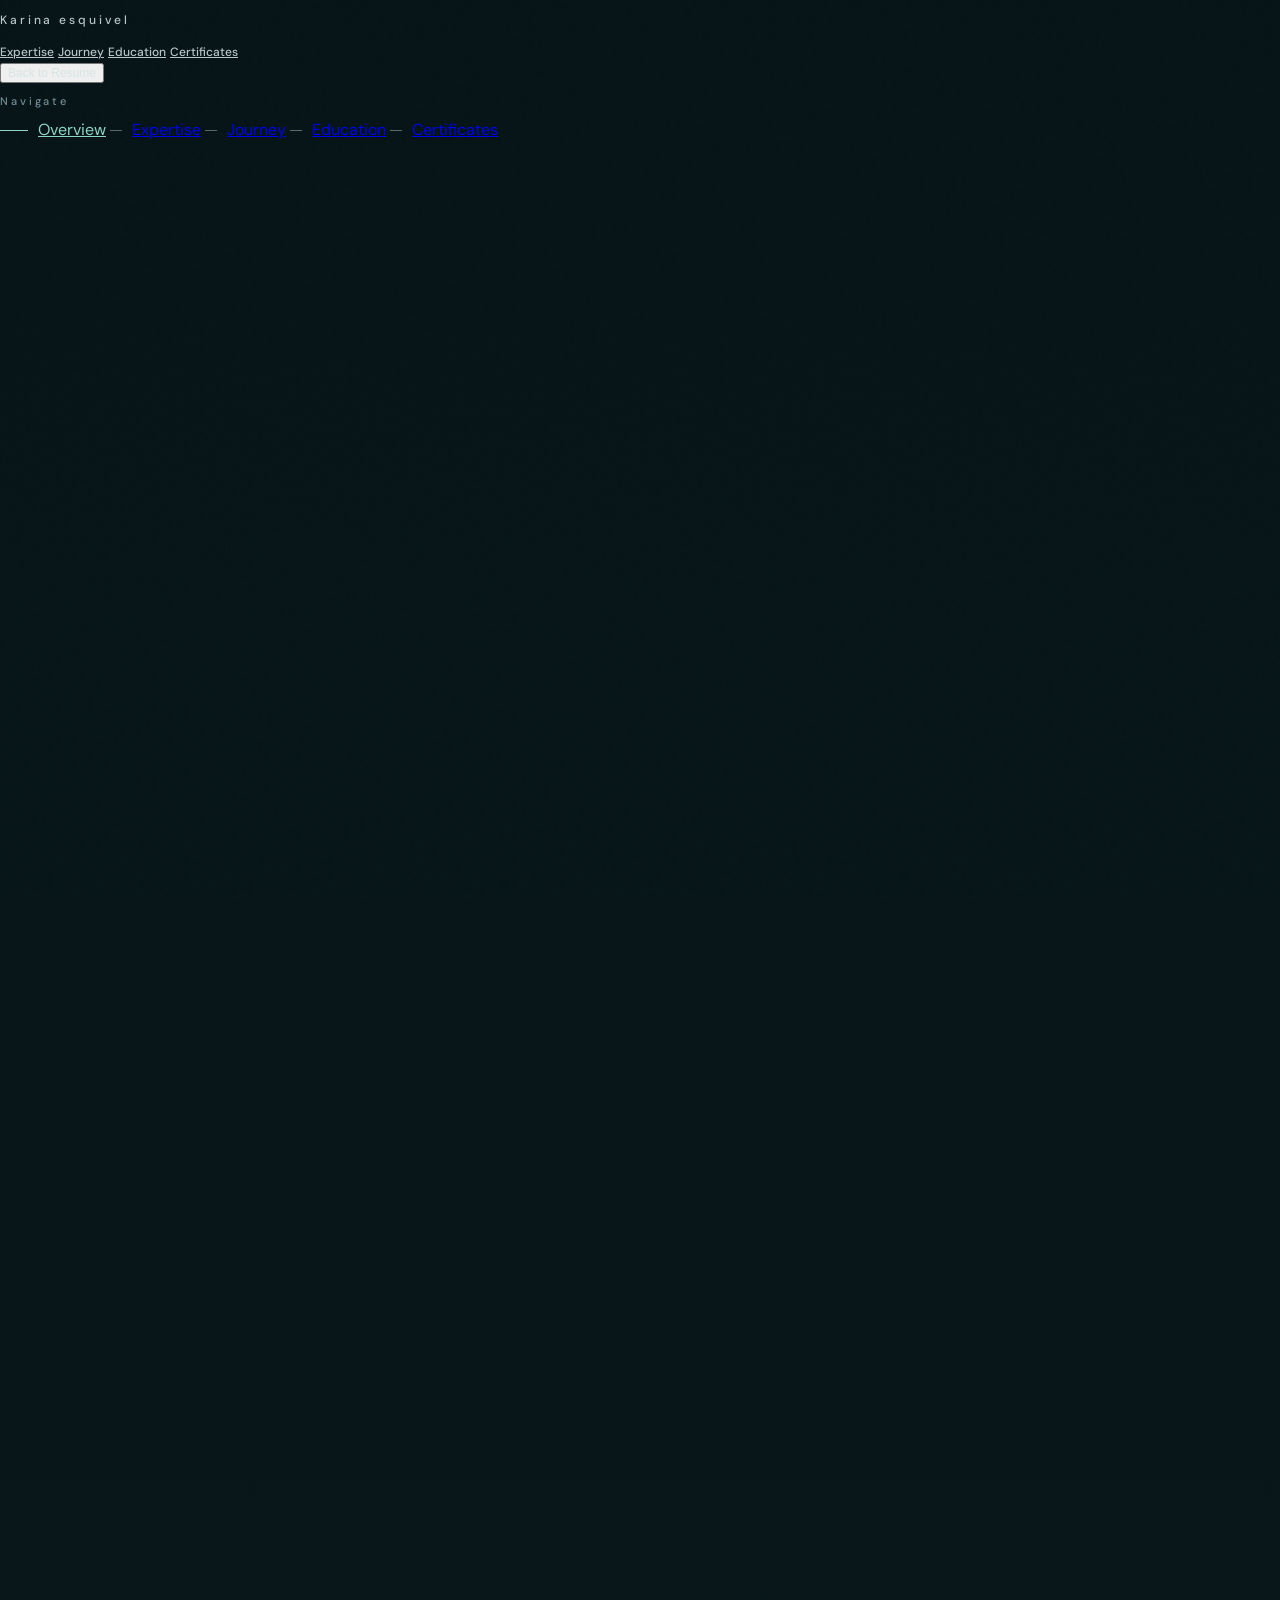
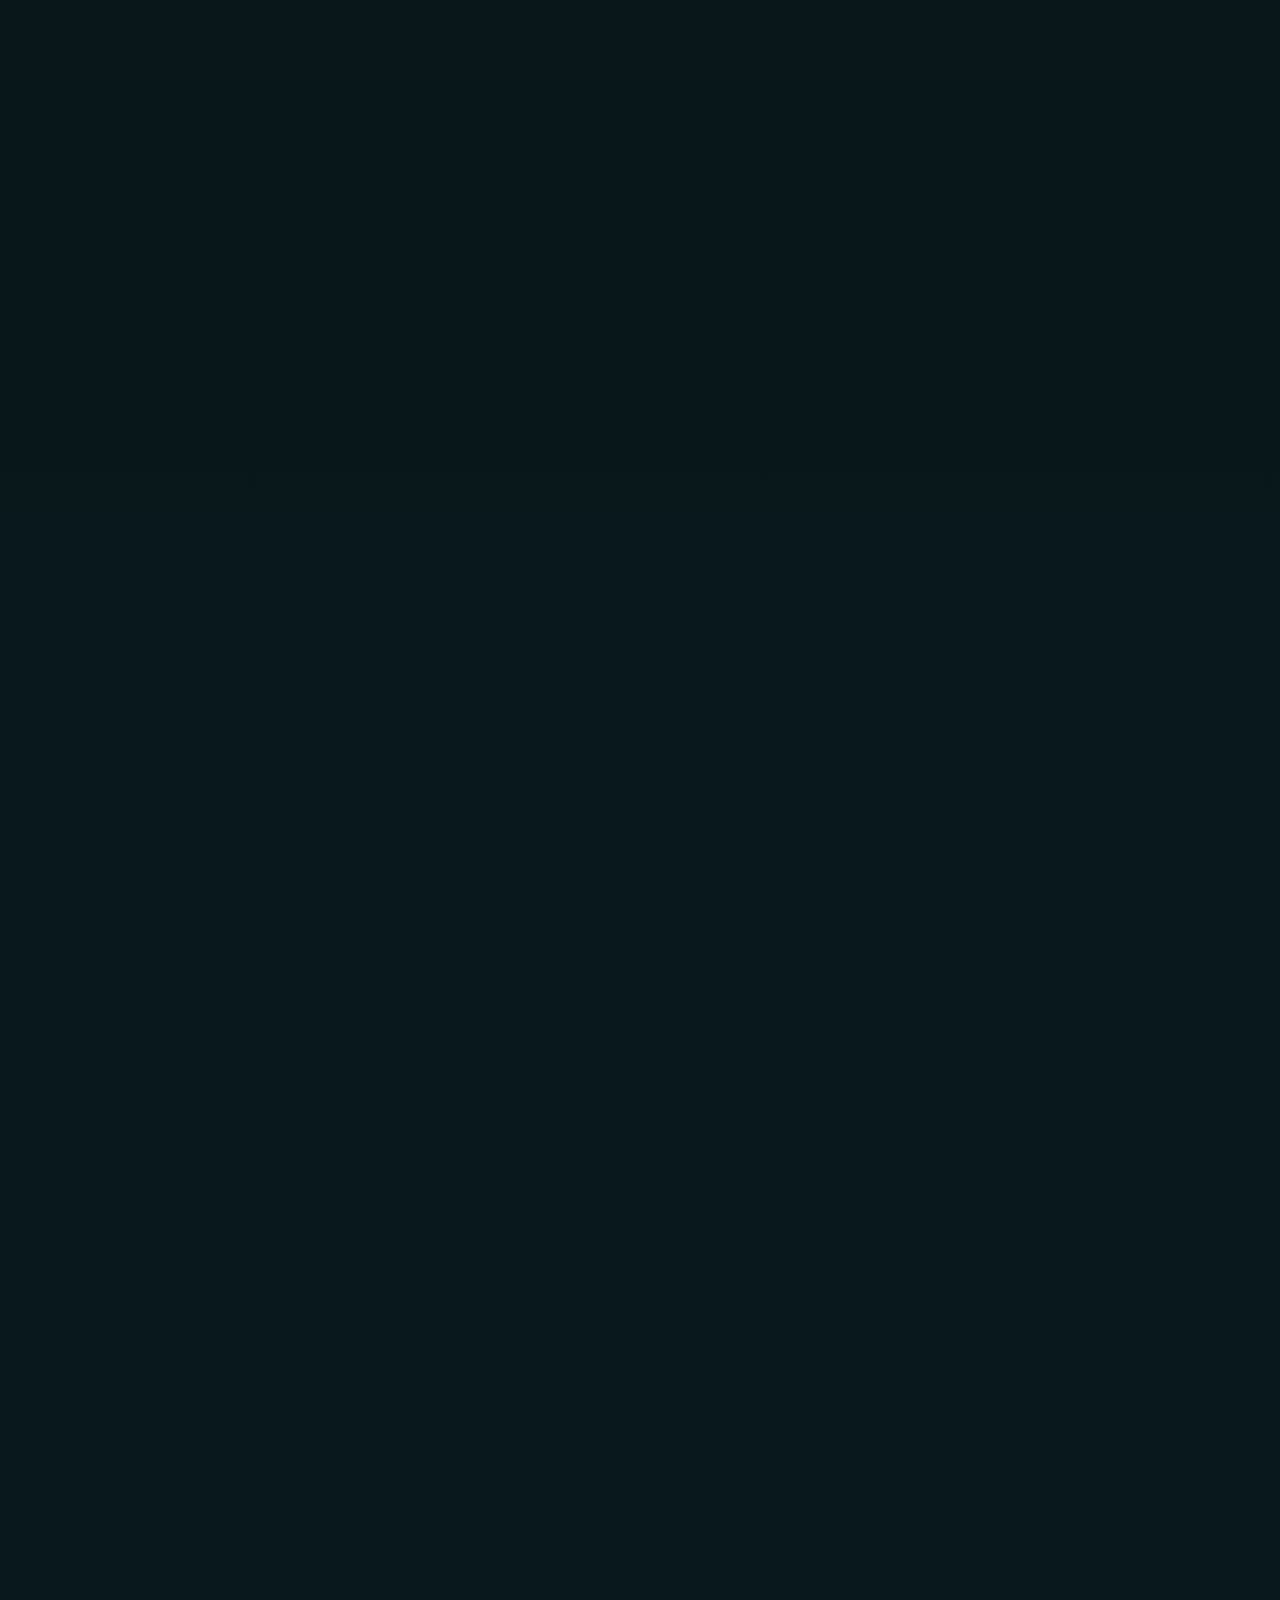
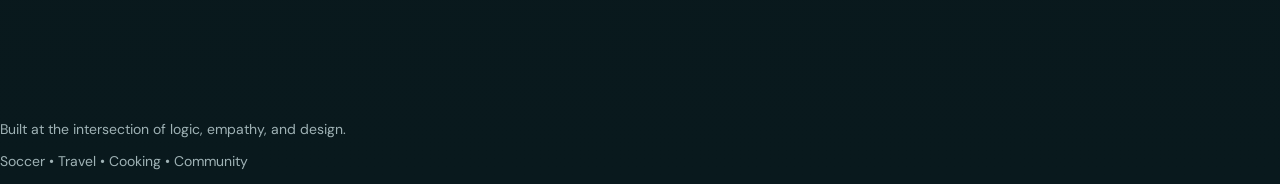
==== index.html @ 6d066854 "Initial commit" ====
<!doctype html>
<html lang="en">
  <head>
    <meta charset="UTF-8" />
    <meta name="viewport" content="width=device-width, initial-scale=1.0" />

    <title>Karina Gessel-Esquivel | Portfolio</title>

    <!-- Tailwind -->
    <script src="https://cdn.tailwindcss.com/3.4.17"></script>

    <!-- Lucide Icons -->
    <script src="https://cdn.jsdelivr.net/npm/lucide@0.263.0/dist/umd/lucide.min.js"></script>

    <!-- Fonts -->
    <link rel="preconnect" href="https://fonts.googleapis.com" />
    <link rel="preconnect" href="https://fonts.gstatic.com" crossorigin />

    <link
      href="https://fonts.googleapis.com/css2?family=DM+Sans:wght@400;500;700&family=Fraunces:opsz,wght@9.144,600;9.144,700&display=swap"
      rel="stylesheet"
    />

    <!-- Custom CSS -->
    <link rel="stylesheet" href="css/style.css" />
  </head>
  <body
    data-template-id="__page-root"
    class="w-full min-h-screen grain"
    style="background: linear-gradient(rgb(7, 20, 23), rgb(9, 25, 29));"
  >
    <div class="w-full">
      <!----------------HEADER------------------->
      <header
        class="sticky top-0 z-50 w-full border-b border-white/10 bg-gradient-to-b from-[#0c1f23] to-[#09191d] backdrop-blur-md"
      >
        <div
          class="max-w-[1400px] mx-auto px-6 lg:px-10 py-5 flex items-center justify-between gap-6"
        >
          <div class="flex items-center gap-3">
            <div class="w-2.5 h-2.5 rounded-full bg-[#8dd4c5]"></div>
            <p
              data-template-id="brand-name"
              class="canva-text uppercase tracking-[0.28em] text-xs text-[#b7c5c7]"
              style="color: rgb(183, 197, 199); font-weight: 500; font-style: normal; font-size: 12px; letter-spacing: 0.18rem;"
            >
              Karina esquivel
            </p>
          </div>
          <nav
            id="resume-nav"
            class="hidden md:flex gap-7 text-xs uppercase tracking-[0.18em] text-[#b7c5c7]"
          >
            <a
              href="#expertise"
              data-template-id="top-nav-expertise"
              class="canva-link nav-link-top hover:text-white transition"
              style="color: rgb(183, 197, 199); font-weight: 500; font-style: normal; font-size: 12px;"
              >Expertise</a
            >
            <a
              href="#journey"
              data-template-id="top-nav-journey"
              class="canva-link nav-link-top hover:text-white transition"
              style="color: rgb(183, 197, 199); font-weight: 500; font-style: normal; font-size: 12px;"
              >Journey</a
            >
            <a
              href="#education"
              data-template-id="top-nav-education"
              class="canva-link nav-link-top hover:text-white transition"
              style="color: rgb(183, 197, 199); font-weight: 500; font-style: normal; font-size: 12px;"
              >Education</a
            >
            <a
              href="#certificates"
              data-template-id="top-nav-certificates"
              class="canva-link nav-link-top hover:text-white transition"
              style="color: rgb(183, 197, 199); font-weight: 500; font-style: normal; font-size: 12px;"
              >Certificates</a
            >
          </nav>
          <button
            id="header-back-button"
            data-template-id="work-back-button"
            class="canva-button hidden items-center gap-2 text-xs uppercase tracking-[0.18em] text-[#d7e4e4] border border-white/15 rounded-full px-4 py-2 hover:border-[#8dd4c5]/60 transition"
            type="button"
            style="color: rgb(215, 228, 228); font-weight: 400; font-style: normal; font-size: 12px;"
          >
            Back to Resume
          </button>
        </div>
      </header>
      <main class="w-full">
        <!---------------RESUME-------------------->
        <div id="resume-view">
          <!---------NAVIGATION SECTION------------------>
          <section
            id="overview"
            class="max-w-[1400px] mx-auto px-6 lg:px-10 pt-10 lg:pt-16 pb-16 lg:pb-24 grid lg:grid-cols-[220px_1fr] gap-10"
          >
            <aside class="desktop-rail">
              <div class="fixed top-32 w-[220px] pt-2">
                <p
                  data-template-id="rail-label"
                  class="canva-text text-[11px] uppercase tracking-[0.28em] text-[#6f8d92] mb-8"
                  style="color: rgb(111, 141, 146); font-weight: 500; font-style: normal; font-size: 11px; letter-spacing: 0.18rem;"
                >
                  Navigate
                </p>
                <nav class="space-y-5 text-sm text-[#9db1b4]">
                  <a
                    href="#overview"
                    class="nav-link active block transition"
                    data-section="overview"
                    >Overview</a
                  >
                  <a
                    href="#expertise"
                    class="nav-link block transition"
                    data-section="expertise"
                    >Expertise</a
                  >
                  <a
                    href="#journey"
                    class="nav-link block transition"
                    data-section="journey"
                    >Journey</a
                  >
                  <a
                    href="#education"
                    class="nav-link block transition"
                    data-section="education"
                    >Education</a
                  >
                  <a
                    href="#certificates"
                    class="nav-link block transition"
                    data-section="certificates"
                    >Certificates</a
                  >
                </nav>
              </div>
            </aside>
            <!--------------OVERVIEW MAIN SECTION----------------->
            <div>
              <section
                class="grid xl:grid-cols-[1.08fr_.92fr] gap-8 lg:gap-10 items-stretch"
              >
                <div class="reveal">
                  <p
                    data-template-id="hero-eyebrow"
                    class="canva-text uppercase tracking-[0.28em] text-xs text-[#8dd4c5] mb-5"
                    style="color: rgb(141, 212, 197); font-weight: 700; font-style: normal; font-size: 12px; letter-spacing: 0.18rem;"
                  >
                    Power bi • python • Sql • ARcgis
                  </p>
                  <h1
                    data-template-id="hero-title"
                    class="canva-text display text-[3.1rem] sm:text-[4.5rem] lg:text-[5.3rem] leading-[0.98] max-w-4xl"
                    style="color: rgb(243, 239, 230); font-weight: 700; font-style: normal; font-size: 32px;"
                  >
                    Turning complex data into clear direction.
                  </h1>
                  <p
                    data-template-id="hero-subtitle"
                    class="canva-text mt-6 text-lg md:text-xl text-[#b7c5c7] max-w-2xl leading-8"
                    style="color: rgb(183, 197, 199); font-weight: 400; font-style: normal; font-size: 20px; line-height: 1.6;"
                  >
                    I design dashboards, automate workflows, and build analytics
                    solutions that help organizations make smarter decisions.
                  </p>
                  <div class="mt-8 flex flex-wrap gap-3">
                    <button
                      id="view-work-button"
                      data-template-id="hero-pill-1"
                      class="canva-button px-4 py-2 rounded-full border border-white/15 text-sm text-[#d7e4e4] bg-white/[0.03] hover:border-[#8dd4c5]/60 transition"
                      type="button"
                    >
                      View My Work
                    </button>

                    <a
                      href="assets/resume/Karina_Gessel_Esquivel_Resume.pdf"
                      download
                      data-template-id="hero-pill-2"
                      class="canva-link px-4 py-2 rounded-full border border-white/15 text-sm text-[#d7e4e4] bg-white/[0.03] inline-block hover:border-[#8dd4c5]/60 transition"
                    >
                      Download Resume
                    </a>

                    <a
                      href="https://www.linkedin.com/in/karina-gessel-esquivel/"
                      target="_blank"
                      rel="noopener noreferrer"
                      data-template-id="hero-pill-3"
                      class="canva-link px-4 py-2 rounded-full border border-white/15 text-sm text-[#d7e4e4] bg-white/[0.03] inline-block hover:border-[#8dd4c5]/60 transition"
                    >
                      LinkedIn Profile + Connect
                    </a>
                  </div>
                </div>
                <!-------------------KPI SECTION-------------------->
                <div
                  class="reveal relative min-h-[420px] overflow-hidden rounded-[28px] border border-white/10 image-mask"
                >
                  <img
                    data-template-id="hero-image"
                    loading="lazy"
                    class="canva-image absolute inset-0 w-full h-full object-cover"
                    src="https://images.pexels.com/photos/10325707/pexels-photo-10325707.png"
                    alt="Vibrant orange lines and dots form an abstract network on a dark background, evoking technology and connectivity."
                  />
                  <div class="absolute left-6 right-6 bottom-6 z-10">
                    <div class="grid grid-cols-2 gap-3">
                      <div
                        data-template-id="metric-card-1"
                        class="canva-card bg-[#0a1a1d]/80 backdrop-blur-sm rounded-2xl p-4 border border-white/10"
                        style="background: rgba(10, 26, 29, 0.8);"
                      >
                        <p
                          data-template-id="metric-value-1"
                          class="canva-text display text-3xl text-[#8dd4c5]"
                          style="color: rgb(141, 212, 197); font-weight: 700; font-style: normal; font-size: 32px;"
                        >
                          $14B
                        </p>
                        <p
                          data-template-id="metric-label-1"
                          class="canva-text mt-1 text-[11px] uppercase tracking-[0.16em] text-[#b7c5c7]"
                          style="color: rgb(183, 197, 199); font-weight: 500; font-style: normal; font-size: 11px;"
                        >
                          Transportation Portfolio Supported
                        </p>
                      </div>
                      <div
                        data-template-id="metric-card-2"
                        class="canva-card bg-[#0a1a1d]/80 backdrop-blur-sm rounded-2xl p-4 border border-white/10"
                        style="background: rgba(10, 26, 29, 0.8);"
                      >
                        <p
                          data-template-id="metric-value-2"
                          class="canva-text display text-3xl text-[#d8a761]"
                          style="color: rgb(216, 167, 97); font-weight: 700; font-style: normal; font-size: 32px;"
                        >
                          Founder
                        </p>
                        <p
                          data-template-id="metric-label-2"
                          class="canva-text mt-1 text-[11px] uppercase tracking-[0.16em] text-[#b7c5c7]"
                          style="color: rgb(183, 197, 199); font-weight: 500; font-style: normal; font-size: 11px;"
                        >
                          Transportation Planning Analystics Group
                        </p>
                      </div>
                      <div
                        data-template-id="metric-card-3"
                        class="canva-card bg-[#0a1a1d]/80 backdrop-blur-sm rounded-2xl p-4 border border-white/10"
                        style="background: rgba(10, 26, 29, 0.8);"
                      >
                        <p
                          data-template-id="metric-value-3"
                          class="canva-text display text-3xl text-[#8dd4c5]"
                          style="color: rgb(141, 212, 197); font-weight: 700; font-style: normal; font-size: 32px;"
                        >
                          1x
                        </p>
                        <p
                          data-template-id="metric-label-3"
                          class="canva-text mt-1 text-[11px] uppercase tracking-[0.16em] text-[#b7c5c7]"
                          style="color: rgb(183, 197, 199); font-weight: 500; font-style: normal; font-size: 11px;"
                        >
                          director's service award
                        </p>
                      </div>
                      <div
                        data-template-id="metric-card-4"
                        class="canva-card bg-[#0a1a1d]/80 backdrop-blur-sm rounded-2xl p-4 border border-white/10"
                        style="background: rgba(10, 26, 29, 0.8);"
                      >
                        <p
                          data-template-id="metric-value-4"
                          class="canva-text display text-3xl text-[#d8a761]"
                          style="color: rgb(216, 167, 97); font-weight: 700; font-style: normal; font-size: 32px;"
                        >
                          2x
                        </p>
                        <p
                          data-template-id="metric-label-4"
                          class="canva-text mt-1 text-[11px] uppercase tracking-[0.16em] text-[#b7c5c7]"
                          style="color: rgb(183, 197, 199); font-weight: 500; font-style: normal; font-size: 11px;"
                        >
                          innovations challenge finalist
                        </p>
                      </div>
                    </div>
                  </div>
                </div>
              </section>
              <!---------------EXPERTISE SECTION------------------>
              <section id="expertise" class="pt-24 reveal">
                <div
                  class="flex flex-col lg:flex-row lg:items-end lg:justify-between gap-5 mb-8"
                >
                  <div>
                    <p
                      data-template-id="expertise-eyebrow"
                      class="canva-text uppercase tracking-[0.28em] text-xs text-[#8dd4c5] mb-3"
                      style="color: rgb(141, 212, 197); font-weight: 700; font-style: normal; font-size: 12px; letter-spacing: 0.18rem;"
                    >
                      Capabilities
                    </p>
                    <h2
                      data-template-id="expertise-title"
                      class="canva-text display text-[2.5rem] md:text-[3.5rem] leading-tight"
                      style="color: rgb(243, 239, 230); font-weight: 700; font-style: normal; font-size: 24px;"
                    >
                      Where analysis becomes action.
                    </h2>
                  </div>
                  <p
                    data-template-id="expertise-copy"
                    class="canva-text max-w-xl text-[#a9bcbe] leading-7"
                    style="color: rgb(169, 188, 190); font-weight: 400; font-style: normal; font-size: 16px; line-height: 1.6;"
                  >
                    A toolkit shaped by analytics, systems thinking, and
                    communication — built to make complexity useful.
                  </p>
                </div>
                <div class="grid md:grid-cols-2 xl:grid-cols-4 gap-4">
                  <article
                    data-template-id="expertise-card-1"
                    class="canva-card card-hover rounded-2xl border border-white/10 bg-[#10282d] p-5"
                    style="background: rgb(16, 40, 45);"
                  >
                    <i
                      data-lucide="bar-chart-3"
                      class="w-5 h-5 text-[#8dd4c5]"
                    ></i>
                    <h3
                      data-template-id="expertise-card-1-title"
                      class="canva-text mt-4 font-bold text-lg"
                      style="color: rgb(243, 239, 230); font-weight: 700; font-style: normal; font-size: 18px;"
                    >
                      Insight Systems
                    </h3>
                    <p
                      data-template-id="expertise-card-1-copy"
                      class="canva-text mt-3 text-sm text-[#b7c5c7] leading-6"
                      style="color: rgb(183, 197, 199); font-weight: 400; font-style: normal; font-size: 14px; line-height: 1.5;"
                    >
                      Power BI, KPI analysis, reporting, dashboards, data
                      visualization, and stakeholder-ready storytelling.
                    </p>
                  </article>
                  <article
                    data-template-id="expertise-card-2"
                    class="canva-card card-hover rounded-2xl border border-white/10 bg-[#10282d] p-5"
                    style="background: rgb(16, 40, 45);"
                  >
                    <i
                      data-lucide="workflow"
                      class="w-5 h-5 text-[#d8a761]"
                    ></i>
                    <h3
                      data-template-id="expertise-card-2-title"
                      class="canva-text mt-4 font-bold text-lg"
                      style="color: rgb(243, 239, 230); font-weight: 700; font-style: normal; font-size: 18px;"
                    >
                      Data &amp; Automation
                    </h3>
                    <p
                      data-template-id="expertise-card-2-copy"
                      class="canva-text mt-3 text-sm text-[#b7c5c7] leading-6"
                      style="color: rgb(183, 197, 199); font-weight: 400; font-style: normal; font-size: 14px; line-height: 1.5;"
                    >
                      Python, SQL, ETL, forecasting, data modelling, machine
                      learning, and workflow automation.
                    </p>
                  </article>
                  <article
                    data-template-id="expertise-card-3"
                    class="canva-card card-hover rounded-2xl border border-white/10 bg-[#10282d] p-5"
                    style="background: rgb(16, 40, 45);"
                  >
                    <i data-lucide="map" class="w-5 h-5 text-[#8dd4c5]"></i>
                    <h3
                      data-template-id="expertise-card-3-title"
                      class="canva-text mt-4 font-bold text-lg"
                      style="color: rgb(243, 239, 230); font-weight: 700; font-style: normal; font-size: 18px;"
                    >
                      Spatial Thinking
                    </h3>
                    <p
                      data-template-id="expertise-card-3-copy"
                      class="canva-text mt-3 text-sm text-[#b7c5c7] leading-6"
                      style="color: rgb(183, 197, 199); font-weight: 400; font-style: normal; font-size: 14px; line-height: 1.5;"
                    >
                      ArcGIS, transportation planning, asset management,
                      geospatial analytics, and infrastructure context.
                    </p>
                  </article>
                  <article
                    data-template-id="expertise-card-4"
                    class="canva-card card-hover rounded-2xl border border-white/10 bg-[#10282d] p-5"
                    style="background: rgb(16, 40, 45);"
                  >
                    <i data-lucide="users" class="w-5 h-5 text-[#d8a761]"></i>
                    <h3
                      data-template-id="expertise-card-4-title"
                      class="canva-text mt-4 font-bold text-lg"
                      style="color: rgb(243, 239, 230); font-weight: 700; font-style: normal; font-size: 18px;"
                    >
                      Human-Centered Delivery
                    </h3>
                    <p
                      data-template-id="expertise-card-4-copy"
                      class="canva-text mt-3 text-sm text-[#b7c5c7] leading-6"
                      style="color: rgb(183, 197, 199); font-weight: 400; font-style: normal; font-size: 14px; line-height: 1.5;"
                    >
                      Project coordination, customer support, cross-functional
                      collaboration, and multilingual communication.
                    </p>
                  </article>
                </div>
              </section>
              <!---------------RESUME JOURNEY SECTION-------------------->
              <section id="journey" class="pt-24 reveal">
                <div class="mb-10">
                  <p
                    data-template-id="journey-eyebrow"
                    class="canva-text uppercase tracking-[0.28em] text-xs text-[#8dd4c5] mb-3"
                    style="color: rgb(141, 212, 197); font-weight: 700; font-style: normal; font-size: 12px; letter-spacing: 0.18rem;"
                  >
                    Selected Experience
                  </p>
                  <h2
                    data-template-id="journey-title"
                    class="canva-text display text-[2.5rem] md:text-[3.5rem] leading-tight"
                    style="color: rgb(243, 239, 230); font-weight: 700; font-style: normal; font-size: 24px;"
                  >
                    A path built through curiosity, systems, and impact.
                  </h2>
                  <p
                    data-template-id="journey-copy"
                    class="canva-text max-w-2xl mt-3 text-[#a9bcbe] leading-7"
                    style="color: rgb(169, 188, 190); font-weight: 400; font-style: normal; font-size: 16px; line-height: 1.6;"
                  >
                    From data wrangling and visualization to statewide planning
                    and automation, each chapter has added a new way to solve
                    meaningful problems.
                  </p>
                </div>
                <div class="timeline relative space-y-7">
                  <article class="relative pl-10">
                    <div class="timeline-dot absolute left-0 top-7"></div>
                    <div
                      data-template-id="job-card-1"
                      class="canva-card card-hover rounded-[24px] border border-white/10 bg-[#10282d] overflow-hidden"
                      style="background: rgb(16, 40, 45);"
                    >
                      <div class="grid lg:grid-cols-[1fr_220px]">
                        <div class="p-6 md:p-7">
                          <div class="flex flex-wrap items-center gap-3 mb-3">
                            <span
                              data-template-id="job-1-date"
                              class="canva-tag px-3 py-1 rounded-full text-xs uppercase tracking-[0.14em] bg-[#18383f] text-[#8dd4c5]"
                              style="background: rgb(24, 56, 63); color: rgb(141, 212, 197); font-weight: 700; font-style: normal; font-size: 11px;"
                              >Jul 2024 — Present</span
                            ><span
                              data-template-id="job-1-location"
                              class="canva-text text-xs uppercase tracking-[0.14em] text-[#7d989d]"
                              style="color: rgb(125, 152, 157); font-weight: 500; font-style: normal; font-size: 11px;"
                              >Jefferson City, MO • Hybrid</span
                            >
                          </div>
                          <h3
                            data-template-id="job-1-title"
                            class="canva-text text-2xl font-bold"
                            style="color: rgb(243, 239, 230); font-weight: 700; font-style: normal; font-size: 24px;"
                          >
                            Transportation Planner
                          </h3>
                          <p
                            data-template-id="job-1-company"
                            class="canva-text text-[#d8a761] mt-1"
                            style="color: rgb(216, 167, 97); font-weight: 500; font-style: normal; font-size: 16px;"
                          >
                            MoDOT
                          </p>
                          <p
                            data-template-id="job-1-summary"
                            class="canva-text mt-4 text-[#b7c5c7] leading-7"
                            style="color: rgb(183, 197, 199); font-weight: 400; font-style: normal; font-size: 16px; line-height: 1.6;"
                          >
                            Leading asset management and performance analytics
                            work across a $14B infrastructure portfolio while
                            shaping clearer, more actionable statewide planning
                            decisions.
                          </p>
                        </div>
                        <div class="relative min-h-[230px] image-mask">
                          <img
                            data-template-id="job-1-image"
                            loading="lazy"
                            class="canva-image absolute inset-0 w-full h-full object-cover"
                            src="https://images.pexels.com/photos/29617301/pexels-photo-29617301.jpeg"
                            alt="Intricate aerial view of a busy multi-level highway interchange in an urban area."
                          />
                        </div>
                      </div>
                    </div>
                  </article>
                  <article class="relative pl-10">
                    <div class="timeline-dot absolute left-0 top-7"></div>
                    <div
                      data-template-id="job-card-2"
                      class="canva-card card-hover rounded-[24px] border border-white/10 bg-[#10282d] overflow-hidden"
                      style="background: rgb(16, 40, 45);"
                    >
                      <div class="grid lg:grid-cols-[1fr_220px]">
                        <div class="p-6 md:p-7">
                          <div class="flex flex-wrap items-center gap-3 mb-3">
                            <span
                              data-template-id="job-2-date"
                              class="canva-tag px-3 py-1 rounded-full text-xs uppercase tracking-[0.14em] bg-[#18383f] text-[#8dd4c5]"
                              style="background: rgb(24, 56, 63); color: rgb(141, 212, 197); font-weight: 700; font-style: normal; font-size: 11px;"
                              >Feb 2024 — Present</span
                            ><span
                              data-template-id="job-2-location"
                              class="canva-text text-xs uppercase tracking-[0.14em] text-[#7d989d]"
                              style="color: rgb(125, 152, 157); font-weight: 500; font-style: normal; font-size: 11px;"
                              >Remote</span
                            >
                          </div>
                          <h3
                            data-template-id="job-2-title"
                            class="canva-text text-2xl font-bold"
                            style="color: rgb(243, 239, 230); font-weight: 700; font-style: normal; font-size: 24px;"
                          >
                            Python Developer
                          </h3>
                          <p
                            data-template-id="job-2-company"
                            class="canva-text text-[#d8a761] mt-1"
                            style="color: rgb(216, 167, 97); font-weight: 500; font-style: normal; font-size: 16px;"
                          >
                            Freelance
                          </p>
                          <p
                            data-template-id="job-2-summary"
                            class="canva-text mt-4 text-[#b7c5c7] leading-7"
                            style="color: rgb(183, 197, 199); font-weight: 400; font-style: normal; font-size: 16px; line-height: 1.6;"
                          >
                            Designed intelligent scheduling systems and live
                            analytics tools that translate complex logic into
                            practical, user-friendly workflows.
                          </p>
                        </div>
                        <div class="relative min-h-[230px] image-mask">
                          <img
                            data-template-id="job-2-image"
                            loading="lazy"
                            class="canva-image absolute inset-0 w-full h-full object-cover"
                            src="https://images.pexels.com/photos/10816120/pexels-photo-10816120.jpeg"
                            alt="Detailed view of programming code in a dark theme on a computer screen."
                          />
                        </div>
                      </div>
                    </div>
                  </article>
                  <div id="timeline-expanded-jobs" class="space-y-7 hidden">
                    <article class="relative pl-10">
                      <div class="timeline-dot absolute left-0 top-7"></div>
                      <div
                        data-template-id="job-card-3"
                        class="canva-card card-hover rounded-[24px] border border-white/10 bg-[#10282d] overflow-hidden"
                        style="background: rgb(16, 40, 45);"
                      >
                        <div class="grid lg:grid-cols-[1fr_220px]">
                          <div class="p-6 md:p-7">
                            <div class="flex flex-wrap items-center gap-3 mb-3">
                              <span
                                data-template-id="job-3-date"
                                class="canva-tag px-3 py-1 rounded-full text-xs uppercase tracking-[0.14em] bg-[#18383f] text-[#8dd4c5]"
                                style="color: rgb(141, 212, 197); font-weight: 700; font-style: normal; font-size: 11px;"
                                >Oct 2022 — aug 2023</span
                              ><span
                                data-template-id="job-3-location"
                                class="canva-text text-xs uppercase tracking-[0.14em] text-[#7d989d]"
                                style="color: rgb(125, 152, 157); font-weight: 500; font-style: normal; font-size: 11px;"
                                >Remote</span
                              >
                            </div>
                            <h3
                              data-template-id="job-3-title"
                              class="canva-text text-2xl font-bold"
                              style="color: rgb(243, 239, 230); font-weight: 700; font-style: normal; font-size: 24px;"
                            >
                              Data Entry &amp; Mapping Analyst
                            </h3>
                            <p
                              data-template-id="job-3-company"
                              class="canva-text text-[#d8a761] mt-1"
                              style="color: rgb(216, 167, 97); font-weight: 500; font-style: normal; font-size: 16px;"
                            >
                              Jensen Partners
                            </p>
                            <p
                              data-template-id="job-3-summary"
                              class="canva-text mt-4 text-[#b7c5c7] leading-7"
                              style="color: rgb(183, 197, 199); font-weight: 400; font-style: normal; font-size: 16px; line-height: 1.6;"
                            >
                              Led visualization updates for alt-investment
                              clients, improving data accuracy by 90% through
                              validation protocols and cross-team collaboration.
                            </p>
                          </div>
                          <div class="relative min-h-[230px] image-mask">
                            <img
                              data-template-id="job-3-image"
                              loading="lazy"
                              class="canva-image absolute inset-0 w-full h-full object-cover"
                              src="https://images.pexels.com/photos/3862630/pexels-photo-3862630.jpeg"
                              alt="Laptop screen showing design and data visualization work"
                            />
                          </div>
                        </div>
                      </div>
                    </article>
                    <article class="relative pl-10">
                      <div class="timeline-dot absolute left-0 top-7"></div>
                      <div
                        data-template-id="job-card-4"
                        class="canva-card card-hover rounded-[24px] border border-white/10 bg-[#10282d] overflow-hidden"
                        style="background: rgb(16, 40, 45);"
                      >
                        <div class="grid lg:grid-cols-[1fr_220px]">
                          <div class="p-6 md:p-7">
                            <div class="flex flex-wrap items-center gap-3 mb-3">
                              <span
                                data-template-id="job-4-date"
                                class="canva-tag px-3 py-1 rounded-full text-xs uppercase tracking-[0.14em] bg-[#18383f] text-[#8dd4c5]"
                                style="color: rgb(141, 212, 197); font-weight: 700; font-style: normal; font-size: 11px;"
                                >Jun 2022 — Jul 2022</span
                              ><span
                                data-template-id="job-4-location"
                                class="canva-text text-xs uppercase tracking-[0.14em] text-[#7d989d]"
                                style="color: rgb(125, 152, 157); font-weight: 500; font-style: normal; font-size: 11px;"
                                >Remote</span
                              >
                            </div>
                            <h3
                              data-template-id="job-4-title"
                              class="canva-text text-2xl font-bold"
                              style="color: rgb(243, 239, 230); font-weight: 700; font-style: normal; font-size: 24px;"
                            >
                              Data Analyst Intern
                            </h3>
                            <p
                              data-template-id="job-4-company"
                              class="canva-text text-[#d8a761] mt-1"
                              style="color: rgb(216, 167, 97); font-weight: 500; font-style: normal; font-size: 16px;"
                            >
                              AMNESIA MEDIA
                            </p>
                            <p
                              data-template-id="job-4-summary"
                              class="canva-text mt-4 text-[#b7c5c7] leading-7"
                              style="color: rgb(183, 197, 199); font-weight: 400; font-style: normal; font-size: 16px; line-height: 1.6;"
                            >
                              Partnered with data scientists to validate AI
                              forecasting models and transformed technical
                              discoveries into executive-ready presentations.
                            </p>
                          </div>
                          <div class="relative min-h-[230px] image-mask">
                            <img
                              data-template-id="job-4-image"
                              loading="lazy"
                              class="canva-image absolute inset-0 w-full h-full object-cover"
                              src="https://images.pexels.com/photos/5632399/pexels-photo-5632399.jpeg"
                              alt="Dashboard and analytics interface showing data insights"
                            />
                          </div>
                        </div>
                      </div>
                    </article>
                    <article class="relative pl-10">
                      <div class="timeline-dot absolute left-0 top-7"></div>
                      <div
                        data-template-id="job-card-5"
                        class="canva-card card-hover rounded-[24px] border border-white/10 bg-[#10282d] overflow-hidden"
                        style="background: rgb(16, 40, 45);"
                      >
                        <div class="grid lg:grid-cols-[1fr_220px]">
                          <div class="p-6 md:p-7">
                            <div class="flex flex-wrap items-center gap-3 mb-3">
                              <span
                                data-template-id="job-5-date"
                                class="canva-tag px-3 py-1 rounded-full text-xs uppercase tracking-[0.14em] bg-[#18383f] text-[#8dd4c5]"
                                style="color: rgb(141, 212, 197); font-weight: 700; font-style: normal; font-size: 11px;"
                                >mar 2020 - jun 2020</span
                              ><span
                                data-template-id="job-5-location"
                                class="canva-text text-xs uppercase tracking-[0.14em] text-[#7d989d]"
                                style="color: rgb(125, 152, 157); font-weight: 500; font-style: normal; font-size: 11px;"
                                >seoul, south korea</span
                              >
                            </div>
                            <h3
                              data-template-id="job-5-title"
                              class="canva-text text-2xl font-bold"
                              style="color: rgb(243, 239, 230); font-weight: 700; font-style: normal; font-size: 24px;"
                            >
                              Design &amp; Research Developer
                            </h3>
                            <p
                              data-template-id="job-5-company"
                              class="canva-text text-[#d8a761] mt-1"
                              style="color: rgb(216, 167, 97); font-weight: 500; font-style: normal; font-size: 16px;"
                            >
                              DYB - CREO
                            </p>
                            <p
                              data-template-id="job-5-summary"
                              class="canva-text mt-4 text-[#b7c5c7] leading-7"
                              style="color: rgb(183, 197, 199); font-weight: 400; font-style: normal; font-size: 16px; line-height: 1.6;"
                            >
                              Co-authored K–5 English coursebooks and conducted
                              curriculum research that improved student
                              comprehension across Seoul classrooms.
                            </p>
                          </div>
                          <div class="relative min-h-[230px] image-mask">
                            <img
                              data-template-id="job-5-image"
                              loading="lazy"
                              class="canva-image absolute inset-0 w-full h-full object-cover"
                              src="https://images.pexels.com/photos/6248959/pexels-photo-6248959.jpeg"
                              alt="Business person evaluating financial charts on a laptop in a modern office setting."
                            />
                          </div>
                        </div>
                      </div>
                    </article>
                  </div>
                  <div class="relative pl-10 flex justify-center">
                    <button
                      id="timeline-expand-button"
                      type="button"
                      class="inline-flex items-center gap-2 rounded-full border border-white/15 px-4 py-3 text-sm uppercase tracking-[0.18em] text-[#8dd4c5] hover:border-[#8dd4c5]/60 hover:text-white transition"
                    >
                      <span
                        data-template-id="timeline-expand-label"
                        style="color: rgb(141, 212, 197); font-weight: 400; font-style: normal; font-size: 14px;"
                        >More Experience</span
                      >
                    </button>
                  </div>
                </div>
              </section>
              <!-------------------EDUCATION SECTION--------------------->
              <section id="education" class="pt-24 reveal">
                <div class="mb-8">
                  <p
                    data-template-id="education-eyebrow"
                    class="canva-text uppercase tracking-[0.28em] text-xs text-[#8dd4c5] mb-3"
                    style="color: rgb(141, 212, 197); font-weight: 700; font-style: normal; font-size: 12px; letter-spacing: 0.18rem;"
                  >
                    Foundation
                  </p>
                  <h2
                    data-template-id="education-title"
                    class="canva-text display text-[2.5rem] md:text-[3.5rem] leading-tight"
                    style="color: rgb(243, 239, 230); font-weight: 700; font-style: normal; font-size: 24px;"
                  >
                    Learning in classrooms, code, and culture.
                  </h2>
                </div>
                <div class="grid lg:grid-cols-3 gap-4">
                  <article
                    data-template-id="education-card-1"
                    class="canva-card rounded-2xl border border-white/10 bg-[#10282d] p-5"
                    style="background: rgb(16, 40, 45);"
                  >
                    <p
                      data-template-id="education-1-date"
                      class="canva-text text-xs uppercase tracking-[0.16em] text-[#8dd4c5]"
                      style="color: rgb(141, 212, 197); font-weight: 700; font-style: normal; font-size: 11px;"
                    >
                      Completed Jun 2022
                    </p>
                    <h3
                      data-template-id="education-1-title"
                      class="canva-text mt-3 font-bold text-lg"
                      style="color: rgb(243, 239, 230); font-weight: 700; font-style: normal; font-size: 18px;"
                    >
                      Data Analytics Boot Camp
                    </h3>
                    <p
                      data-template-id="education-1-school"
                      class="canva-text text-[#d8a761] mt-2 text-sm"
                      style="color: rgb(216, 167, 97); font-weight: 400; font-style: normal; font-size: 14px;"
                    >
                      iXperience • Remote
                    </p>
                    <p
                      data-template-id="education-1-copy"
                      class="canva-text mt-4 text-sm leading-6 text-[#b7c5c7]"
                      style="color: rgb(183, 197, 199); font-weight: 400; font-style: normal; font-size: 14px; line-height: 1.5;"
                    >
                      Focused on wrangling, hypothesis testing, dashboarding,
                      Python, SQL, ML, Tableau, Plotly, and Seaborn.
                    </p>
                  </article>
                  <article
                    data-template-id="education-card-2"
                    class="canva-card rounded-2xl border border-white/10 bg-[#10282d] p-5"
                    style="background: rgb(16, 40, 45);"
                  >
                    <p
                      data-template-id="education-2-date"
                      class="canva-text text-xs uppercase tracking-[0.16em] text-[#8dd4c5]"
                      style="color: rgb(141, 212, 197); font-weight: 700; font-style: normal; font-size: 11px;"
                    >
                      Graduated May 2022
                    </p>
                    <h3
                      data-template-id="education-2-title"
                      class="canva-text mt-3 font-bold text-lg"
                      style="color: rgb(243, 239, 230); font-weight: 700; font-style: normal; font-size: 18px;"
                    >
                      B.A. Mathematical Sciences
                    </h3>
                    <p
                      data-template-id="education-2-school"
                      class="canva-text text-[#d8a761] mt-2 text-sm"
                      style="color: rgb(216, 167, 97); font-weight: 400; font-style: normal; font-size: 14px;"
                    >
                      Westminster College • Fulton, MO
                    </p>
                    <p
                      data-template-id="education-2-copy"
                      class="canva-text mt-4 text-sm leading-6 text-[#b7c5c7]"
                      style="color: rgb(183, 197, 199); font-weight: 400; font-style: normal; font-size: 14px; line-height: 1.5;"
                    >
                      Minor in Pre-Engineering with a strong analytical
                      foundation in mathematics and problem solving.
                    </p>
                  </article>
                  <article
                    data-template-id="education-card-3"
                    class="canva-card rounded-2xl border border-white/10 bg-[#10282d] p-5"
                    style="background: rgb(16, 40, 45);"
                  >
                    <p
                      data-template-id="education-3-date"
                      class="canva-text text-xs uppercase tracking-[0.16em] text-[#8dd4c5]"
                      style="color: rgb(141, 212, 197); font-weight: 700; font-style: normal; font-size: 11px;"
                    >
                      Graduated May 2019
                    </p>
                    <h3
                      data-template-id="education-3-title"
                      class="canva-text mt-3 font-bold text-lg"
                      style="color: rgb(243, 239, 230); font-weight: 700; font-style: normal; font-size: 18px;"
                    >
                      A.S. Engineering, Honors
                    </h3>
                    <p
                      data-template-id="education-3-school"
                      class="canva-text text-[#d8a761] mt-2 text-sm"
                      style="color: rgb(216, 167, 97); font-weight: 400; font-style: normal; font-size: 14px;"
                    >
                      State Fair Community College
                    </p>
                    <p
                      data-template-id="education-3-copy"
                      class="canva-text mt-4 text-sm leading-6 text-[#b7c5c7]"
                      style="color: rgb(183, 197, 199); font-weight: 400; font-style: normal; font-size: 14px; line-height: 1.5;"
                    >
                      Built early technical confidence through engineering
                      coursework and disciplined quantitative study.
                    </p>
                  </article>
                </div>
              </section>
              <!----------------CERTIFICATION SECTION-------------------->
              <section id="certificates" class="pt-24 pb-20 reveal">
                <div class="mb-8">
                  <p
                    data-template-id="certificates-eyebrow"
                    class="canva-text uppercase tracking-[0.28em] text-xs text-[#8dd4c5] mb-3"
                    style="color: rgb(141, 212, 197); font-weight: 700; font-style: normal; font-size: 12px; letter-spacing: 0.18rem;"
                  >
                    Continued Growth
                  </p>
                  <h2
                    data-template-id="certificates-title"
                    class="canva-text display text-[2.5rem] md:text-[3.5rem] leading-tight"
                    style="color: rgb(243, 239, 230); font-weight: 700; font-style: normal; font-size: 24px;"
                  >
                    Credentials along the way.
                  </h2>
                </div>
                <div
                  data-template-id="certificates-panel"
                  class="canva-panel rounded-[24px] border border-white/10 bg-[#10282d] p-6 md:p-7"
                  style="background: rgb(16, 40, 45);"
                >
                  <div
                    class="grid md:grid-cols-2 gap-x-8 gap-y-4 text-[#d8e1e1]"
                  >
                    <p
                      data-template-id="certificate-1"
                      class="canva-text"
                      style="color: rgb(216, 225, 225); font-weight: 400; font-style: normal; font-size: 15px;"
                    >
                      Learning HubSpot CRM — LinkedIn
                    </p>
                    <p
                      data-template-id="certificate-2"
                      class="canva-text"
                      style="color: rgb(216, 225, 225); font-weight: 400; font-style: normal; font-size: 15px;"
                    >
                      Excel PivotTables: Mastering PivotTables and Pivot Charts
                      — LinkedIn
                    </p>
                    <p
                      data-template-id="certificate-3"
                      class="canva-text"
                      style="color: rgb(216, 225, 225); font-weight: 400; font-style: normal; font-size: 15px;"
                    >
                      Transportation Planning Process — National Transit
                      Institute
                    </p>
                    <p
                      data-template-id="certificate-4"
                      class="canva-text"
                      style="color: rgb(216, 225, 225); font-weight: 400; font-style: normal; font-size: 15px;"
                    >
                      Learning Power BI Desktop — LinkedIn
                    </p>
                  </div>
                </div>
              </section>
            </div>
          </section>
        </div>
        <!------------------NEW PAGE----------------------->
        <!------------------FEATURE WORK DASHBOARDS------------------>
        <div id="work-view" class="view-hidden">
          <section
            class="max-w-[1400px] mx-auto px-6 lg:px-10 pt-16 lg:pt-24 pb-20"
          >
            <div class="reveal visible max-w-4xl">
              <p
                data-template-id="work-eyebrow"
                class="canva-text uppercase tracking-[0.28em] text-xs text-[#8dd4c5] mb-5"
                style="color: rgb(141, 212, 197); font-weight: 700; font-style: normal; font-size: 12px; letter-spacing: 0.18rem;"
              >
                Featured Work
              </p>
              <h1
                data-template-id="work-title"
                class="canva-text display text-[3.2rem] sm:text-[5rem] lg:text-[6rem] leading-[0.98] max-w-5xl"
                style="color: rgb(243, 239, 230); font-weight: 700; font-style: normal; font-size: 32px;"
              >
                Selected projects with a point of view.
              </h1>
              <p
                data-template-id="work-copy"
                class="canva-text mt-6 text-lg md:text-xl text-[#b7c5c7] max-w-3xl leading-8"
                style="color: rgb(183, 197, 199); font-weight: 400; font-style: normal; font-size: 20px; line-height: 1.6;"
              >
                A focused look at dashboards, systems, and analytical
                storytelling built to make information easier to see,
                understand, and act on.
              </p>
            </div>
            <div class="mt-14 grid lg:grid-cols-3 gap-5">
              <button
                id="work-card-button-1"
                type="button"
                data-template-id="work-card-1"
                class="canva-card work-card rounded-[26px] overflow-hidden border border-white/10 bg-[#10282d] text-left cursor-pointer transition-all duration-300"
                style="background: rgb(16, 40, 45);"
              >
                <div class="relative h-[260px] image-mask">
                  <img
                    data-template-id="work-card-1-image"
                    loading="lazy"
                    class="canva-image absolute inset-0 w-full h-full object-cover"
                    src="https://images.pexels.com/photos/97080/pexels-photo-97080.jpeg"
                    alt="Abstract visualization of data analytics with graphs and charts showing dynamic growth."
                  />
                </div>
                <div class="p-6">
                  <p
                    data-template-id="work-card-1-tag"
                    class="canva-text text-xs uppercase tracking-[0.18em] text-[#8dd4c5]"
                    style="color: rgb(141, 212, 197); font-weight: 700; font-style: normal; font-size: 11px;"
                  >
                    Dashboard Strategy
                  </p>
                  <h2
                    data-template-id="work-card-1-title"
                    class="canva-text display mt-4 text-3xl leading-tight"
                    style="color: rgb(243, 239, 230); font-weight: 700; font-style: normal; font-size: 28px;"
                  >
                    Analyze Bridge Condition
                  </h2>
                  <p
                    data-template-id="work-card-1-copy"
                    class="canva-text mt-4 text-[#b7c5c7] leading-7"
                    style="color: rgb(183, 197, 199); font-weight: 400; font-style: normal; font-size: 16px; line-height: 1.6;"
                  >
                    A decision-ready reporting environment designed to surface
                    trends, connect assets to outcomes, and help leadership move
                    from reaction to foresight.
                  </p>
                  <p
                    data-template-id="work-card-1-meta"
                    class="canva-text mt-6 text-xs uppercase tracking-[0.16em] text-[#7d989d]"
                    style="color: rgb(125, 152, 157); font-weight: 500; font-style: normal; font-size: 11px;"
                  >
                    Power BI • SQL• Arcgis
                  </p>
                </div>
              </button>
              <button
                id="work-card-button-2"
                type="button"
                data-template-id="work-card-2"
                class="canva-card work-card rounded-[26px] overflow-hidden border border-white/10 bg-[#10282d] text-left cursor-pointer transition-all duration-300"
                style="background: rgb(16, 40, 45);"
              >
                <div class="relative h-[260px] image-mask">
                  <img
                    data-template-id="work-card-2-image"
                    loading="lazy"
                    class="canva-image absolute inset-0 w-full h-full object-cover"
                    src="https://images.pexels.com/photos/4955393/pexels-photo-4955393.jpeg"
                    alt="Vivid close-up of code on a computer screen showcasing programming details."
                  />
                </div>
                <div class="p-6">
                  <p
                    data-template-id="work-card-2-tag"
                    class="canva-text text-xs uppercase tracking-[0.18em] text-[#d8a761]"
                    style="color: rgb(216, 167, 97); font-weight: 700; font-style: normal; font-size: 11px;"
                  >
                    visual Storytelling
                  </p>
                  <h2
                    data-template-id="work-card-2-title"
                    class="canva-text display mt-4 text-3xl leading-tight"
                    style="color: rgb(243, 239, 230); font-weight: 700; font-style: normal; font-size: 28px;"
                  >
                    From Numbers to Narrative
                  </h2>
                  <p
                    data-template-id="work-card-2-copy"
                    class="canva-text mt-4 text-[#b7c5c7] leading-7"
                    style="color: rgb(183, 197, 199); font-weight: 400; font-style: normal; font-size: 16px; line-height: 1.6;"
                  >
                    A Python-powered workflow that turns complex matching rules
                    and fairness constraints into a simple, repeatable
                    scheduling experience.
                  </p>
                  <p
                    data-template-id="work-card-2-meta"
                    class="canva-text mt-6 text-xs uppercase tracking-[0.16em] text-[#7d989d]"
                    style="color: rgb(125, 152, 157); font-weight: 500; font-style: normal; font-size: 11px;"
                  >
                    Power bi • Oracle • SQL
                  </p>
                </div>
              </button>
              <button
                id="work-card-button-3"
                type="button"
                data-template-id="work-card-3"
                class="canva-card work-card rounded-[26px] overflow-hidden border border-white/10 bg-[#10282d] text-left cursor-pointer transition-all duration-300"
                style="background: rgb(16, 40, 45);"
              >
                <div class="relative h-[260px] image-mask">
                  <img
                    data-template-id="work-card-3-image"
                    loading="lazy"
                    class="canva-image absolute inset-0 w-full h-full object-cover"
                    src="https://images.pexels.com/photos/7947705/pexels-photo-7947705.jpeg"
                    alt="Overhead view of financial analysis charts with magnifying glass on colorful background, ideal for business concepts."
                  />
                </div>
                <div class="p-6">
                  <p
                    data-template-id="work-card-3-tag"
                    class="canva-text text-xs uppercase tracking-[0.18em] text-[#8dd4c5]"
                    style="color: rgb(141, 212, 197); font-weight: 700; font-style: normal; font-size: 11px;"
                  >
                    Visual Storytelling
                  </p>
                  <h2
                    data-template-id="work-card-3-title"
                    class="canva-text display mt-4 text-3xl leading-tight"
                    style="color: rgb(243, 239, 230); font-weight: 700; font-style: normal; font-size: 28px;"
                  >
                    Performance Tracker
                  </h2>
                  <p
                    data-template-id="work-card-3-copy"
                    class="canva-text mt-4 text-[#b7c5c7] leading-7"
                    style="color: rgb(183, 197, 199); font-weight: 400; font-style: normal; font-size: 16px; line-height: 1.6;"
                  >
                    A reporting concept that reframes dense analysis into a
                    clearer visual language for stakeholders, presentations, and
                    next-step decisions.
                  </p>
                  <p
                    data-template-id="work-card-3-meta"
                    class="canva-text mt-6 text-xs uppercase tracking-[0.16em] text-[#7d989d]"
                    style="color: rgb(125, 152, 157); font-weight: 500; font-style: normal; font-size: 11px;"
                  >
                    Power bi • Everviz • Drupal
                  </p>
                </div>
              </button>
              <button
                id="work-card-button-4"
                type="button"
                data-template-id="work-card-4"
                class="canva-card work-card rounded-[26px] overflow-hidden border border-white/10 bg-[#10282d] text-left cursor-pointer transition-all duration-300"
                style="background: rgb(16, 40, 45);"
              >
                <div class="relative h-[260px] image-mask">
                  <img
                    data-template-id="work-card-4-image"
                    loading="lazy"
                    class="canva-image absolute inset-0 w-full h-full object-cover"
                    src="https://images.pexels.com/photos/47343/the-ball-stadion-horn-corner-47343.jpeg"
                    alt="A vibrant green soccer field corner with a yellow flag and soccer ball, perfect for sports themes."
                  />
                </div>
                <div class="p-6">
                  <p
                    data-template-id="work-card-4-tag"
                    class="canva-text text-xs uppercase tracking-[0.18em] text-[#d8a761]"
                    style="color: rgb(216, 167, 97); font-weight: 700; font-style: normal; font-size: 11px;"
                  >
                    Scheduling Engine
                  </p>
                  <h2
                    data-template-id="work-card-4-title"
                    class="canva-text display mt-4 text-3xl leading-tight"
                    style="color: rgb(243, 239, 230); font-weight: 700; font-style: normal; font-size: 28px;"
                  >
                    ECNL Scheduling Engine
                  </h2>
                  <p
                    data-template-id="work-card-4-copy"
                    class="canva-text mt-4 text-[#b7c5c7] leading-7"
                    style="color: rgb(183, 197, 199); font-weight: 400; font-style: normal; font-size: 16px; line-height: 1.6;"
                  >
                    Automated soccer tournament scheduling system that handles
                    complex matching rules and fairness constraints.
                  </p>
                  <p
                    data-template-id="work-card-4-meta"
                    class="canva-text mt-6 text-xs uppercase tracking-[0.16em] text-[#7d989d]"
                    style="color: rgb(125, 152, 157); font-weight: 500; font-style: normal; font-size: 11px;"
                  >
                    Python • Automation • google apps script
                  </p>
                </div>
              </button>
              <button
                id="work-card-button-5"
                type="button"
                data-template-id="work-card-5"
                class="canva-card work-card rounded-[26px] overflow-hidden border border-white/10 bg-[#10282d] text-left cursor-pointer transition-all duration-300"
                style="background: rgb(16, 40, 45);"
              >
                <div class="relative h-[260px] image-mask">
                  <img
                    data-template-id="work-card-5-image"
                    loading="lazy"
                    class="canva-image absolute inset-0 w-full h-full object-cover"
                    src="https://images.pexels.com/photos/4048104/pexels-photo-4048104.jpeg"
                    alt="Vector image of digital map representing Africa and Europe continents with wavy lines and bright round marks on device screen"
                  />
                </div>
                <div class="p-6">
                  <p
                    data-template-id="work-card-5-tag"
                    class="canva-text text-xs uppercase tracking-[0.18em] text-[#8dd4c5]"
                    style="color: rgb(141, 212, 197); font-weight: 700; font-style: normal; font-size: 11px;"
                  >
                    Spatial Analytics
                  </p>
                  <h2
                    data-template-id="work-card-5-title"
                    class="canva-text display mt-4 text-3xl leading-tight"
                    style="color: rgb(243, 239, 230); font-weight: 700; font-style: normal; font-size: 28px;"
                  >
                    ArcGIS + Power BI Integration
                  </h2>
                  <p
                    data-template-id="work-card-5-copy"
                    class="canva-text mt-4 text-[#b7c5c7] leading-7"
                    style="color: rgb(183, 197, 199); font-weight: 400; font-style: normal; font-size: 16px; line-height: 1.6;"
                  >
                    Integrated geospatial analytics combining Power BI
                    dashboards with ArcGIS Online spatial visualization.
                  </p>
                  <p
                    data-template-id="work-card-5-meta"
                    class="canva-text mt-6 text-xs uppercase tracking-[0.16em] text-[#7d989d]"
                    style="color: rgb(125, 152, 157); font-weight: 500; font-style: normal; font-size: 11px;"
                  >
                    Power BI • ArcGIS Online • Spatial Analytics
                  </p>
                </div>
              </button>
            </div>
            <div
              data-template-id="work-cta-panel"
              class="canva-panel mt-8 rounded-[26px] border border-white/10 bg-[#10282d] p-6 md:p-8 flex flex-col md:flex-row md:items-center md:justify-between gap-5"
              style="background: rgb(16, 40, 45);"
            >
              <div>
                <p
                  data-template-id="work-cta-title"
                  class="canva-text display text-3xl"
                  style="color: rgb(243, 239, 230); font-weight: 700; font-style: normal; font-size: 28px;"
                >
                  Want more of the story?
                </p>
                <p
                  data-template-id="work-cta-copy"
                  class="canva-text mt-2 text-[#b7c5c7]"
                  style="color: rgb(183, 197, 199); font-weight: 400; font-style: normal; font-size: 16px;"
                >
                  Return Home to view the experience, education, and path behind
                  the work.
                </p>
              </div>
              <button
                id="work-cta-button"
                data-template-id="work-cta-button"
                class="canva-button inline-flex items-center gap-2 rounded-full border border-white/15 px-5 py-3 text-sm text-[#d7e4e4] hover:border-[#8dd4c5]/60 transition"
                type="button"
                style="color: rgb(215, 228, 228); font-weight: 400; font-style: normal; font-size: 14px;"
              >
                Return Home
              </button>
            </div>
          </section>
        </div>
        <div id="case-study-view" class="view-hidden">
          <section
            class="max-w-[1400px] mx-auto px-6 lg:px-10 pt-16 lg:pt-24 pb-20"
          >
            <div class="mb-12">
              <button
                id="case-study-back-button"
                type="button"
                class="inline-flex items-center gap-2 text-sm uppercase tracking-[0.18em] text-[#8dd4c5] hover:text-[#b7c5c7] transition mb-8"
              >
                <i data-lucide="arrow-left" class="w-4 h-4"></i>
                <span>Back to Work</span>
              </button>
              <div class="reveal visible max-w-4xl">
                <p
                  data-template-id="case-study-eyebrow"
                  class="canva-text uppercase tracking-[0.28em] text-xs text-[#8dd4c5] mb-5"
                  style="color: rgb(141, 212, 197); font-weight: 700; font-style: normal; font-size: 12px; letter-spacing: 0.18rem;"
                >
                  Case Study
                </p>
                <h1
                  data-template-id="case-study-title"
                  class="canva-text display text-[3.2rem] sm:text-[5rem] lg:text-[6rem] leading-[0.98] max-w-5xl"
                  style="color: rgb(243, 239, 230); font-weight: 700; font-style: normal; font-size: 32px;"
                >
                  Bridge Condition Statewide
                </h1>
                <p
                  data-template-id="case-study-intro"
                  class="canva-text mt-6 text-lg md:text-xl text-[#b7c5c7] max-w-3xl leading-8"
                  style="color: rgb(183, 197, 199); font-weight: 400; font-style: normal; font-size: 20px; line-height: 1.6;"
                >
                  Add your introduction and project overview here. Explain the
                  challenge, context, and what you built.
                </p>
              </div>
            </div>
            <div id="case-study-content" class="space-y-12">
              <div class="grid md:grid-cols-2 gap-8 items-start">
                <div>
                  <h2
                    data-template-id="case-study-section-1-title"
                    class="canva-text display text-2xl mb-4"
                    style="color: rgb(243, 239, 230); font-weight: 700; font-style: normal; font-size: 24px;"
                  >
                    The Challenge
                  </h2>
                  <p
                    data-template-id="case-study-section-1-content"
                    class="canva-text text-[#b7c5c7] leading-7"
                    style="color: rgb(183, 197, 199); font-weight: 400; font-style: normal; font-size: 16px; line-height: 1.6;"
                  >
                    Describe the problem you were solving and the context behind
                    the project.
                  </p>
                </div>
                <div
                  class="relative min-h-[300px] rounded-2xl overflow-hidden border border-white/10 image-mask"
                >
                  <img
                    data-template-id="case-study-image-1"
                    loading="lazy"
                    class="canva-image absolute inset-0 w-full h-full object-cover"
                    src="https://images.pexels.com/photos/3862630/pexels-photo-3862630.jpeg"
                    alt="Laptop screen showing design and data visualization work"
                  />
                </div>
              </div>
              <div class="grid md:grid-cols-2 gap-8 items-start">
                <div
                  class="relative min-h-[300px] rounded-2xl overflow-hidden border border-white/10 image-mask order-2 md:order-1"
                >
                  <img
                    data-template-id="case-study-image-2"
                    loading="lazy"
                    class="canva-image absolute inset-0 w-full h-full object-cover"
                    src="https://images.pexels.com/photos/5632399/pexels-photo-5632399.jpeg"
                    alt="Dashboard and analytics interface showing data insights"
                  />
                </div>
                <div class="order-1 md:order-2">
                  <h2
                    data-template-id="case-study-section-2-title"
                    class="canva-text display text-2xl mb-4"
                    style="color: rgb(243, 239, 230); font-weight: 700; font-style: normal; font-size: 24px;"
                  >
                    The Solution
                  </h2>
                  <p
                    data-template-id="case-study-section-2-content"
                    class="canva-text text-[#b7c5c7] leading-7"
                    style="color: rgb(183, 197, 199); font-weight: 400; font-style: normal; font-size: 16px; line-height: 1.6;"
                  >
                    Walk through your approach, design decisions, and
                    implementation. Show how you solved the problem.
                  </p>
                </div>
              </div>
              <div>
                <h2
                  data-template-id="case-study-section-3-title"
                  class="canva-text display text-2xl mb-4"
                  style="color: rgb(243, 239, 230); font-weight: 700; font-style: normal; font-size: 24px;"
                >
                  Impact &amp; Outcomes
                </h2>
                <p
                  data-template-id="case-study-section-3-content"
                  class="canva-text text-[#b7c5c7] leading-7 max-w-3xl"
                  style="color: rgb(183, 197, 199); font-weight: 400; font-style: normal; font-size: 16px; line-height: 1.6;"
                >
                  Share the results and business impact of your work. Include
                  metrics, feedback, or lessons learned.
                </p>
              </div>
            </div>
            <div
              class="mt-16 rounded-[26px] border border-white/10 bg-[#10282d] p-6 md:p-8"
            >
              <h2
                data-template-id="case-study-meta-title"
                class="canva-text display text-2xl mb-6"
                style="color: rgb(243, 239, 230); font-weight: 700; font-style: normal; font-size: 24px;"
              >
                Project Details
              </h2>
              <div class="grid md:grid-cols-3 gap-8">
                <div>
                  <p
                    data-template-id="case-study-meta-tools-label"
                    class="canva-text text-xs uppercase tracking-[0.18em] text-[#8dd4c5] mb-2"
                    style="color: rgb(141, 212, 197); font-weight: 700; font-style: normal; font-size: 12px; letter-spacing: 0.18rem;"
                  >
                    Tools &amp; Technologies
                  </p>
                  <p
                    data-template-id="case-study-meta-tools"
                    class="canva-text text-[#b7c5c7]"
                    style="color: rgb(183, 197, 199); font-weight: 400; font-style: normal; font-size: 16px;"
                  >
                    Power BI SharePoint Excel ArcGIS Oracle
                  </p>
                </div>
                <div>
                  <p
                    data-template-id="case-study-meta-timeline-label"
                    class="canva-text text-xs uppercase tracking-[0.18em] text-[#8dd4c5] mb-2"
                    style="color: rgb(141, 212, 197); font-weight: 700; font-style: normal; font-size: 12px; letter-spacing: 0.18rem;"
                  >
                    Timeline
                  </p>
                  <p
                    data-template-id="case-study-meta-timeline"
                    class="canva-text text-[#b7c5c7]"
                    style="color: rgb(183, 197, 199); font-weight: 400; font-style: normal; font-size: 16px;"
                  >
                    3 months
                  </p>
                </div>
                <div>
                  <p
                    data-template-id="case-study-meta-impact-label"
                    class="canva-text text-xs uppercase tracking-[0.18em] text-[#8dd4c5] mb-2"
                    style="color: rgb(141, 212, 197); font-weight: 700; font-style: normal; font-size: 12px; letter-spacing: 0.18rem;"
                  >
                    Key Results
                  </p>
                  <p
                    data-template-id="case-study-meta-impact"
                    class="canva-text text-[#b7c5c7]"
                    style="color: rgb(183, 197, 199); font-weight: 400; font-style: normal; font-size: 16px;"
                  >
                    Going from Oracle - looking at rows and columns, to now
                    having visuals displaying key metrics
                  </p>
                </div>
              </div>
            </div>
          </section>
        </div>
      </main>
      <footer class="border-t border-white/10">
        <div
          class="max-w-[1400px] mx-auto px-6 lg:px-10 py-8 flex flex-col md:flex-row justify-between gap-4"
        >
          <p
            data-template-id="footer-left"
            class="canva-text text-sm text-[#9fb2b5]"
            style="color: rgb(159, 178, 181); font-weight: 400; font-style: normal; font-size: 14px;"
          >
            Built at the intersection of logic, empathy, and design.
          </p>
          <p
            data-template-id="footer-right"
            class="canva-text text-sm text-[#9fb2b5]"
            style="color: rgb(159, 178, 181); font-weight: 400; font-style: normal; font-size: 14px;"
          >
            Soccer • Travel • Cooking • Community
          </p>
        </div>
      </footer>
    </div>

    <script src="js/main.js"></script>
  </body>
</html>
---- css/style.css ----
:root {
  --ink:#071417;
  --ink-2:#0c2024;
  --panel:#10282d;
  --panel-2:#17363c;
  --cream:#f3efe6;
  --muted:#b7c5c7;
  --mint:#8dd4c5;
  --gold:#d8a761;
  --line:rgba(255,255,255,.14);
}

html {
  scroll-behavior:smooth;
}

body {
  margin:0;
  font-family:'DM Sans',sans-serif;
  color:var(--cream);
  background: radial-gradient(circle at 15% 10%, rgba(141,212,197,.12), transparent 28%), radial-gradient(circle at 85% 20%, rgba(216,167,97,.10), transparent 24%), linear-gradient(180deg,#071417 0%,#09191d 100%);
}

.display {
  font-family:'Fraunces',serif;
}

.grain:before {
  content:"";
  position:fixed;
  inset:0;
  pointer-events:none;
  opacity:.16;
  background-image:url("data:image/svg+xml,%3Csvg viewBox='0 0 200 200' xmlns='http://www.w3.org/2000/svg'%3E%3Cfilter id='n'%3E%3CfeTurbulence type='fractalNoise' baseFrequency='.85' numOctaves='2' stitchTiles='stitch'/%3E%3C/filter%3E%3Crect width='100%25' height='100%25' filter='url(%23n)' opacity='.35'/%3E%3C/svg%3E");
  mix-blend-mode:soft-light;
  z-index:20;
}

.nav-link.active {
  color:var(--mint);
}

.nav-link.active:before {
  width:28px;
  background:var(--mint);
}

.nav-link:before {
  content:"";
  display:inline-block;
  width:12px;
  height:1px;
  background:rgba(255,255,255,.35);
  margin-right:10px;
  vertical-align:middle;
  transition:.25s ease;
}

.nav-link-top.active {
  color:var(--mint);
}

.nav-link-top {
  transition:color .25s ease;
}

.reveal {
  opacity:0;
  transform:translateY(26px);
  transition:opacity .8s ease,transform .8s ease;
}

.reveal.visible {
  opacity:1;
  transform:translateY(0);
}

.timeline:before {
  content:"";
  position:absolute;
  top:0;
  bottom:0;
  left:11px;
  width:1px;
  background:linear-gradient(to bottom, transparent, rgba(141,212,197,.45), transparent);
}

.timeline-dot {
  width:23px;
  height:23px;
  border-radius:50%;
  background:var(--ink);
  border:2px solid var(--mint);
  box-shadow:0 0 0 6px rgba(141,212,197,.08);
}

.image-mask:after {
  content:"";
  position:absolute;
  inset:0;
  background:linear-gradient(180deg,rgba(7,20,23,.02),rgba(7,20,23,.68));
}

.card-hover {
  transition:transform .25s ease, border-color .25s ease, background .25s ease;
}

.card-hover:hover {
  transform:translateY(-5px);
  border-color:rgba(141,212,197,.45);
}

.work-card {
  transition:transform .35s ease,border-color .35s ease,background .35s ease;
}

.work-card:hover {
  transform:translateY(-7px);
  border-color:rgba(141,212,197,.5);
  background:#143139;
}

.view-hidden {
  display:none;
}

@media(max-width:1023px) {
  .desktop-rail {
    display:none;
  }

  .timeline:before {
    left:10px;
  }

}
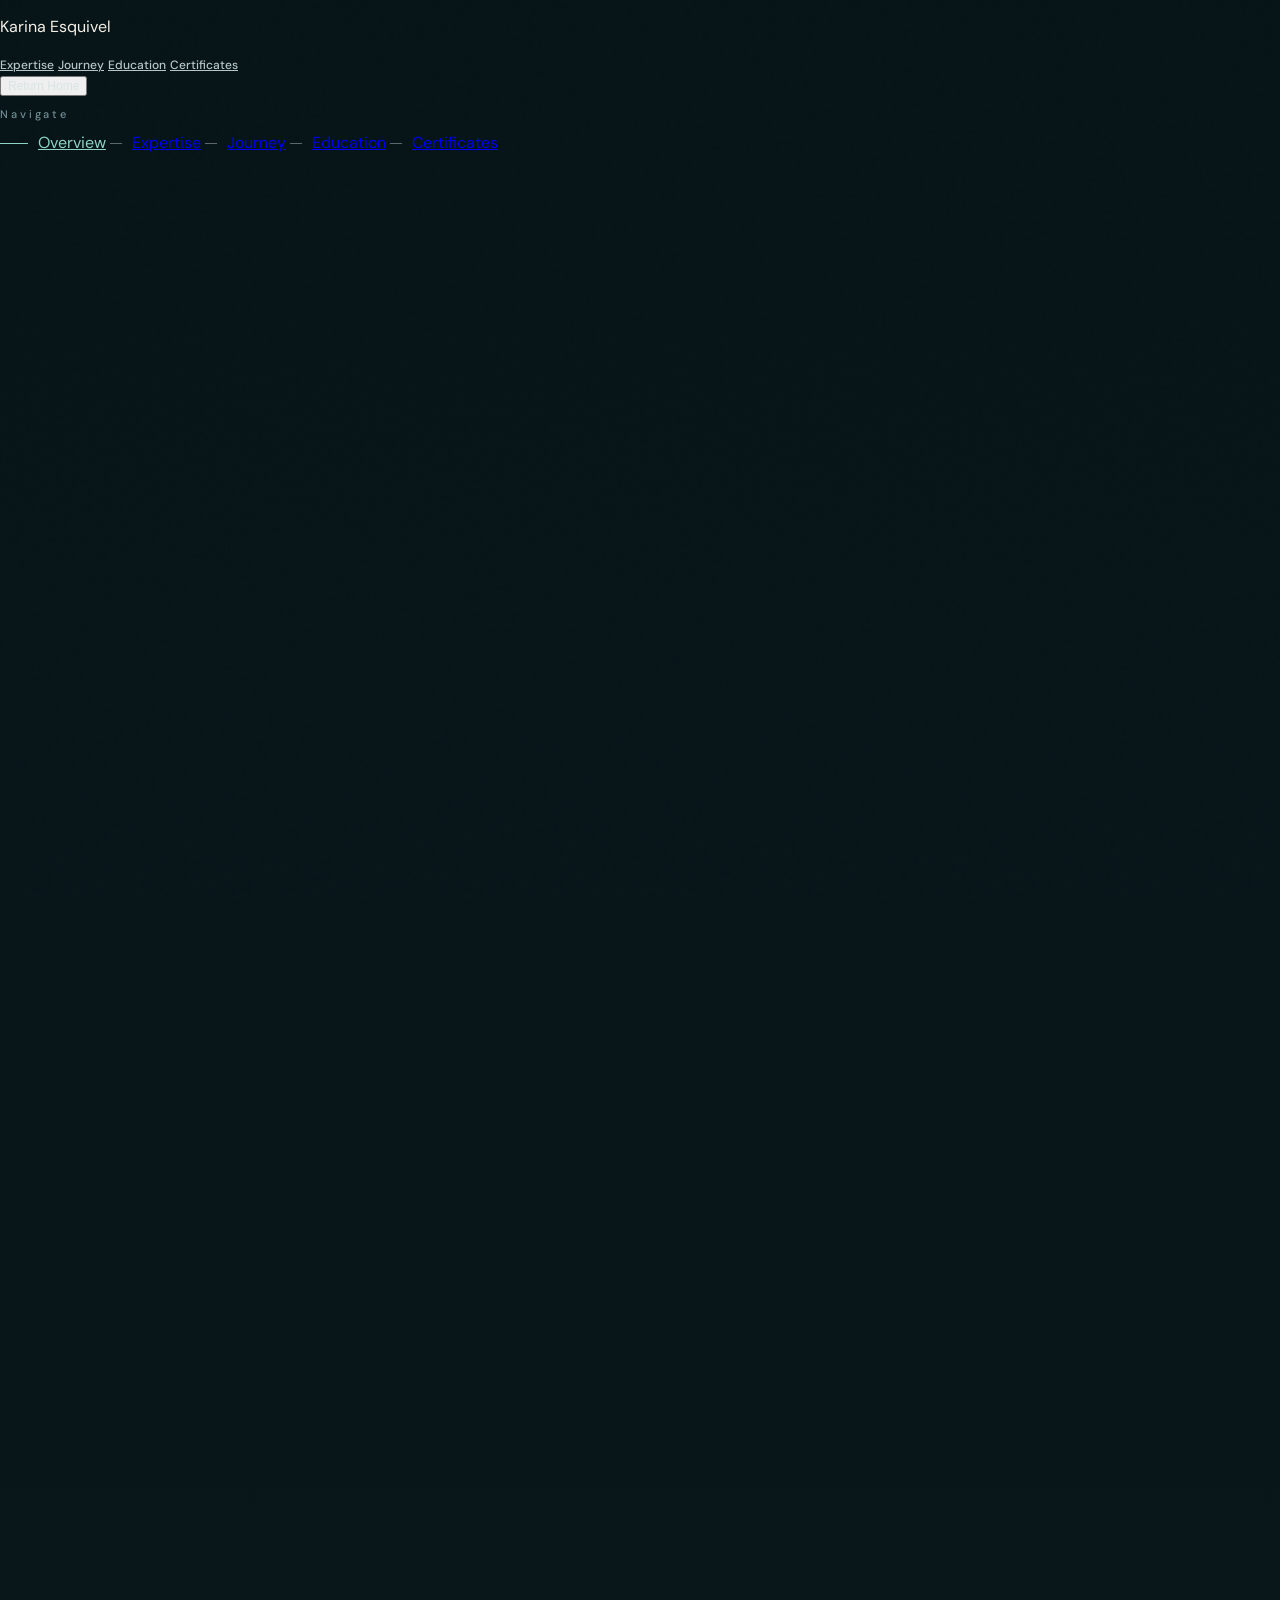
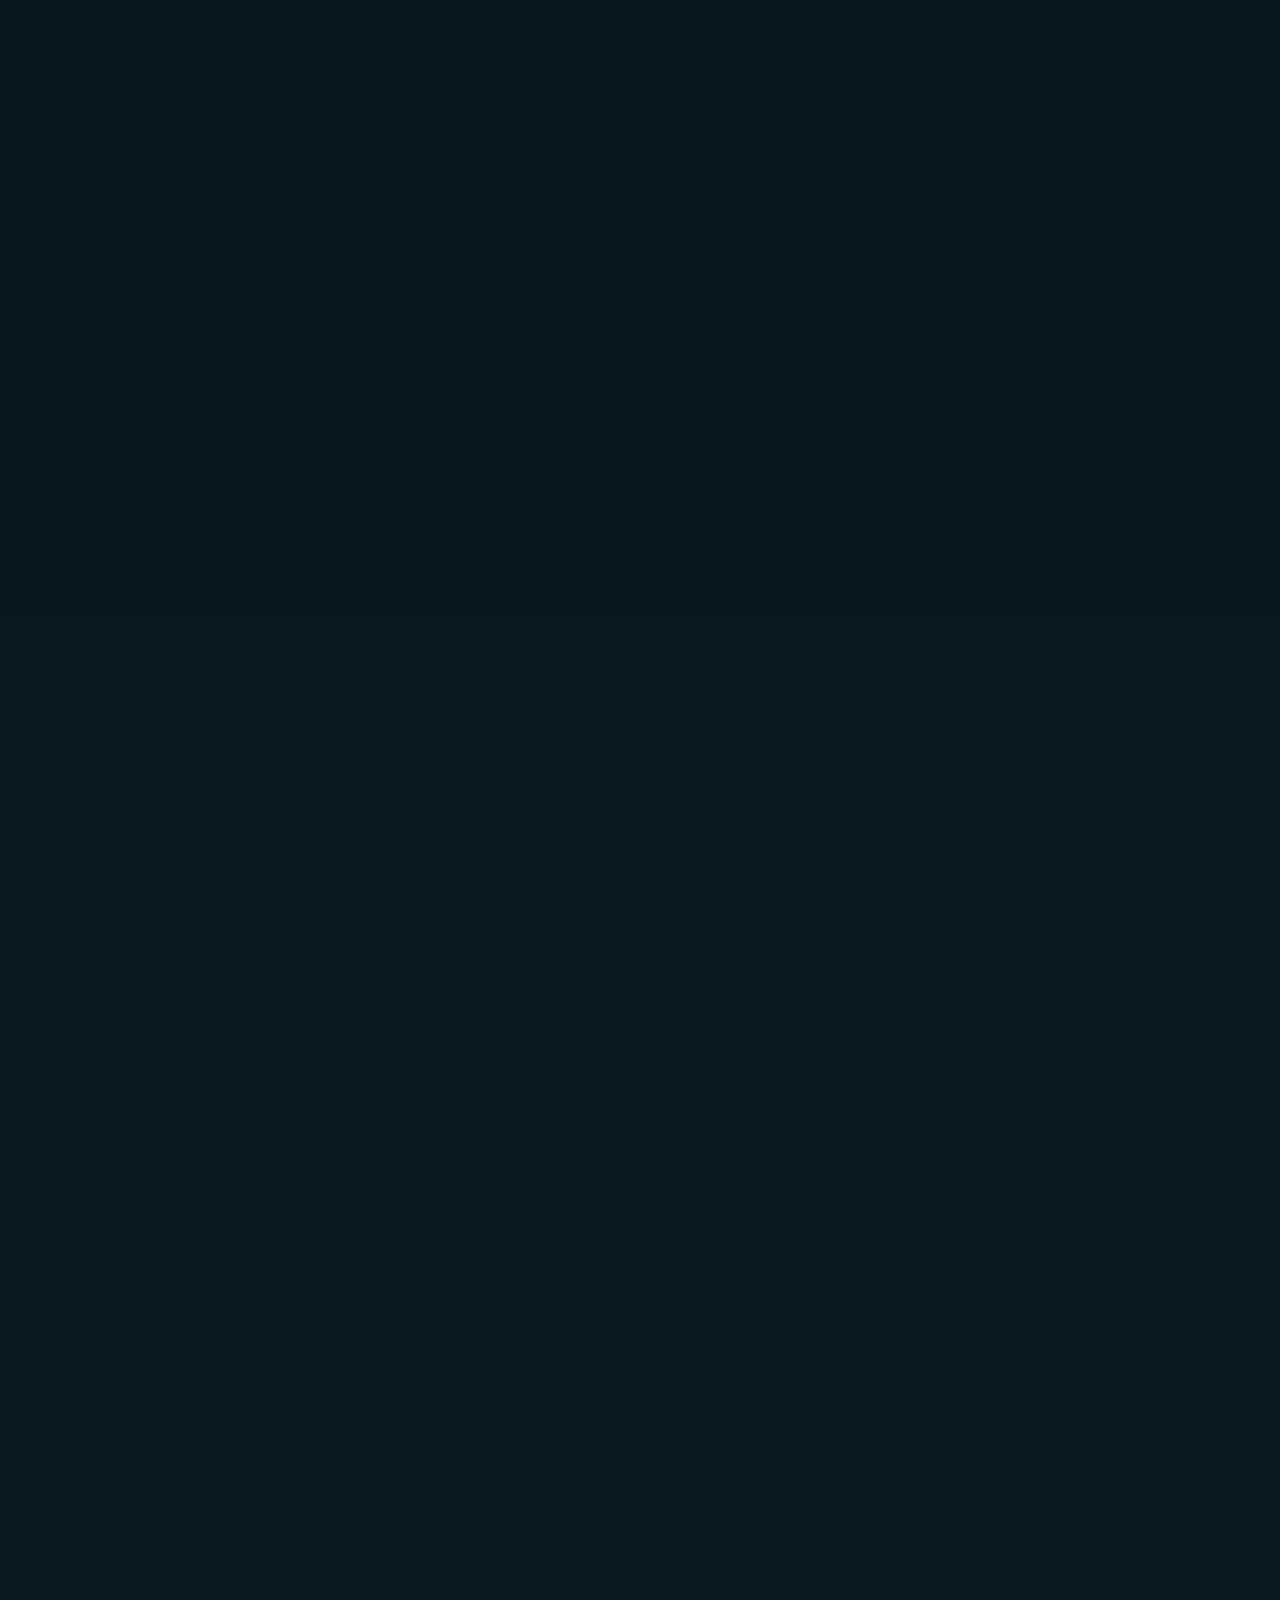
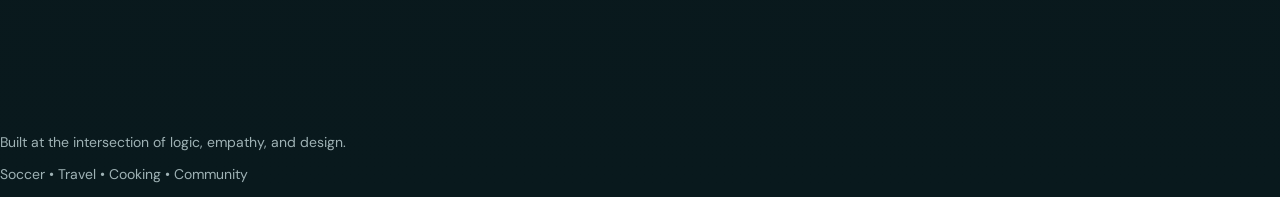
==== commit 0a1427e0: "Add files via upload Update portfolio website" ====
--- a/index.html
+++ b/index.html
@@ -1,1467 +1,631 @@
-<!doctype html>
-<html lang="en">
-  <head>
-    <meta charset="UTF-8" />
-    <meta name="viewport" content="width=device-width, initial-scale=1.0" />
-
-    <title>Karina Gessel-Esquivel | Portfolio</title>
-
-    <!-- Tailwind -->
-    <script src="https://cdn.tailwindcss.com/3.4.17"></script>
-
-    <!-- Lucide Icons -->
-    <script src="https://cdn.jsdelivr.net/npm/lucide@0.263.0/dist/umd/lucide.min.js"></script>
-
-    <!-- Fonts -->
-    <link rel="preconnect" href="https://fonts.googleapis.com" />
-    <link rel="preconnect" href="https://fonts.gstatic.com" crossorigin />
-
-    <link
-      href="https://fonts.googleapis.com/css2?family=DM+Sans:wght@400;500;700&family=Fraunces:opsz,wght@9.144,600;9.144,700&display=swap"
-      rel="stylesheet"
-    />
-
-    <!-- Custom CSS -->
-    <link rel="stylesheet" href="css/style.css" />
-  </head>
-  <body
-    data-template-id="__page-root"
-    class="w-full min-h-screen grain"
-    style="background: linear-gradient(rgb(7, 20, 23), rgb(9, 25, 29));"
-  >
-    <div class="w-full">
-      <!----------------HEADER------------------->
-      <header
-        class="sticky top-0 z-50 w-full border-b border-white/10 bg-gradient-to-b from-[#0c1f23] to-[#09191d] backdrop-blur-md"
-      >
-        <div
-          class="max-w-[1400px] mx-auto px-6 lg:px-10 py-5 flex items-center justify-between gap-6"
-        >
-          <div class="flex items-center gap-3">
-            <div class="w-2.5 h-2.5 rounded-full bg-[#8dd4c5]"></div>
-            <p
-              data-template-id="brand-name"
-              class="canva-text uppercase tracking-[0.28em] text-xs text-[#b7c5c7]"
-              style="color: rgb(183, 197, 199); font-weight: 500; font-style: normal; font-size: 12px; letter-spacing: 0.18rem;"
-            >
-              Karina esquivel
-            </p>
-          </div>
-          <nav
-            id="resume-nav"
-            class="hidden md:flex gap-7 text-xs uppercase tracking-[0.18em] text-[#b7c5c7]"
-          >
-            <a
-              href="#expertise"
-              data-template-id="top-nav-expertise"
-              class="canva-link nav-link-top hover:text-white transition"
-              style="color: rgb(183, 197, 199); font-weight: 500; font-style: normal; font-size: 12px;"
-              >Expertise</a
-            >
-            <a
-              href="#journey"
-              data-template-id="top-nav-journey"
-              class="canva-link nav-link-top hover:text-white transition"
-              style="color: rgb(183, 197, 199); font-weight: 500; font-style: normal; font-size: 12px;"
-              >Journey</a
-            >
-            <a
-              href="#education"
-              data-template-id="top-nav-education"
-              class="canva-link nav-link-top hover:text-white transition"
-              style="color: rgb(183, 197, 199); font-weight: 500; font-style: normal; font-size: 12px;"
-              >Education</a
-            >
-            <a
-              href="#certificates"
-              data-template-id="top-nav-certificates"
-              class="canva-link nav-link-top hover:text-white transition"
-              style="color: rgb(183, 197, 199); font-weight: 500; font-style: normal; font-size: 12px;"
-              >Certificates</a
-            >
-          </nav>
-          <button
-            id="header-back-button"
-            data-template-id="work-back-button"
-            class="canva-button hidden items-center gap-2 text-xs uppercase tracking-[0.18em] text-[#d7e4e4] border border-white/15 rounded-full px-4 py-2 hover:border-[#8dd4c5]/60 transition"
-            type="button"
-            style="color: rgb(215, 228, 228); font-weight: 400; font-style: normal; font-size: 12px;"
-          >
-            Back to Resume
-          </button>
-        </div>
-      </header>
-      <main class="w-full">
-        <!---------------RESUME-------------------->
-        <div id="resume-view">
-          <!---------NAVIGATION SECTION------------------>
-          <section
-            id="overview"
-            class="max-w-[1400px] mx-auto px-6 lg:px-10 pt-10 lg:pt-16 pb-16 lg:pb-24 grid lg:grid-cols-[220px_1fr] gap-10"
-          >
-            <aside class="desktop-rail">
-              <div class="fixed top-32 w-[220px] pt-2">
-                <p
-                  data-template-id="rail-label"
-                  class="canva-text text-[11px] uppercase tracking-[0.28em] text-[#6f8d92] mb-8"
-                  style="color: rgb(111, 141, 146); font-weight: 500; font-style: normal; font-size: 11px; letter-spacing: 0.18rem;"
-                >
-                  Navigate
-                </p>
-                <nav class="space-y-5 text-sm text-[#9db1b4]">
-                  <a
-                    href="#overview"
-                    class="nav-link active block transition"
-                    data-section="overview"
-                    >Overview</a
-                  >
-                  <a
-                    href="#expertise"
-                    class="nav-link block transition"
-                    data-section="expertise"
-                    >Expertise</a
-                  >
-                  <a
-                    href="#journey"
-                    class="nav-link block transition"
-                    data-section="journey"
-                    >Journey</a
-                  >
-                  <a
-                    href="#education"
-                    class="nav-link block transition"
-                    data-section="education"
-                    >Education</a
-                  >
-                  <a
-                    href="#certificates"
-                    class="nav-link block transition"
-                    data-section="certificates"
-                    >Certificates</a
-                  >
-                </nav>
-              </div>
-            </aside>
-            <!--------------OVERVIEW MAIN SECTION----------------->
-            <div>
-              <section
-                class="grid xl:grid-cols-[1.08fr_.92fr] gap-8 lg:gap-10 items-stretch"
-              >
-                <div class="reveal">
-                  <p
-                    data-template-id="hero-eyebrow"
-                    class="canva-text uppercase tracking-[0.28em] text-xs text-[#8dd4c5] mb-5"
-                    style="color: rgb(141, 212, 197); font-weight: 700; font-style: normal; font-size: 12px; letter-spacing: 0.18rem;"
-                  >
-                    Power bi • python • Sql • ARcgis
-                  </p>
-                  <h1
-                    data-template-id="hero-title"
-                    class="canva-text display text-[3.1rem] sm:text-[4.5rem] lg:text-[5.3rem] leading-[0.98] max-w-4xl"
-                    style="color: rgb(243, 239, 230); font-weight: 700; font-style: normal; font-size: 32px;"
-                  >
-                    Turning complex data into clear direction.
-                  </h1>
-                  <p
-                    data-template-id="hero-subtitle"
-                    class="canva-text mt-6 text-lg md:text-xl text-[#b7c5c7] max-w-2xl leading-8"
-                    style="color: rgb(183, 197, 199); font-weight: 400; font-style: normal; font-size: 20px; line-height: 1.6;"
-                  >
-                    I design dashboards, automate workflows, and build analytics
-                    solutions that help organizations make smarter decisions.
-                  </p>
-                  <div class="mt-8 flex flex-wrap gap-3">
-                    <button
-                      id="view-work-button"
-                      data-template-id="hero-pill-1"
-                      class="canva-button px-4 py-2 rounded-full border border-white/15 text-sm text-[#d7e4e4] bg-white/[0.03] hover:border-[#8dd4c5]/60 transition"
-                      type="button"
-                    >
-                      View My Work
-                    </button>
-
-                    <a
-                      href="assets/resume/Karina_Gessel_Esquivel_Resume.pdf"
-                      download
-                      data-template-id="hero-pill-2"
-                      class="canva-link px-4 py-2 rounded-full border border-white/15 text-sm text-[#d7e4e4] bg-white/[0.03] inline-block hover:border-[#8dd4c5]/60 transition"
-                    >
-                      Download Resume
-                    </a>
-
-                    <a
-                      href="https://www.linkedin.com/in/karina-gessel-esquivel/"
-                      target="_blank"
-                      rel="noopener noreferrer"
-                      data-template-id="hero-pill-3"
-                      class="canva-link px-4 py-2 rounded-full border border-white/15 text-sm text-[#d7e4e4] bg-white/[0.03] inline-block hover:border-[#8dd4c5]/60 transition"
-                    >
-                      LinkedIn Profile + Connect
-                    </a>
-                  </div>
-                </div>
-                <!-------------------KPI SECTION-------------------->
-                <div
-                  class="reveal relative min-h-[420px] overflow-hidden rounded-[28px] border border-white/10 image-mask"
-                >
-                  <img
-                    data-template-id="hero-image"
-                    loading="lazy"
-                    class="canva-image absolute inset-0 w-full h-full object-cover"
-                    src="https://images.pexels.com/photos/10325707/pexels-photo-10325707.png"
-                    alt="Vibrant orange lines and dots form an abstract network on a dark background, evoking technology and connectivity."
-                  />
-                  <div class="absolute left-6 right-6 bottom-6 z-10">
-                    <div class="grid grid-cols-2 gap-3">
-                      <div
-                        data-template-id="metric-card-1"
-                        class="canva-card bg-[#0a1a1d]/80 backdrop-blur-sm rounded-2xl p-4 border border-white/10"
-                        style="background: rgba(10, 26, 29, 0.8);"
-                      >
-                        <p
-                          data-template-id="metric-value-1"
-                          class="canva-text display text-3xl text-[#8dd4c5]"
-                          style="color: rgb(141, 212, 197); font-weight: 700; font-style: normal; font-size: 32px;"
-                        >
-                          $14B
-                        </p>
-                        <p
-                          data-template-id="metric-label-1"
-                          class="canva-text mt-1 text-[11px] uppercase tracking-[0.16em] text-[#b7c5c7]"
-                          style="color: rgb(183, 197, 199); font-weight: 500; font-style: normal; font-size: 11px;"
-                        >
-                          Transportation Portfolio Supported
-                        </p>
-                      </div>
-                      <div
-                        data-template-id="metric-card-2"
-                        class="canva-card bg-[#0a1a1d]/80 backdrop-blur-sm rounded-2xl p-4 border border-white/10"
-                        style="background: rgba(10, 26, 29, 0.8);"
-                      >
-                        <p
-                          data-template-id="metric-value-2"
-                          class="canva-text display text-3xl text-[#d8a761]"
-                          style="color: rgb(216, 167, 97); font-weight: 700; font-style: normal; font-size: 32px;"
-                        >
-                          Founder
-                        </p>
-                        <p
-                          data-template-id="metric-label-2"
-                          class="canva-text mt-1 text-[11px] uppercase tracking-[0.16em] text-[#b7c5c7]"
-                          style="color: rgb(183, 197, 199); font-weight: 500; font-style: normal; font-size: 11px;"
-                        >
-                          Transportation Planning Analystics Group
-                        </p>
-                      </div>
-                      <div
-                        data-template-id="metric-card-3"
-                        class="canva-card bg-[#0a1a1d]/80 backdrop-blur-sm rounded-2xl p-4 border border-white/10"
-                        style="background: rgba(10, 26, 29, 0.8);"
-                      >
-                        <p
-                          data-template-id="metric-value-3"
-                          class="canva-text display text-3xl text-[#8dd4c5]"
-                          style="color: rgb(141, 212, 197); font-weight: 700; font-style: normal; font-size: 32px;"
-                        >
-                          1x
-                        </p>
-                        <p
-                          data-template-id="metric-label-3"
-                          class="canva-text mt-1 text-[11px] uppercase tracking-[0.16em] text-[#b7c5c7]"
-                          style="color: rgb(183, 197, 199); font-weight: 500; font-style: normal; font-size: 11px;"
-                        >
-                          director's service award
-                        </p>
-                      </div>
-                      <div
-                        data-template-id="metric-card-4"
-                        class="canva-card bg-[#0a1a1d]/80 backdrop-blur-sm rounded-2xl p-4 border border-white/10"
-                        style="background: rgba(10, 26, 29, 0.8);"
-                      >
-                        <p
-                          data-template-id="metric-value-4"
-                          class="canva-text display text-3xl text-[#d8a761]"
-                          style="color: rgb(216, 167, 97); font-weight: 700; font-style: normal; font-size: 32px;"
-                        >
-                          2x
-                        </p>
-                        <p
-                          data-template-id="metric-label-4"
-                          class="canva-text mt-1 text-[11px] uppercase tracking-[0.16em] text-[#b7c5c7]"
-                          style="color: rgb(183, 197, 199); font-weight: 500; font-style: normal; font-size: 11px;"
-                        >
-                          innovations challenge finalist
-                        </p>
-                      </div>
-                    </div>
-                  </div>
-                </div>
-              </section>
-              <!---------------EXPERTISE SECTION------------------>
-              <section id="expertise" class="pt-24 reveal">
-                <div
-                  class="flex flex-col lg:flex-row lg:items-end lg:justify-between gap-5 mb-8"
-                >
-                  <div>
-                    <p
-                      data-template-id="expertise-eyebrow"
-                      class="canva-text uppercase tracking-[0.28em] text-xs text-[#8dd4c5] mb-3"
-                      style="color: rgb(141, 212, 197); font-weight: 700; font-style: normal; font-size: 12px; letter-spacing: 0.18rem;"
-                    >
-                      Capabilities
-                    </p>
-                    <h2
-                      data-template-id="expertise-title"
-                      class="canva-text display text-[2.5rem] md:text-[3.5rem] leading-tight"
-                      style="color: rgb(243, 239, 230); font-weight: 700; font-style: normal; font-size: 24px;"
-                    >
-                      Where analysis becomes action.
-                    </h2>
-                  </div>
-                  <p
-                    data-template-id="expertise-copy"
-                    class="canva-text max-w-xl text-[#a9bcbe] leading-7"
-                    style="color: rgb(169, 188, 190); font-weight: 400; font-style: normal; font-size: 16px; line-height: 1.6;"
-                  >
-                    A toolkit shaped by analytics, systems thinking, and
-                    communication — built to make complexity useful.
-                  </p>
-                </div>
-                <div class="grid md:grid-cols-2 xl:grid-cols-4 gap-4">
-                  <article
-                    data-template-id="expertise-card-1"
-                    class="canva-card card-hover rounded-2xl border border-white/10 bg-[#10282d] p-5"
-                    style="background: rgb(16, 40, 45);"
-                  >
-                    <i
-                      data-lucide="bar-chart-3"
-                      class="w-5 h-5 text-[#8dd4c5]"
-                    ></i>
-                    <h3
-                      data-template-id="expertise-card-1-title"
-                      class="canva-text mt-4 font-bold text-lg"
-                      style="color: rgb(243, 239, 230); font-weight: 700; font-style: normal; font-size: 18px;"
-                    >
-                      Insight Systems
-                    </h3>
-                    <p
-                      data-template-id="expertise-card-1-copy"
-                      class="canva-text mt-3 text-sm text-[#b7c5c7] leading-6"
-                      style="color: rgb(183, 197, 199); font-weight: 400; font-style: normal; font-size: 14px; line-height: 1.5;"
-                    >
-                      Power BI, KPI analysis, reporting, dashboards, data
-                      visualization, and stakeholder-ready storytelling.
-                    </p>
-                  </article>
-                  <article
-                    data-template-id="expertise-card-2"
-                    class="canva-card card-hover rounded-2xl border border-white/10 bg-[#10282d] p-5"
-                    style="background: rgb(16, 40, 45);"
-                  >
-                    <i
-                      data-lucide="workflow"
-                      class="w-5 h-5 text-[#d8a761]"
-                    ></i>
-                    <h3
-                      data-template-id="expertise-card-2-title"
-                      class="canva-text mt-4 font-bold text-lg"
-                      style="color: rgb(243, 239, 230); font-weight: 700; font-style: normal; font-size: 18px;"
-                    >
-                      Data &amp; Automation
-                    </h3>
-                    <p
-                      data-template-id="expertise-card-2-copy"
-                      class="canva-text mt-3 text-sm text-[#b7c5c7] leading-6"
-                      style="color: rgb(183, 197, 199); font-weight: 400; font-style: normal; font-size: 14px; line-height: 1.5;"
-                    >
-                      Python, SQL, ETL, forecasting, data modelling, machine
-                      learning, and workflow automation.
-                    </p>
-                  </article>
-                  <article
-                    data-template-id="expertise-card-3"
-                    class="canva-card card-hover rounded-2xl border border-white/10 bg-[#10282d] p-5"
-                    style="background: rgb(16, 40, 45);"
-                  >
-                    <i data-lucide="map" class="w-5 h-5 text-[#8dd4c5]"></i>
-                    <h3
-                      data-template-id="expertise-card-3-title"
-                      class="canva-text mt-4 font-bold text-lg"
-                      style="color: rgb(243, 239, 230); font-weight: 700; font-style: normal; font-size: 18px;"
-                    >
-                      Spatial Thinking
-                    </h3>
-                    <p
-                      data-template-id="expertise-card-3-copy"
-                      class="canva-text mt-3 text-sm text-[#b7c5c7] leading-6"
-                      style="color: rgb(183, 197, 199); font-weight: 400; font-style: normal; font-size: 14px; line-height: 1.5;"
-                    >
-                      ArcGIS, transportation planning, asset management,
-                      geospatial analytics, and infrastructure context.
-                    </p>
-                  </article>
-                  <article
-                    data-template-id="expertise-card-4"
-                    class="canva-card card-hover rounded-2xl border border-white/10 bg-[#10282d] p-5"
-                    style="background: rgb(16, 40, 45);"
-                  >
-                    <i data-lucide="users" class="w-5 h-5 text-[#d8a761]"></i>
-                    <h3
-                      data-template-id="expertise-card-4-title"
-                      class="canva-text mt-4 font-bold text-lg"
-                      style="color: rgb(243, 239, 230); font-weight: 700; font-style: normal; font-size: 18px;"
-                    >
-                      Human-Centered Delivery
-                    </h3>
-                    <p
-                      data-template-id="expertise-card-4-copy"
-                      class="canva-text mt-3 text-sm text-[#b7c5c7] leading-6"
-                      style="color: rgb(183, 197, 199); font-weight: 400; font-style: normal; font-size: 14px; line-height: 1.5;"
-                    >
-                      Project coordination, customer support, cross-functional
-                      collaboration, and multilingual communication.
-                    </p>
-                  </article>
-                </div>
-              </section>
-              <!---------------RESUME JOURNEY SECTION-------------------->
-              <section id="journey" class="pt-24 reveal">
-                <div class="mb-10">
-                  <p
-                    data-template-id="journey-eyebrow"
-                    class="canva-text uppercase tracking-[0.28em] text-xs text-[#8dd4c5] mb-3"
-                    style="color: rgb(141, 212, 197); font-weight: 700; font-style: normal; font-size: 12px; letter-spacing: 0.18rem;"
-                  >
-                    Selected Experience
-                  </p>
-                  <h2
-                    data-template-id="journey-title"
-                    class="canva-text display text-[2.5rem] md:text-[3.5rem] leading-tight"
-                    style="color: rgb(243, 239, 230); font-weight: 700; font-style: normal; font-size: 24px;"
-                  >
-                    A path built through curiosity, systems, and impact.
-                  </h2>
-                  <p
-                    data-template-id="journey-copy"
-                    class="canva-text max-w-2xl mt-3 text-[#a9bcbe] leading-7"
-                    style="color: rgb(169, 188, 190); font-weight: 400; font-style: normal; font-size: 16px; line-height: 1.6;"
-                  >
-                    From data wrangling and visualization to statewide planning
-                    and automation, each chapter has added a new way to solve
-                    meaningful problems.
-                  </p>
-                </div>
-                <div class="timeline relative space-y-7">
-                  <article class="relative pl-10">
-                    <div class="timeline-dot absolute left-0 top-7"></div>
-                    <div
-                      data-template-id="job-card-1"
-                      class="canva-card card-hover rounded-[24px] border border-white/10 bg-[#10282d] overflow-hidden"
-                      style="background: rgb(16, 40, 45);"
-                    >
-                      <div class="grid lg:grid-cols-[1fr_220px]">
-                        <div class="p-6 md:p-7">
-                          <div class="flex flex-wrap items-center gap-3 mb-3">
-                            <span
-                              data-template-id="job-1-date"
-                              class="canva-tag px-3 py-1 rounded-full text-xs uppercase tracking-[0.14em] bg-[#18383f] text-[#8dd4c5]"
-                              style="background: rgb(24, 56, 63); color: rgb(141, 212, 197); font-weight: 700; font-style: normal; font-size: 11px;"
-                              >Jul 2024 — Present</span
-                            ><span
-                              data-template-id="job-1-location"
-                              class="canva-text text-xs uppercase tracking-[0.14em] text-[#7d989d]"
-                              style="color: rgb(125, 152, 157); font-weight: 500; font-style: normal; font-size: 11px;"
-                              >Jefferson City, MO • Hybrid</span
-                            >
-                          </div>
-                          <h3
-                            data-template-id="job-1-title"
-                            class="canva-text text-2xl font-bold"
-                            style="color: rgb(243, 239, 230); font-weight: 700; font-style: normal; font-size: 24px;"
-                          >
-                            Transportation Planner
-                          </h3>
-                          <p
-                            data-template-id="job-1-company"
-                            class="canva-text text-[#d8a761] mt-1"
-                            style="color: rgb(216, 167, 97); font-weight: 500; font-style: normal; font-size: 16px;"
-                          >
-                            MoDOT
-                          </p>
-                          <p
-                            data-template-id="job-1-summary"
-                            class="canva-text mt-4 text-[#b7c5c7] leading-7"
-                            style="color: rgb(183, 197, 199); font-weight: 400; font-style: normal; font-size: 16px; line-height: 1.6;"
-                          >
-                            Leading asset management and performance analytics
-                            work across a $14B infrastructure portfolio while
-                            shaping clearer, more actionable statewide planning
-                            decisions.
-                          </p>
-                        </div>
-                        <div class="relative min-h-[230px] image-mask">
-                          <img
-                            data-template-id="job-1-image"
-                            loading="lazy"
-                            class="canva-image absolute inset-0 w-full h-full object-cover"
-                            src="https://images.pexels.com/photos/29617301/pexels-photo-29617301.jpeg"
-                            alt="Intricate aerial view of a busy multi-level highway interchange in an urban area."
-                          />
-                        </div>
-                      </div>
-                    </div>
-                  </article>
-                  <article class="relative pl-10">
-                    <div class="timeline-dot absolute left-0 top-7"></div>
-                    <div
-                      data-template-id="job-card-2"
-                      class="canva-card card-hover rounded-[24px] border border-white/10 bg-[#10282d] overflow-hidden"
-                      style="background: rgb(16, 40, 45);"
-                    >
-                      <div class="grid lg:grid-cols-[1fr_220px]">
-                        <div class="p-6 md:p-7">
-                          <div class="flex flex-wrap items-center gap-3 mb-3">
-                            <span
-                              data-template-id="job-2-date"
-                              class="canva-tag px-3 py-1 rounded-full text-xs uppercase tracking-[0.14em] bg-[#18383f] text-[#8dd4c5]"
-                              style="background: rgb(24, 56, 63); color: rgb(141, 212, 197); font-weight: 700; font-style: normal; font-size: 11px;"
-                              >Feb 2024 — Present</span
-                            ><span
-                              data-template-id="job-2-location"
-                              class="canva-text text-xs uppercase tracking-[0.14em] text-[#7d989d]"
-                              style="color: rgb(125, 152, 157); font-weight: 500; font-style: normal; font-size: 11px;"
-                              >Remote</span
-                            >
-                          </div>
-                          <h3
-                            data-template-id="job-2-title"
-                            class="canva-text text-2xl font-bold"
-                            style="color: rgb(243, 239, 230); font-weight: 700; font-style: normal; font-size: 24px;"
-                          >
-                            Python Developer
-                          </h3>
-                          <p
-                            data-template-id="job-2-company"
-                            class="canva-text text-[#d8a761] mt-1"
-                            style="color: rgb(216, 167, 97); font-weight: 500; font-style: normal; font-size: 16px;"
-                          >
-                            Freelance
-                          </p>
-                          <p
-                            data-template-id="job-2-summary"
-                            class="canva-text mt-4 text-[#b7c5c7] leading-7"
-                            style="color: rgb(183, 197, 199); font-weight: 400; font-style: normal; font-size: 16px; line-height: 1.6;"
-                          >
-                            Designed intelligent scheduling systems and live
-                            analytics tools that translate complex logic into
-                            practical, user-friendly workflows.
-                          </p>
-                        </div>
-                        <div class="relative min-h-[230px] image-mask">
-                          <img
-                            data-template-id="job-2-image"
-                            loading="lazy"
-                            class="canva-image absolute inset-0 w-full h-full object-cover"
-                            src="https://images.pexels.com/photos/10816120/pexels-photo-10816120.jpeg"
-                            alt="Detailed view of programming code in a dark theme on a computer screen."
-                          />
-                        </div>
-                      </div>
-                    </div>
-                  </article>
-                  <div id="timeline-expanded-jobs" class="space-y-7 hidden">
-                    <article class="relative pl-10">
-                      <div class="timeline-dot absolute left-0 top-7"></div>
-                      <div
-                        data-template-id="job-card-3"
-                        class="canva-card card-hover rounded-[24px] border border-white/10 bg-[#10282d] overflow-hidden"
-                        style="background: rgb(16, 40, 45);"
-                      >
-                        <div class="grid lg:grid-cols-[1fr_220px]">
-                          <div class="p-6 md:p-7">
-                            <div class="flex flex-wrap items-center gap-3 mb-3">
-                              <span
-                                data-template-id="job-3-date"
-                                class="canva-tag px-3 py-1 rounded-full text-xs uppercase tracking-[0.14em] bg-[#18383f] text-[#8dd4c5]"
-                                style="color: rgb(141, 212, 197); font-weight: 700; font-style: normal; font-size: 11px;"
-                                >Oct 2022 — aug 2023</span
-                              ><span
-                                data-template-id="job-3-location"
-                                class="canva-text text-xs uppercase tracking-[0.14em] text-[#7d989d]"
-                                style="color: rgb(125, 152, 157); font-weight: 500; font-style: normal; font-size: 11px;"
-                                >Remote</span
-                              >
-                            </div>
-                            <h3
-                              data-template-id="job-3-title"
-                              class="canva-text text-2xl font-bold"
-                              style="color: rgb(243, 239, 230); font-weight: 700; font-style: normal; font-size: 24px;"
-                            >
-                              Data Entry &amp; Mapping Analyst
-                            </h3>
-                            <p
-                              data-template-id="job-3-company"
-                              class="canva-text text-[#d8a761] mt-1"
-                              style="color: rgb(216, 167, 97); font-weight: 500; font-style: normal; font-size: 16px;"
-                            >
-                              Jensen Partners
-                            </p>
-                            <p
-                              data-template-id="job-3-summary"
-                              class="canva-text mt-4 text-[#b7c5c7] leading-7"
-                              style="color: rgb(183, 197, 199); font-weight: 400; font-style: normal; font-size: 16px; line-height: 1.6;"
-                            >
-                              Led visualization updates for alt-investment
-                              clients, improving data accuracy by 90% through
-                              validation protocols and cross-team collaboration.
-                            </p>
-                          </div>
-                          <div class="relative min-h-[230px] image-mask">
-                            <img
-                              data-template-id="job-3-image"
-                              loading="lazy"
-                              class="canva-image absolute inset-0 w-full h-full object-cover"
-                              src="https://images.pexels.com/photos/3862630/pexels-photo-3862630.jpeg"
-                              alt="Laptop screen showing design and data visualization work"
-                            />
-                          </div>
-                        </div>
-                      </div>
-                    </article>
-                    <article class="relative pl-10">
-                      <div class="timeline-dot absolute left-0 top-7"></div>
-                      <div
-                        data-template-id="job-card-4"
-                        class="canva-card card-hover rounded-[24px] border border-white/10 bg-[#10282d] overflow-hidden"
-                        style="background: rgb(16, 40, 45);"
-                      >
-                        <div class="grid lg:grid-cols-[1fr_220px]">
-                          <div class="p-6 md:p-7">
-                            <div class="flex flex-wrap items-center gap-3 mb-3">
-                              <span
-                                data-template-id="job-4-date"
-                                class="canva-tag px-3 py-1 rounded-full text-xs uppercase tracking-[0.14em] bg-[#18383f] text-[#8dd4c5]"
-                                style="color: rgb(141, 212, 197); font-weight: 700; font-style: normal; font-size: 11px;"
-                                >Jun 2022 — Jul 2022</span
-                              ><span
-                                data-template-id="job-4-location"
-                                class="canva-text text-xs uppercase tracking-[0.14em] text-[#7d989d]"
-                                style="color: rgb(125, 152, 157); font-weight: 500; font-style: normal; font-size: 11px;"
-                                >Remote</span
-                              >
-                            </div>
-                            <h3
-                              data-template-id="job-4-title"
-                              class="canva-text text-2xl font-bold"
-                              style="color: rgb(243, 239, 230); font-weight: 700; font-style: normal; font-size: 24px;"
-                            >
-                              Data Analyst Intern
-                            </h3>
-                            <p
-                              data-template-id="job-4-company"
-                              class="canva-text text-[#d8a761] mt-1"
-                              style="color: rgb(216, 167, 97); font-weight: 500; font-style: normal; font-size: 16px;"
-                            >
-                              AMNESIA MEDIA
-                            </p>
-                            <p
-                              data-template-id="job-4-summary"
-                              class="canva-text mt-4 text-[#b7c5c7] leading-7"
-                              style="color: rgb(183, 197, 199); font-weight: 400; font-style: normal; font-size: 16px; line-height: 1.6;"
-                            >
-                              Partnered with data scientists to validate AI
-                              forecasting models and transformed technical
-                              discoveries into executive-ready presentations.
-                            </p>
-                          </div>
-                          <div class="relative min-h-[230px] image-mask">
-                            <img
-                              data-template-id="job-4-image"
-                              loading="lazy"
-                              class="canva-image absolute inset-0 w-full h-full object-cover"
-                              src="https://images.pexels.com/photos/5632399/pexels-photo-5632399.jpeg"
-                              alt="Dashboard and analytics interface showing data insights"
-                            />
-                          </div>
-                        </div>
-                      </div>
-                    </article>
-                    <article class="relative pl-10">
-                      <div class="timeline-dot absolute left-0 top-7"></div>
-                      <div
-                        data-template-id="job-card-5"
-                        class="canva-card card-hover rounded-[24px] border border-white/10 bg-[#10282d] overflow-hidden"
-                        style="background: rgb(16, 40, 45);"
-                      >
-                        <div class="grid lg:grid-cols-[1fr_220px]">
-                          <div class="p-6 md:p-7">
-                            <div class="flex flex-wrap items-center gap-3 mb-3">
-                              <span
-                                data-template-id="job-5-date"
-                                class="canva-tag px-3 py-1 rounded-full text-xs uppercase tracking-[0.14em] bg-[#18383f] text-[#8dd4c5]"
-                                style="color: rgb(141, 212, 197); font-weight: 700; font-style: normal; font-size: 11px;"
-                                >mar 2020 - jun 2020</span
-                              ><span
-                                data-template-id="job-5-location"
-                                class="canva-text text-xs uppercase tracking-[0.14em] text-[#7d989d]"
-                                style="color: rgb(125, 152, 157); font-weight: 500; font-style: normal; font-size: 11px;"
-                                >seoul, south korea</span
-                              >
-                            </div>
-                            <h3
-                              data-template-id="job-5-title"
-                              class="canva-text text-2xl font-bold"
-                              style="color: rgb(243, 239, 230); font-weight: 700; font-style: normal; font-size: 24px;"
-                            >
-                              Design &amp; Research Developer
-                            </h3>
-                            <p
-                              data-template-id="job-5-company"
-                              class="canva-text text-[#d8a761] mt-1"
-                              style="color: rgb(216, 167, 97); font-weight: 500; font-style: normal; font-size: 16px;"
-                            >
-                              DYB - CREO
-                            </p>
-                            <p
-                              data-template-id="job-5-summary"
-                              class="canva-text mt-4 text-[#b7c5c7] leading-7"
-                              style="color: rgb(183, 197, 199); font-weight: 400; font-style: normal; font-size: 16px; line-height: 1.6;"
-                            >
-                              Co-authored K–5 English coursebooks and conducted
-                              curriculum research that improved student
-                              comprehension across Seoul classrooms.
-                            </p>
-                          </div>
-                          <div class="relative min-h-[230px] image-mask">
-                            <img
-                              data-template-id="job-5-image"
-                              loading="lazy"
-                              class="canva-image absolute inset-0 w-full h-full object-cover"
-                              src="https://images.pexels.com/photos/6248959/pexels-photo-6248959.jpeg"
-                              alt="Business person evaluating financial charts on a laptop in a modern office setting."
-                            />
-                          </div>
-                        </div>
-                      </div>
-                    </article>
-                  </div>
-                  <div class="relative pl-10 flex justify-center">
-                    <button
-                      id="timeline-expand-button"
-                      type="button"
-                      class="inline-flex items-center gap-2 rounded-full border border-white/15 px-4 py-3 text-sm uppercase tracking-[0.18em] text-[#8dd4c5] hover:border-[#8dd4c5]/60 hover:text-white transition"
-                    >
-                      <span
-                        data-template-id="timeline-expand-label"
-                        style="color: rgb(141, 212, 197); font-weight: 400; font-style: normal; font-size: 14px;"
-                        >More Experience</span
-                      >
-                    </button>
-                  </div>
-                </div>
-              </section>
-              <!-------------------EDUCATION SECTION--------------------->
-              <section id="education" class="pt-24 reveal">
-                <div class="mb-8">
-                  <p
-                    data-template-id="education-eyebrow"
-                    class="canva-text uppercase tracking-[0.28em] text-xs text-[#8dd4c5] mb-3"
-                    style="color: rgb(141, 212, 197); font-weight: 700; font-style: normal; font-size: 12px; letter-spacing: 0.18rem;"
-                  >
-                    Foundation
-                  </p>
-                  <h2
-                    data-template-id="education-title"
-                    class="canva-text display text-[2.5rem] md:text-[3.5rem] leading-tight"
-                    style="color: rgb(243, 239, 230); font-weight: 700; font-style: normal; font-size: 24px;"
-                  >
-                    Learning in classrooms, code, and culture.
-                  </h2>
-                </div>
-                <div class="grid lg:grid-cols-3 gap-4">
-                  <article
-                    data-template-id="education-card-1"
-                    class="canva-card rounded-2xl border border-white/10 bg-[#10282d] p-5"
-                    style="background: rgb(16, 40, 45);"
-                  >
-                    <p
-                      data-template-id="education-1-date"
-                      class="canva-text text-xs uppercase tracking-[0.16em] text-[#8dd4c5]"
-                      style="color: rgb(141, 212, 197); font-weight: 700; font-style: normal; font-size: 11px;"
-                    >
-                      Completed Jun 2022
-                    </p>
-                    <h3
-                      data-template-id="education-1-title"
-                      class="canva-text mt-3 font-bold text-lg"
-                      style="color: rgb(243, 239, 230); font-weight: 700; font-style: normal; font-size: 18px;"
-                    >
-                      Data Analytics Boot Camp
-                    </h3>
-                    <p
-                      data-template-id="education-1-school"
-                      class="canva-text text-[#d8a761] mt-2 text-sm"
-                      style="color: rgb(216, 167, 97); font-weight: 400; font-style: normal; font-size: 14px;"
-                    >
-                      iXperience • Remote
-                    </p>
-                    <p
-                      data-template-id="education-1-copy"
-                      class="canva-text mt-4 text-sm leading-6 text-[#b7c5c7]"
-                      style="color: rgb(183, 197, 199); font-weight: 400; font-style: normal; font-size: 14px; line-height: 1.5;"
-                    >
-                      Focused on wrangling, hypothesis testing, dashboarding,
-                      Python, SQL, ML, Tableau, Plotly, and Seaborn.
-                    </p>
-                  </article>
-                  <article
-                    data-template-id="education-card-2"
-                    class="canva-card rounded-2xl border border-white/10 bg-[#10282d] p-5"
-                    style="background: rgb(16, 40, 45);"
-                  >
-                    <p
-                      data-template-id="education-2-date"
-                      class="canva-text text-xs uppercase tracking-[0.16em] text-[#8dd4c5]"
-                      style="color: rgb(141, 212, 197); font-weight: 700; font-style: normal; font-size: 11px;"
-                    >
-                      Graduated May 2022
-                    </p>
-                    <h3
-                      data-template-id="education-2-title"
-                      class="canva-text mt-3 font-bold text-lg"
-                      style="color: rgb(243, 239, 230); font-weight: 700; font-style: normal; font-size: 18px;"
-                    >
-                      B.A. Mathematical Sciences
-                    </h3>
-                    <p
-                      data-template-id="education-2-school"
-                      class="canva-text text-[#d8a761] mt-2 text-sm"
-                      style="color: rgb(216, 167, 97); font-weight: 400; font-style: normal; font-size: 14px;"
-                    >
-                      Westminster College • Fulton, MO
-                    </p>
-                    <p
-                      data-template-id="education-2-copy"
-                      class="canva-text mt-4 text-sm leading-6 text-[#b7c5c7]"
-                      style="color: rgb(183, 197, 199); font-weight: 400; font-style: normal; font-size: 14px; line-height: 1.5;"
-                    >
-                      Minor in Pre-Engineering with a strong analytical
-                      foundation in mathematics and problem solving.
-                    </p>
-                  </article>
-                  <article
-                    data-template-id="education-card-3"
-                    class="canva-card rounded-2xl border border-white/10 bg-[#10282d] p-5"
-                    style="background: rgb(16, 40, 45);"
-                  >
-                    <p
-                      data-template-id="education-3-date"
-                      class="canva-text text-xs uppercase tracking-[0.16em] text-[#8dd4c5]"
-                      style="color: rgb(141, 212, 197); font-weight: 700; font-style: normal; font-size: 11px;"
-                    >
-                      Graduated May 2019
-                    </p>
-                    <h3
-                      data-template-id="education-3-title"
-                      class="canva-text mt-3 font-bold text-lg"
-                      style="color: rgb(243, 239, 230); font-weight: 700; font-style: normal; font-size: 18px;"
-                    >
-                      A.S. Engineering, Honors
-                    </h3>
-                    <p
-                      data-template-id="education-3-school"
-                      class="canva-text text-[#d8a761] mt-2 text-sm"
-                      style="color: rgb(216, 167, 97); font-weight: 400; font-style: normal; font-size: 14px;"
-                    >
-                      State Fair Community College
-                    </p>
-                    <p
-                      data-template-id="education-3-copy"
-                      class="canva-text mt-4 text-sm leading-6 text-[#b7c5c7]"
-                      style="color: rgb(183, 197, 199); font-weight: 400; font-style: normal; font-size: 14px; line-height: 1.5;"
-                    >
-                      Built early technical confidence through engineering
-                      coursework and disciplined quantitative study.
-                    </p>
-                  </article>
-                </div>
-              </section>
-              <!----------------CERTIFICATION SECTION-------------------->
-              <section id="certificates" class="pt-24 pb-20 reveal">
-                <div class="mb-8">
-                  <p
-                    data-template-id="certificates-eyebrow"
-                    class="canva-text uppercase tracking-[0.28em] text-xs text-[#8dd4c5] mb-3"
-                    style="color: rgb(141, 212, 197); font-weight: 700; font-style: normal; font-size: 12px; letter-spacing: 0.18rem;"
-                  >
-                    Continued Growth
-                  </p>
-                  <h2
-                    data-template-id="certificates-title"
-                    class="canva-text display text-[2.5rem] md:text-[3.5rem] leading-tight"
-                    style="color: rgb(243, 239, 230); font-weight: 700; font-style: normal; font-size: 24px;"
-                  >
-                    Credentials along the way.
-                  </h2>
-                </div>
-                <div
-                  data-template-id="certificates-panel"
-                  class="canva-panel rounded-[24px] border border-white/10 bg-[#10282d] p-6 md:p-7"
-                  style="background: rgb(16, 40, 45);"
-                >
-                  <div
-                    class="grid md:grid-cols-2 gap-x-8 gap-y-4 text-[#d8e1e1]"
-                  >
-                    <p
-                      data-template-id="certificate-1"
-                      class="canva-text"
-                      style="color: rgb(216, 225, 225); font-weight: 400; font-style: normal; font-size: 15px;"
-                    >
-                      Learning HubSpot CRM — LinkedIn
-                    </p>
-                    <p
-                      data-template-id="certificate-2"
-                      class="canva-text"
-                      style="color: rgb(216, 225, 225); font-weight: 400; font-style: normal; font-size: 15px;"
-                    >
-                      Excel PivotTables: Mastering PivotTables and Pivot Charts
-                      — LinkedIn
-                    </p>
-                    <p
-                      data-template-id="certificate-3"
-                      class="canva-text"
-                      style="color: rgb(216, 225, 225); font-weight: 400; font-style: normal; font-size: 15px;"
-                    >
-                      Transportation Planning Process — National Transit
-                      Institute
-                    </p>
-                    <p
-                      data-template-id="certificate-4"
-                      class="canva-text"
-                      style="color: rgb(216, 225, 225); font-weight: 400; font-style: normal; font-size: 15px;"
-                    >
-                      Learning Power BI Desktop — LinkedIn
-                    </p>
-                  </div>
-                </div>
-              </section>
-            </div>
-          </section>
-        </div>
-        <!------------------NEW PAGE----------------------->
-        <!------------------FEATURE WORK DASHBOARDS------------------>
-        <div id="work-view" class="view-hidden">
-          <section
-            class="max-w-[1400px] mx-auto px-6 lg:px-10 pt-16 lg:pt-24 pb-20"
-          >
-            <div class="reveal visible max-w-4xl">
-              <p
-                data-template-id="work-eyebrow"
-                class="canva-text uppercase tracking-[0.28em] text-xs text-[#8dd4c5] mb-5"
-                style="color: rgb(141, 212, 197); font-weight: 700; font-style: normal; font-size: 12px; letter-spacing: 0.18rem;"
-              >
-                Featured Work
-              </p>
-              <h1
-                data-template-id="work-title"
-                class="canva-text display text-[3.2rem] sm:text-[5rem] lg:text-[6rem] leading-[0.98] max-w-5xl"
-                style="color: rgb(243, 239, 230); font-weight: 700; font-style: normal; font-size: 32px;"
-              >
-                Selected projects with a point of view.
-              </h1>
-              <p
-                data-template-id="work-copy"
-                class="canva-text mt-6 text-lg md:text-xl text-[#b7c5c7] max-w-3xl leading-8"
-                style="color: rgb(183, 197, 199); font-weight: 400; font-style: normal; font-size: 20px; line-height: 1.6;"
-              >
-                A focused look at dashboards, systems, and analytical
-                storytelling built to make information easier to see,
-                understand, and act on.
-              </p>
-            </div>
-            <div class="mt-14 grid lg:grid-cols-3 gap-5">
-              <button
-                id="work-card-button-1"
-                type="button"
-                data-template-id="work-card-1"
-                class="canva-card work-card rounded-[26px] overflow-hidden border border-white/10 bg-[#10282d] text-left cursor-pointer transition-all duration-300"
-                style="background: rgb(16, 40, 45);"
-              >
-                <div class="relative h-[260px] image-mask">
-                  <img
-                    data-template-id="work-card-1-image"
-                    loading="lazy"
-                    class="canva-image absolute inset-0 w-full h-full object-cover"
-                    src="https://images.pexels.com/photos/97080/pexels-photo-97080.jpeg"
-                    alt="Abstract visualization of data analytics with graphs and charts showing dynamic growth."
-                  />
-                </div>
-                <div class="p-6">
-                  <p
-                    data-template-id="work-card-1-tag"
-                    class="canva-text text-xs uppercase tracking-[0.18em] text-[#8dd4c5]"
-                    style="color: rgb(141, 212, 197); font-weight: 700; font-style: normal; font-size: 11px;"
-                  >
-                    Dashboard Strategy
-                  </p>
-                  <h2
-                    data-template-id="work-card-1-title"
-                    class="canva-text display mt-4 text-3xl leading-tight"
-                    style="color: rgb(243, 239, 230); font-weight: 700; font-style: normal; font-size: 28px;"
-                  >
-                    Analyze Bridge Condition
-                  </h2>
-                  <p
-                    data-template-id="work-card-1-copy"
-                    class="canva-text mt-4 text-[#b7c5c7] leading-7"
-                    style="color: rgb(183, 197, 199); font-weight: 400; font-style: normal; font-size: 16px; line-height: 1.6;"
-                  >
-                    A decision-ready reporting environment designed to surface
-                    trends, connect assets to outcomes, and help leadership move
-                    from reaction to foresight.
-                  </p>
-                  <p
-                    data-template-id="work-card-1-meta"
-                    class="canva-text mt-6 text-xs uppercase tracking-[0.16em] text-[#7d989d]"
-                    style="color: rgb(125, 152, 157); font-weight: 500; font-style: normal; font-size: 11px;"
-                  >
-                    Power BI • SQL• Arcgis
-                  </p>
-                </div>
-              </button>
-              <button
-                id="work-card-button-2"
-                type="button"
-                data-template-id="work-card-2"
-                class="canva-card work-card rounded-[26px] overflow-hidden border border-white/10 bg-[#10282d] text-left cursor-pointer transition-all duration-300"
-                style="background: rgb(16, 40, 45);"
-              >
-                <div class="relative h-[260px] image-mask">
-                  <img
-                    data-template-id="work-card-2-image"
-                    loading="lazy"
-                    class="canva-image absolute inset-0 w-full h-full object-cover"
-                    src="https://images.pexels.com/photos/4955393/pexels-photo-4955393.jpeg"
-                    alt="Vivid close-up of code on a computer screen showcasing programming details."
-                  />
-                </div>
-                <div class="p-6">
-                  <p
-                    data-template-id="work-card-2-tag"
-                    class="canva-text text-xs uppercase tracking-[0.18em] text-[#d8a761]"
-                    style="color: rgb(216, 167, 97); font-weight: 700; font-style: normal; font-size: 11px;"
-                  >
-                    visual Storytelling
-                  </p>
-                  <h2
-                    data-template-id="work-card-2-title"
-                    class="canva-text display mt-4 text-3xl leading-tight"
-                    style="color: rgb(243, 239, 230); font-weight: 700; font-style: normal; font-size: 28px;"
-                  >
-                    From Numbers to Narrative
-                  </h2>
-                  <p
-                    data-template-id="work-card-2-copy"
-                    class="canva-text mt-4 text-[#b7c5c7] leading-7"
-                    style="color: rgb(183, 197, 199); font-weight: 400; font-style: normal; font-size: 16px; line-height: 1.6;"
-                  >
-                    A Python-powered workflow that turns complex matching rules
-                    and fairness constraints into a simple, repeatable
-                    scheduling experience.
-                  </p>
-                  <p
-                    data-template-id="work-card-2-meta"
-                    class="canva-text mt-6 text-xs uppercase tracking-[0.16em] text-[#7d989d]"
-                    style="color: rgb(125, 152, 157); font-weight: 500; font-style: normal; font-size: 11px;"
-                  >
-                    Power bi • Oracle • SQL
-                  </p>
-                </div>
-              </button>
-              <button
-                id="work-card-button-3"
-                type="button"
-                data-template-id="work-card-3"
-                class="canva-card work-card rounded-[26px] overflow-hidden border border-white/10 bg-[#10282d] text-left cursor-pointer transition-all duration-300"
-                style="background: rgb(16, 40, 45);"
-              >
-                <div class="relative h-[260px] image-mask">
-                  <img
-                    data-template-id="work-card-3-image"
-                    loading="lazy"
-                    class="canva-image absolute inset-0 w-full h-full object-cover"
-                    src="https://images.pexels.com/photos/7947705/pexels-photo-7947705.jpeg"
-                    alt="Overhead view of financial analysis charts with magnifying glass on colorful background, ideal for business concepts."
-                  />
-                </div>
-                <div class="p-6">
-                  <p
-                    data-template-id="work-card-3-tag"
-                    class="canva-text text-xs uppercase tracking-[0.18em] text-[#8dd4c5]"
-                    style="color: rgb(141, 212, 197); font-weight: 700; font-style: normal; font-size: 11px;"
-                  >
-                    Visual Storytelling
-                  </p>
-                  <h2
-                    data-template-id="work-card-3-title"
-                    class="canva-text display mt-4 text-3xl leading-tight"
-                    style="color: rgb(243, 239, 230); font-weight: 700; font-style: normal; font-size: 28px;"
-                  >
-                    Performance Tracker
-                  </h2>
-                  <p
-                    data-template-id="work-card-3-copy"
-                    class="canva-text mt-4 text-[#b7c5c7] leading-7"
-                    style="color: rgb(183, 197, 199); font-weight: 400; font-style: normal; font-size: 16px; line-height: 1.6;"
-                  >
-                    A reporting concept that reframes dense analysis into a
-                    clearer visual language for stakeholders, presentations, and
-                    next-step decisions.
-                  </p>
-                  <p
-                    data-template-id="work-card-3-meta"
-                    class="canva-text mt-6 text-xs uppercase tracking-[0.16em] text-[#7d989d]"
-                    style="color: rgb(125, 152, 157); font-weight: 500; font-style: normal; font-size: 11px;"
-                  >
-                    Power bi • Everviz • Drupal
-                  </p>
-                </div>
-              </button>
-              <button
-                id="work-card-button-4"
-                type="button"
-                data-template-id="work-card-4"
-                class="canva-card work-card rounded-[26px] overflow-hidden border border-white/10 bg-[#10282d] text-left cursor-pointer transition-all duration-300"
-                style="background: rgb(16, 40, 45);"
-              >
-                <div class="relative h-[260px] image-mask">
-                  <img
-                    data-template-id="work-card-4-image"
-                    loading="lazy"
-                    class="canva-image absolute inset-0 w-full h-full object-cover"
-                    src="https://images.pexels.com/photos/47343/the-ball-stadion-horn-corner-47343.jpeg"
-                    alt="A vibrant green soccer field corner with a yellow flag and soccer ball, perfect for sports themes."
-                  />
-                </div>
-                <div class="p-6">
-                  <p
-                    data-template-id="work-card-4-tag"
-                    class="canva-text text-xs uppercase tracking-[0.18em] text-[#d8a761]"
-                    style="color: rgb(216, 167, 97); font-weight: 700; font-style: normal; font-size: 11px;"
-                  >
-                    Scheduling Engine
-                  </p>
-                  <h2
-                    data-template-id="work-card-4-title"
-                    class="canva-text display mt-4 text-3xl leading-tight"
-                    style="color: rgb(243, 239, 230); font-weight: 700; font-style: normal; font-size: 28px;"
-                  >
-                    ECNL Scheduling Engine
-                  </h2>
-                  <p
-                    data-template-id="work-card-4-copy"
-                    class="canva-text mt-4 text-[#b7c5c7] leading-7"
-                    style="color: rgb(183, 197, 199); font-weight: 400; font-style: normal; font-size: 16px; line-height: 1.6;"
-                  >
-                    Automated soccer tournament scheduling system that handles
-                    complex matching rules and fairness constraints.
-                  </p>
-                  <p
-                    data-template-id="work-card-4-meta"
-                    class="canva-text mt-6 text-xs uppercase tracking-[0.16em] text-[#7d989d]"
-                    style="color: rgb(125, 152, 157); font-weight: 500; font-style: normal; font-size: 11px;"
-                  >
-                    Python • Automation • google apps script
-                  </p>
-                </div>
-              </button>
-              <button
-                id="work-card-button-5"
-                type="button"
-                data-template-id="work-card-5"
-                class="canva-card work-card rounded-[26px] overflow-hidden border border-white/10 bg-[#10282d] text-left cursor-pointer transition-all duration-300"
-                style="background: rgb(16, 40, 45);"
-              >
-                <div class="relative h-[260px] image-mask">
-                  <img
-                    data-template-id="work-card-5-image"
-                    loading="lazy"
-                    class="canva-image absolute inset-0 w-full h-full object-cover"
-                    src="https://images.pexels.com/photos/4048104/pexels-photo-4048104.jpeg"
-                    alt="Vector image of digital map representing Africa and Europe continents with wavy lines and bright round marks on device screen"
-                  />
-                </div>
-                <div class="p-6">
-                  <p
-                    data-template-id="work-card-5-tag"
-                    class="canva-text text-xs uppercase tracking-[0.18em] text-[#8dd4c5]"
-                    style="color: rgb(141, 212, 197); font-weight: 700; font-style: normal; font-size: 11px;"
-                  >
-                    Spatial Analytics
-                  </p>
-                  <h2
-                    data-template-id="work-card-5-title"
-                    class="canva-text display mt-4 text-3xl leading-tight"
-                    style="color: rgb(243, 239, 230); font-weight: 700; font-style: normal; font-size: 28px;"
-                  >
-                    ArcGIS + Power BI Integration
-                  </h2>
-                  <p
-                    data-template-id="work-card-5-copy"
-                    class="canva-text mt-4 text-[#b7c5c7] leading-7"
-                    style="color: rgb(183, 197, 199); font-weight: 400; font-style: normal; font-size: 16px; line-height: 1.6;"
-                  >
-                    Integrated geospatial analytics combining Power BI
-                    dashboards with ArcGIS Online spatial visualization.
-                  </p>
-                  <p
-                    data-template-id="work-card-5-meta"
-                    class="canva-text mt-6 text-xs uppercase tracking-[0.16em] text-[#7d989d]"
-                    style="color: rgb(125, 152, 157); font-weight: 500; font-style: normal; font-size: 11px;"
-                  >
-                    Power BI • ArcGIS Online • Spatial Analytics
-                  </p>
-                </div>
-              </button>
-            </div>
-            <div
-              data-template-id="work-cta-panel"
-              class="canva-panel mt-8 rounded-[26px] border border-white/10 bg-[#10282d] p-6 md:p-8 flex flex-col md:flex-row md:items-center md:justify-between gap-5"
-              style="background: rgb(16, 40, 45);"
-            >
-              <div>
-                <p
-                  data-template-id="work-cta-title"
-                  class="canva-text display text-3xl"
-                  style="color: rgb(243, 239, 230); font-weight: 700; font-style: normal; font-size: 28px;"
-                >
-                  Want more of the story?
-                </p>
-                <p
-                  data-template-id="work-cta-copy"
-                  class="canva-text mt-2 text-[#b7c5c7]"
-                  style="color: rgb(183, 197, 199); font-weight: 400; font-style: normal; font-size: 16px;"
-                >
-                  Return Home to view the experience, education, and path behind
-                  the work.
-                </p>
-              </div>
-              <button
-                id="work-cta-button"
-                data-template-id="work-cta-button"
-                class="canva-button inline-flex items-center gap-2 rounded-full border border-white/15 px-5 py-3 text-sm text-[#d7e4e4] hover:border-[#8dd4c5]/60 transition"
-                type="button"
-                style="color: rgb(215, 228, 228); font-weight: 400; font-style: normal; font-size: 14px;"
-              >
-                Return Home
-              </button>
-            </div>
-          </section>
-        </div>
-        <div id="case-study-view" class="view-hidden">
-          <section
-            class="max-w-[1400px] mx-auto px-6 lg:px-10 pt-16 lg:pt-24 pb-20"
-          >
-            <div class="mb-12">
-              <button
-                id="case-study-back-button"
-                type="button"
-                class="inline-flex items-center gap-2 text-sm uppercase tracking-[0.18em] text-[#8dd4c5] hover:text-[#b7c5c7] transition mb-8"
-              >
-                <i data-lucide="arrow-left" class="w-4 h-4"></i>
-                <span>Back to Work</span>
-              </button>
-              <div class="reveal visible max-w-4xl">
-                <p
-                  data-template-id="case-study-eyebrow"
-                  class="canva-text uppercase tracking-[0.28em] text-xs text-[#8dd4c5] mb-5"
-                  style="color: rgb(141, 212, 197); font-weight: 700; font-style: normal; font-size: 12px; letter-spacing: 0.18rem;"
-                >
-                  Case Study
-                </p>
-                <h1
-                  data-template-id="case-study-title"
-                  class="canva-text display text-[3.2rem] sm:text-[5rem] lg:text-[6rem] leading-[0.98] max-w-5xl"
-                  style="color: rgb(243, 239, 230); font-weight: 700; font-style: normal; font-size: 32px;"
-                >
-                  Bridge Condition Statewide
-                </h1>
-                <p
-                  data-template-id="case-study-intro"
-                  class="canva-text mt-6 text-lg md:text-xl text-[#b7c5c7] max-w-3xl leading-8"
-                  style="color: rgb(183, 197, 199); font-weight: 400; font-style: normal; font-size: 20px; line-height: 1.6;"
-                >
-                  Add your introduction and project overview here. Explain the
-                  challenge, context, and what you built.
-                </p>
-              </div>
-            </div>
-            <div id="case-study-content" class="space-y-12">
-              <div class="grid md:grid-cols-2 gap-8 items-start">
-                <div>
-                  <h2
-                    data-template-id="case-study-section-1-title"
-                    class="canva-text display text-2xl mb-4"
-                    style="color: rgb(243, 239, 230); font-weight: 700; font-style: normal; font-size: 24px;"
-                  >
-                    The Challenge
-                  </h2>
-                  <p
-                    data-template-id="case-study-section-1-content"
-                    class="canva-text text-[#b7c5c7] leading-7"
-                    style="color: rgb(183, 197, 199); font-weight: 400; font-style: normal; font-size: 16px; line-height: 1.6;"
-                  >
-                    Describe the problem you were solving and the context behind
-                    the project.
-                  </p>
-                </div>
-                <div
-                  class="relative min-h-[300px] rounded-2xl overflow-hidden border border-white/10 image-mask"
-                >
-                  <img
-                    data-template-id="case-study-image-1"
-                    loading="lazy"
-                    class="canva-image absolute inset-0 w-full h-full object-cover"
-                    src="https://images.pexels.com/photos/3862630/pexels-photo-3862630.jpeg"
-                    alt="Laptop screen showing design and data visualization work"
-                  />
-                </div>
-              </div>
-              <div class="grid md:grid-cols-2 gap-8 items-start">
-                <div
-                  class="relative min-h-[300px] rounded-2xl overflow-hidden border border-white/10 image-mask order-2 md:order-1"
-                >
-                  <img
-                    data-template-id="case-study-image-2"
-                    loading="lazy"
-                    class="canva-image absolute inset-0 w-full h-full object-cover"
-                    src="https://images.pexels.com/photos/5632399/pexels-photo-5632399.jpeg"
-                    alt="Dashboard and analytics interface showing data insights"
-                  />
-                </div>
-                <div class="order-1 md:order-2">
-                  <h2
-                    data-template-id="case-study-section-2-title"
-                    class="canva-text display text-2xl mb-4"
-                    style="color: rgb(243, 239, 230); font-weight: 700; font-style: normal; font-size: 24px;"
-                  >
-                    The Solution
-                  </h2>
-                  <p
-                    data-template-id="case-study-section-2-content"
-                    class="canva-text text-[#b7c5c7] leading-7"
-                    style="color: rgb(183, 197, 199); font-weight: 400; font-style: normal; font-size: 16px; line-height: 1.6;"
-                  >
-                    Walk through your approach, design decisions, and
-                    implementation. Show how you solved the problem.
-                  </p>
-                </div>
-              </div>
-              <div>
-                <h2
-                  data-template-id="case-study-section-3-title"
-                  class="canva-text display text-2xl mb-4"
-                  style="color: rgb(243, 239, 230); font-weight: 700; font-style: normal; font-size: 24px;"
-                >
-                  Impact &amp; Outcomes
-                </h2>
-                <p
-                  data-template-id="case-study-section-3-content"
-                  class="canva-text text-[#b7c5c7] leading-7 max-w-3xl"
-                  style="color: rgb(183, 197, 199); font-weight: 400; font-style: normal; font-size: 16px; line-height: 1.6;"
-                >
-                  Share the results and business impact of your work. Include
-                  metrics, feedback, or lessons learned.
-                </p>
-              </div>
-            </div>
-            <div
-              class="mt-16 rounded-[26px] border border-white/10 bg-[#10282d] p-6 md:p-8"
-            >
-              <h2
-                data-template-id="case-study-meta-title"
-                class="canva-text display text-2xl mb-6"
-                style="color: rgb(243, 239, 230); font-weight: 700; font-style: normal; font-size: 24px;"
-              >
-                Project Details
-              </h2>
-              <div class="grid md:grid-cols-3 gap-8">
-                <div>
-                  <p
-                    data-template-id="case-study-meta-tools-label"
-                    class="canva-text text-xs uppercase tracking-[0.18em] text-[#8dd4c5] mb-2"
-                    style="color: rgb(141, 212, 197); font-weight: 700; font-style: normal; font-size: 12px; letter-spacing: 0.18rem;"
-                  >
-                    Tools &amp; Technologies
-                  </p>
-                  <p
-                    data-template-id="case-study-meta-tools"
-                    class="canva-text text-[#b7c5c7]"
-                    style="color: rgb(183, 197, 199); font-weight: 400; font-style: normal; font-size: 16px;"
-                  >
-                    Power BI SharePoint Excel ArcGIS Oracle
-                  </p>
-                </div>
-                <div>
-                  <p
-                    data-template-id="case-study-meta-timeline-label"
-                    class="canva-text text-xs uppercase tracking-[0.18em] text-[#8dd4c5] mb-2"
-                    style="color: rgb(141, 212, 197); font-weight: 700; font-style: normal; font-size: 12px; letter-spacing: 0.18rem;"
-                  >
-                    Timeline
-                  </p>
-                  <p
-                    data-template-id="case-study-meta-timeline"
-                    class="canva-text text-[#b7c5c7]"
-                    style="color: rgb(183, 197, 199); font-weight: 400; font-style: normal; font-size: 16px;"
-                  >
-                    3 months
-                  </p>
-                </div>
-                <div>
-                  <p
-                    data-template-id="case-study-meta-impact-label"
-                    class="canva-text text-xs uppercase tracking-[0.18em] text-[#8dd4c5] mb-2"
-                    style="color: rgb(141, 212, 197); font-weight: 700; font-style: normal; font-size: 12px; letter-spacing: 0.18rem;"
-                  >
-                    Key Results
-                  </p>
-                  <p
-                    data-template-id="case-study-meta-impact"
-                    class="canva-text text-[#b7c5c7]"
-                    style="color: rgb(183, 197, 199); font-weight: 400; font-style: normal; font-size: 16px;"
-                  >
-                    Going from Oracle - looking at rows and columns, to now
-                    having visuals displaying key metrics
-                  </p>
-                </div>
-              </div>
-            </div>
-          </section>
-        </div>
-      </main>
-      <footer class="border-t border-white/10">
-        <div
-          class="max-w-[1400px] mx-auto px-6 lg:px-10 py-8 flex flex-col md:flex-row justify-between gap-4"
-        >
-          <p
-            data-template-id="footer-left"
-            class="canva-text text-sm text-[#9fb2b5]"
-            style="color: rgb(159, 178, 181); font-weight: 400; font-style: normal; font-size: 14px;"
-          >
-            Built at the intersection of logic, empathy, and design.
-          </p>
-          <p
-            data-template-id="footer-right"
-            class="canva-text text-sm text-[#9fb2b5]"
-            style="color: rgb(159, 178, 181); font-weight: 400; font-style: normal; font-size: 14px;"
-          >
-            Soccer • Travel • Cooking • Community
-          </p>
-        </div>
-      </footer>
-    </div>
-
-    <script src="js/main.js"></script>
-  </body>
-</html>
+<!doctype html>
+<html lang="en">
+    <head>
+        <meta charset="UTF-8"/>
+        <meta name="viewport" content="width=device-width, initial-scale=1.0"/>
+        <title>Karina Gessel-Esquivel | Portfolio</title>
+        <!-- Tailwind -->
+        <script src="https://cdn.tailwindcss.com/3.4.17">
+        </script>
+        <!-- Lucide Icons -->
+        <script src="https://cdn.jsdelivr.net/npm/lucide@0.263.0/dist/umd/lucide.min.js">
+        </script>
+        <!-- Fonts -->
+        <link rel="preconnect" href="https://fonts.googleapis.com"/>
+        <link rel="preconnect" href="https://fonts.gstatic.com" crossorigin/>
+        <link href="https://fonts.googleapis.com/css2?family=DM+Sans:wght@400;500;700&family=Fraunces:opsz,wght@9.144,600;9.144,700&display=swap" rel="stylesheet"/>
+        <!-- Custom CSS -->
+        <link rel="stylesheet" href="css/style.css"/>
+    </head>
+    <body data-template-id="__page-root" class="w-full min-h-screen grain" style="background: linear-gradient(rgb(7, 20, 23), rgb(9, 25, 29));">
+        <div class="w-full">
+            <!----------------HEADER------------------->
+            <header class="sticky top-0 z-50 w-full border-b border-white/10 bg-gradient-to-b from-[#0c1f23] to-[#09191d] backdrop-blur-md">
+                <div class="max-w-[1400px] mx-auto px-6 lg:px-10 py-5 flex items-center justify-between gap-6">
+                    <div class="flex items-center gap-3">
+                        <div class="w-2.5 h-2.5 rounded-full bg-[#8dd4c5]"></div>
+                        <p
+                          id="brand-name"
+                          data-template-id="brand-name"
+                          class="canva-text uppercase tracking-[0.28em] text-xs text-[#b7c5c7]">
+                          Karina Esquivel
+                        </p>
+                    </div>
+                    <nav id="resume-nav" class="hidden md:flex gap-7 text-xs uppercase tracking-[0.18em] text-[#b7c5c7]">
+                        <a href="#expertise" data-template-id="top-nav-expertise" class="canva-link nav-link-top hover:text-white transition" style="color: rgb(183, 197, 199); font-weight: 500; font-style: normal; font-size: 12px;">Expertise</a> <a href="#journey" data-template-id="top-nav-journey" class="canva-link nav-link-top hover:text-white transition" style="color: rgb(183, 197, 199); font-weight: 500; font-style: normal; font-size: 12px;">Journey</a> <a href="#education" data-template-id="top-nav-education" class="canva-link nav-link-top hover:text-white transition" style="color: rgb(183, 197, 199); font-weight: 500; font-style: normal; font-size: 12px;">Education</a> <a href="#certificates" data-template-id="top-nav-certificates" class="canva-link nav-link-top hover:text-white transition" style="color: rgb(183, 197, 199); font-weight: 500; font-style: normal; font-size: 12px;">Certificates</a>
+                    </nav>
+                    <button id="header-back-button" data-template-id="work-back-button" class="canva-button hidden items-center gap-2 text-xs uppercase tracking-[0.18em] text-[#d7e4e4] border border-white/15 rounded-full px-4 py-2 hover:border-[#8dd4c5]/60 transition" type="button" style="color: rgb(215, 228, 228); font-weight: 400; font-style: normal; font-size: 12px;"> Return Home </button>
+                </div>
+            </header>
+            <main class="w-full">
+                <!---------------RESUME-------------------->
+                <div id="resume-view">
+                    <!---------NAVIGATION SECTION------------------>
+                    <section id="overview" class="max-w-[1400px] mx-auto px-6 lg:px-10 pt-10 lg:pt-16 pb-16 lg:pb-24 grid lg:grid-cols-[220px_1fr] gap-10">
+                        <aside class="desktop-rail">
+                            <div class="fixed top-32 w-[220px] pt-2">
+                                <p data-template-id="rail-label" class="canva-text text-[11px] uppercase tracking-[0.28em] text-[#6f8d92] mb-8" style="color: rgb(111, 141, 146); font-weight: 500; font-style: normal; font-size: 11px; letter-spacing: 0.18rem;">
+                                    Navigate
+                                </p>
+                                <nav class="space-y-5 text-sm text-[#9db1b4]">
+                                    <a href="#overview" class="nav-link active block transition" data-section="overview">Overview</a> <a href="#expertise" class="nav-link block transition" data-section="expertise">Expertise</a> <a href="#journey" class="nav-link block transition" data-section="journey">Journey</a> <a href="#education" class="nav-link block transition" data-section="education">Education</a> <a href="#certificates" class="nav-link block transition" data-section="certificates">Certificates</a>
+                                </nav>
+                            </div>
+                        </aside>
+                        <!--------------OVERVIEW MAIN SECTION----------------->
+                        <div>
+                            <section class="grid xl:grid-cols-[1.08fr_.92fr] gap-8 lg:gap-10 items-stretch">
+                                <div class="reveal">
+                                    <p data-template-id="hero-eyebrow" class="canva-text uppercase tracking-[0.28em] text-xs text-[#8dd4c5] mb-5" style="color: rgb(141, 212, 197); font-weight: 700; font-style: normal; font-size: 12px; letter-spacing: 0.18rem;">
+                                        Power bi • python • Sql • ARcgis
+                                    </p>
+                                    <h1 data-template-id="hero-title" class="canva-text display text-[3.1rem] sm:text-[4.5rem] lg:text-[5.3rem] leading-[0.98] max-w-4xl" style="color: rgb(243, 239, 230); font-weight: 700; font-style: normal; font-size: 32px;">
+                                        Turning complex data into clear direction.
+                                    </h1>
+                                    <p data-template-id="hero-subtitle" class="canva-text mt-6 text-lg md:text-xl text-[#b7c5c7] max-w-2xl leading-8" style="color: rgb(183, 197, 199); font-weight: 400; font-style: normal; font-size: 20px; line-height: 1.6;">
+                                        I design dashboards, automate workflows, and build analytics solutions that help organizations make smarter decisions.
+                                    </p>
+                                    <div class="mt-8 flex flex-wrap gap-3">
+                                        <button id="view-work-button" data-template-id="hero-pill-1" class="canva-button px-4 py-2 rounded-full border border-white/15 text-sm text-[#d7e4e4] bg-white/[0.03] hover:border-[#8dd4c5]/60 transition" type="button"> View My Work </button> <a href="resume.html" data-template-id="hero-pill-2" class="canva-link px-4 py-2 rounded-full border border-white/15 text-sm text-[#d7e4e4] bg-white/[0.03] inline-block hover:border-[#8dd4c5]/60 transition"> View Resume </a> <a href="https://www.linkedin.com/in/karina-gessel-esquivel/" target="_blank" rel="noopener noreferrer" data-template-id="hero-pill-3" class="canva-link px-4 py-2 rounded-full border border-white/15 text-sm text-[#d7e4e4] bg-white/[0.03] inline-block hover:border-[#8dd4c5]/60 transition"> LinkedIn Profile + Connect </a>
+                                    </div>
+                                </div>
+                                <!-------------------KPI SECTION-------------------->
+                                <div class="reveal relative min-h-[420px] overflow-hidden rounded-[28px] border border-white/10 image-mask">
+                                    <img data-template-id="hero-image" loading="lazy" class="canva-image absolute inset-0 w-full h-full object-cover" src="https://images.pexels.com/photos/10325707/pexels-photo-10325707.png" alt="Vibrant orange lines and dots form an abstract network on a dark background, evoking technology and connectivity."/>
+                                    <div class="absolute left-6 right-6 bottom-6 z-10">
+                                        <div class="grid grid-cols-2 gap-3">
+                                            <div data-template-id="metric-card-1" class="canva-card bg-[#0a1a1d]/80 backdrop-blur-sm rounded-2xl p-4 border border-white/10" style="background: rgba(10, 26, 29, 0.8);">
+                                                <p data-template-id="metric-value-1" class="canva-text display text-3xl text-[#8dd4c5]" style="color: rgb(141, 212, 197); font-weight: 700; font-style: normal; font-size: 32px;">
+                                                    $14B
+                                                </p>
+                                                <p data-template-id="metric-label-1" class="canva-text mt-1 text-[11px] uppercase tracking-[0.16em] text-[#b7c5c7]" style="color: rgb(183, 197, 199); font-weight: 500; font-style: normal; font-size: 11px;">
+                                                    Transportation Portfolio Supported
+                                                </p>
+                                            </div>
+                                            <div data-template-id="metric-card-2" class="canva-card bg-[#0a1a1d]/80 backdrop-blur-sm rounded-2xl p-4 border border-white/10" style="background: rgba(10, 26, 29, 0.8);">
+                                                <p data-template-id="metric-value-2" class="canva-text display text-3xl text-[#d8a761]" style="color: rgb(216, 167, 97); font-weight: 700; font-style: normal; font-size: 32px;">
+                                                    Founder
+                                                </p>
+                                                <p data-template-id="metric-label-2" class="canva-text mt-1 text-[11px] uppercase tracking-[0.16em] text-[#b7c5c7]" style="color: rgb(183, 197, 199); font-weight: 500; font-style: normal; font-size: 11px;">
+                                                    Transportation Planning Analystics Group
+                                                </p>
+                                            </div>
+                                            <div data-template-id="metric-card-3" class="canva-card bg-[#0a1a1d]/80 backdrop-blur-sm rounded-2xl p-4 border border-white/10" style="background: rgba(10, 26, 29, 0.8);">
+                                                <p data-template-id="metric-value-3" class="canva-text display text-3xl text-[#8dd4c5]" style="color: rgb(141, 212, 197); font-weight: 700; font-style: normal; font-size: 32px;">
+                                                    1x
+                                                </p>
+                                                <p data-template-id="metric-label-3" class="canva-text mt-1 text-[11px] uppercase tracking-[0.16em] text-[#b7c5c7]" style="color: rgb(183, 197, 199); font-weight: 500; font-style: normal; font-size: 11px;">
+                                                    director's service award
+                                                </p>
+                                            </div>
+                                            <div data-template-id="metric-card-4" class="canva-card bg-[#0a1a1d]/80 backdrop-blur-sm rounded-2xl p-4 border border-white/10" style="background: rgba(10, 26, 29, 0.8);">
+                                                <p data-template-id="metric-value-4" class="canva-text display text-3xl text-[#d8a761]" style="color: rgb(216, 167, 97); font-weight: 700; font-style: normal; font-size: 32px;">
+                                                    2x
+                                                </p>
+                                                <p data-template-id="metric-label-4" class="canva-text mt-1 text-[11px] uppercase tracking-[0.16em] text-[#b7c5c7]" style="color: rgb(183, 197, 199); font-weight: 500; font-style: normal; font-size: 11px;">
+                                                    innovations challenge finalist
+                                                </p>
+                                            </div>
+                                        </div>
+                                    </div>
+                                </div>
+                            </section>
+                            <!---------------EXPERTISE SECTION------------------>
+                            <section id="expertise" class="pt-24 reveal">
+                                <div class="mb-10">
+                                    <p data-template-id="expertise-eyebrow" class="canva-text uppercase tracking-[0.28em] text-xs text-[#8dd4c5] mb-3" style="color: rgb(141, 212, 197); font-weight: 700; font-style: normal; font-size: 12px; letter-spacing: 0.18rem;">
+                                        Capabilities
+                                    </p>
+                                    <h2 data-template-id="expertise-title" class="canva-text display text-[2.5rem] md:text-[3.5rem] leading-tight" style="color: rgb(243, 239, 230); font-weight: 700; font-style: normal; font-size: 24px;">
+                                        Where analysis becomes action.
+                                    </h2>
+                                    <p data-template-id="expertise-copy" class="canva-text max-w-2xl mt-3 text-[#a9bcbe] leading-7" style="color: rgb(169, 188, 190); font-weight: 400; font-style: normal; font-size: 16px; line-height: 1.6;">
+                                        A toolkit shaped by analytics, systems thinking, and communication — built to make complexity useful.
+                                    </p>
+                                </div>
+                                <div class="grid md:grid-cols-2 xl:grid-cols-4 gap-4">
+                                    <article data-template-id="expertise-card-1" class="canva-card card-hover rounded-2xl border border-white/10 bg-[#10282d] p-5" style="background: rgb(16, 40, 45);">
+                                        <i data-lucide="bar-chart-3" class="w-5 h-5 text-[#8dd4c5]"></i>
+                                        <h3 data-template-id="expertise-card-1-title" class="canva-text mt-4 font-bold text-lg" style="color: rgb(243, 239, 230); font-weight: 700; font-style: normal; font-size: 18px;">
+                                            Insight Systems
+                                        </h3>
+                                        <p data-template-id="expertise-card-1-copy" class="canva-text mt-3 text-sm text-[#b7c5c7] leading-6" style="color: rgb(183, 197, 199); font-weight: 400; font-style: normal; font-size: 14px; line-height: 1.5;">
+                                            Power BI, KPI analysis, reporting, dashboards, data visualization, and stakeholder-ready storytelling.
+                                        </p>
+                                    </article>
+                                    <article data-template-id="expertise-card-2" class="canva-card card-hover rounded-2xl border border-white/10 bg-[#10282d] p-5" style="background: rgb(16, 40, 45);">
+                                        <i data-lucide="workflow" class="w-5 h-5 text-[#d8a761]"></i>
+                                        <h3 data-template-id="expertise-card-2-title" class="canva-text mt-4 font-bold text-lg" style="color: rgb(243, 239, 230); font-weight: 700; font-style: normal; font-size: 18px;">
+                                            Data &amp; Automation
+                                        </h3>
+                                        <p data-template-id="expertise-card-2-copy" class="canva-text mt-3 text-sm text-[#b7c5c7] leading-6" style="color: rgb(183, 197, 199); font-weight: 400; font-style: normal; font-size: 14px; line-height: 1.5;">
+                                            Python, SQL, ETL, forecasting, data modelling, machine learning, and workflow automation.
+                                        </p>
+                                    </article>
+                                    <article data-template-id="expertise-card-3" class="canva-card card-hover rounded-2xl border border-white/10 bg-[#10282d] p-5" style="background: rgb(16, 40, 45);">
+                                        <i data-lucide="map" class="w-5 h-5 text-[#8dd4c5]"></i>
+                                        <h3 data-template-id="expertise-card-3-title" class="canva-text mt-4 font-bold text-lg" style="color: rgb(243, 239, 230); font-weight: 700; font-style: normal; font-size: 18px;">
+                                            Spatial Thinking
+                                        </h3>
+                                        <p data-template-id="expertise-card-3-copy" class="canva-text mt-3 text-sm text-[#b7c5c7] leading-6" style="color: rgb(183, 197, 199); font-weight: 400; font-style: normal; font-size: 14px; line-height: 1.5;">
+                                            ArcGIS, transportation planning, asset management, geospatial analytics, and infrastructure context.
+                                        </p>
+                                    </article>
+                                    <article data-template-id="expertise-card-4" class="canva-card card-hover rounded-2xl border border-white/10 bg-[#10282d] p-5" style="background: rgb(16, 40, 45);">
+                                        <i data-lucide="users" class="w-5 h-5 text-[#d8a761]"></i>
+                                        <h3 data-template-id="expertise-card-4-title" class="canva-text mt-4 font-bold text-lg" style="color: rgb(243, 239, 230); font-weight: 700; font-style: normal; font-size: 18px;">
+                                            Human-Centered Delivery
+                                        </h3>
+                                        <p data-template-id="expertise-card-4-copy" class="canva-text mt-3 text-sm text-[#b7c5c7] leading-6" style="color: rgb(183, 197, 199); font-weight: 400; font-style: normal; font-size: 14px; line-height: 1.5;">
+                                            Project coordination, customer support, cross-functional collaboration, and multilingual communication.
+                                        </p>
+                                    </article>
+                                </div>
+                            </section>
+                            <!---------------RESUME JOURNEY SECTION-------------------->
+                            <section id="journey" class="pt-24 reveal">
+                                <div class="mb-10">
+                                    <p data-template-id="journey-eyebrow" class="canva-text uppercase tracking-[0.28em] text-xs text-[#8dd4c5] mb-3" style="color: rgb(141, 212, 197); font-weight: 700; font-style: normal; font-size: 12px; letter-spacing: 0.18rem;">
+                                        Selected Experience
+                                    </p>
+                                    <h2 data-template-id="journey-title" class="canva-text display text-[2.5rem] md:text-[3.5rem] leading-tight" style="color: rgb(243, 239, 230); font-weight: 700; font-style: normal; font-size: 24px;">
+                                        A path built through curiosity, systems, and impact.
+                                    </h2>
+                                    <p data-template-id="journey-copy" class="canva-text max-w-2xl mt-3 text-[#a9bcbe] leading-7" style="color: rgb(169, 188, 190); font-weight: 400; font-style: normal; font-size: 16px; line-height: 1.6;">
+                                        From data wrangling and visualization to statewide planning and automation, each chapter has added a new way to solve meaningful problems.
+                                    </p>
+                                </div>
+                                <div class="timeline relative space-y-7">
+                                    <article class="relative pl-10">
+                                        <div class="timeline-dot absolute left-0 top-7"></div>
+                                        <div data-template-id="job-card-1" class="canva-card card-hover rounded-[24px] border border-white/10 bg-[#10282d] overflow-hidden" style="background: rgb(16, 40, 45);">
+                                            <div class="grid lg:grid-cols-[1fr_220px]">
+                                                <div class="p-6 md:p-7">
+                                                    <div class="flex flex-wrap items-center gap-3 mb-3">
+                                                        <span data-template-id="job-1-date" class="canva-tag px-3 py-1 rounded-full text-xs uppercase tracking-[0.14em] bg-[#18383f] text-[#8dd4c5]" style="background: rgb(24, 56, 63); color: rgb(141, 212, 197); font-weight: 700; font-style: normal; font-size: 11px;">Jul 2024 — Present</span><span data-template-id="job-1-location" class="canva-text text-xs uppercase tracking-[0.14em] text-[#7d989d]" style="color: rgb(125, 152, 157); font-weight: 500; font-style: normal; font-size: 11px;">Jefferson City, MO • Hybrid</span>
+                                                    </div>
+                                                    <h3 data-template-id="job-1-title" class="canva-text text-2xl font-bold" style="color: rgb(243, 239, 230); font-weight: 700; font-style: normal; font-size: 24px;">
+                                                        Transportation Planner
+                                                    </h3>
+                                                    <p data-template-id="job-1-company" class="canva-text text-[#d8a761] mt-1" style="color: rgb(216, 167, 97); font-weight: 500; font-style: normal; font-size: 16px;">
+                                                        MoDOT
+                                                    </p>
+                                                    <p data-template-id="job-1-summary" class="canva-text mt-4 text-[#b7c5c7] leading-7" style="color: rgb(183, 197, 199); font-weight: 400; font-style: normal; font-size: 16px; line-height: 1.6;">
+                                                        Leading asset management and performance analytics work across a $14B infrastructure portfolio while shaping clearer, more actionable statewide planning decisions.
+                                                    </p>
+                                                </div>
+                                                <div class="relative min-h-[230px] image-mask">
+                                                    <img data-template-id="job-1-image" loading="lazy" class="canva-image absolute inset-0 w-full h-full object-cover" src="https://images.pexels.com/photos/29617301/pexels-photo-29617301.jpeg" alt="Intricate aerial view of a busy multi-level highway interchange in an urban area."/>
+                                                </div>
+                                            </div>
+                                        </div>
+                                    </article>
+                                    <article class="relative pl-10">
+                                        <div class="timeline-dot absolute left-0 top-7"></div>
+                                        <div data-template-id="job-card-2" class="canva-card card-hover rounded-[24px] border border-white/10 bg-[#10282d] overflow-hidden" style="background: rgb(16, 40, 45);">
+                                            <div class="grid lg:grid-cols-[1fr_220px]">
+                                                <div class="p-6 md:p-7">
+                                                    <div class="flex flex-wrap items-center gap-3 mb-3">
+                                                        <span data-template-id="job-2-date" class="canva-tag px-3 py-1 rounded-full text-xs uppercase tracking-[0.14em] bg-[#18383f] text-[#8dd4c5]" style="background: rgb(24, 56, 63); color: rgb(141, 212, 197); font-weight: 700; font-style: normal; font-size: 11px;">Feb 2024 — Present</span><span data-template-id="job-2-location" class="canva-text text-xs uppercase tracking-[0.14em] text-[#7d989d]" style="color: rgb(125, 152, 157); font-weight: 500; font-style: normal; font-size: 11px;">Remote</span>
+                                                    </div>
+                                                    <h3 data-template-id="job-2-title" class="canva-text text-2xl font-bold" style="color: rgb(243, 239, 230); font-weight: 700; font-style: normal; font-size: 24px;">
+                                                        Python Developer
+                                                    </h3>
+                                                    <p data-template-id="job-2-company" class="canva-text text-[#d8a761] mt-1" style="color: rgb(216, 167, 97); font-weight: 500; font-style: normal; font-size: 16px;">
+                                                        Freelance
+                                                    </p>
+                                                    <p data-template-id="job-2-summary" class="canva-text mt-4 text-[#b7c5c7] leading-7" style="color: rgb(183, 197, 199); font-weight: 400; font-style: normal; font-size: 16px; line-height: 1.6;">
+                                                        Designed intelligent scheduling systems and live analytics tools that translate complex logic into practical, user-friendly workflows.
+                                                    </p>
+                                                </div>
+                                                <div class="relative min-h-[230px] image-mask">
+                                                    <img data-template-id="job-2-image" loading="lazy" class="canva-image absolute inset-0 w-full h-full object-cover" src="https://images.pexels.com/photos/10816120/pexels-photo-10816120.jpeg" alt="Detailed view of programming code in a dark theme on a computer screen."/>
+                                                </div>
+                                            </div>
+                                        </div>
+                                    </article>
+                                    <div id="timeline-expanded-jobs" class="space-y-7 hidden">
+                                        <article class="relative pl-10">
+                                            <div class="timeline-dot absolute left-0 top-7"></div>
+                                            <div data-template-id="job-card-3" class="canva-card card-hover rounded-[24px] border border-white/10 bg-[#10282d] overflow-hidden" style="background: rgb(16, 40, 45);">
+                                                <div class="grid lg:grid-cols-[1fr_220px]">
+                                                    <div class="p-6 md:p-7">
+                                                        <div class="flex flex-wrap items-center gap-3 mb-3">
+                                                            <span data-template-id="job-3-date" class="canva-tag px-3 py-1 rounded-full text-xs uppercase tracking-[0.14em] bg-[#18383f] text-[#8dd4c5]" style="color: rgb(141, 212, 197); font-weight: 700; font-style: normal; font-size: 11px;">Oct 2022 — aug 2023</span><span data-template-id="job-3-location" class="canva-text text-xs uppercase tracking-[0.14em] text-[#7d989d]" style="color: rgb(125, 152, 157); font-weight: 500; font-style: normal; font-size: 11px;">Remote</span>
+                                                        </div>
+                                                        <h3 data-template-id="job-3-title" class="canva-text text-2xl font-bold" style="color: rgb(243, 239, 230); font-weight: 700; font-style: normal; font-size: 24px;">
+                                                            Data Entry &amp; Mapping Analyst
+                                                        </h3>
+                                                        <p data-template-id="job-3-company" class="canva-text text-[#d8a761] mt-1" style="color: rgb(216, 167, 97); font-weight: 500; font-style: normal; font-size: 16px;">
+                                                            Jensen Partners
+                                                        </p>
+                                                        <p data-template-id="job-3-summary" class="canva-text mt-4 text-[#b7c5c7] leading-7" style="color: rgb(183, 197, 199); font-weight: 400; font-style: normal; font-size: 16px; line-height: 1.6;">
+                                                            Led visualization updates for alt-investment clients, improving data accuracy by 90% through validation protocols and cross-team collaboration.
+                                                        </p>
+                                                    </div>
+                                                    <div class="relative min-h-[230px] image-mask">
+                                                        <img data-template-id="job-3-image" loading="lazy" class="canva-image absolute inset-0 w-full h-full object-cover" src="https://images.pexels.com/photos/3862630/pexels-photo-3862630.jpeg" alt="Laptop screen showing design and data visualization work"/>
+                                                    </div>
+                                                </div>
+                                            </div>
+                                        </article>
+                                        <article class="relative pl-10">
+                                            <div class="timeline-dot absolute left-0 top-7"></div>
+                                            <div data-template-id="job-card-4" class="canva-card card-hover rounded-[24px] border border-white/10 bg-[#10282d] overflow-hidden" style="background: rgb(16, 40, 45);">
+                                                <div class="grid lg:grid-cols-[1fr_220px]">
+                                                    <div class="p-6 md:p-7">
+                                                        <div class="flex flex-wrap items-center gap-3 mb-3">
+                                                            <span data-template-id="job-4-date" class="canva-tag px-3 py-1 rounded-full text-xs uppercase tracking-[0.14em] bg-[#18383f] text-[#8dd4c5]" style="color: rgb(141, 212, 197); font-weight: 700; font-style: normal; font-size: 11px;">Jun 2022 — Jul 2022</span><span data-template-id="job-4-location" class="canva-text text-xs uppercase tracking-[0.14em] text-[#7d989d]" style="color: rgb(125, 152, 157); font-weight: 500; font-style: normal; font-size: 11px;">Remote</span>
+                                                        </div>
+                                                        <h3 data-template-id="job-4-title" class="canva-text text-2xl font-bold" style="color: rgb(243, 239, 230); font-weight: 700; font-style: normal; font-size: 24px;">
+                                                            Data Analyst Intern
+                                                        </h3>
+                                                        <p data-template-id="job-4-company" class="canva-text text-[#d8a761] mt-1" style="color: rgb(216, 167, 97); font-weight: 500; font-style: normal; font-size: 16px;">
+                                                            AMNESIA MEDIA
+                                                        </p>
+                                                        <p data-template-id="job-4-summary" class="canva-text mt-4 text-[#b7c5c7] leading-7" style="color: rgb(183, 197, 199); font-weight: 400; font-style: normal; font-size: 16px; line-height: 1.6;">
+                                                            Partnered with data scientists to validate AI forecasting models and transformed technical discoveries into executive-ready presentations.
+                                                        </p>
+                                                    </div>
+                                                    <div class="relative min-h-[230px] image-mask">
+                                                        <img data-template-id="job-4-image" loading="lazy" class="canva-image absolute inset-0 w-full h-full object-cover" src="https://images.pexels.com/photos/5632399/pexels-photo-5632399.jpeg" alt="Dashboard and analytics interface showing data insights"/>
+                                                    </div>
+                                                </div>
+                                            </div>
+                                        </article>
+                                        <article class="relative pl-10">
+                                            <div class="timeline-dot absolute left-0 top-7"></div>
+                                            <div data-template-id="job-card-5" class="canva-card card-hover rounded-[24px] border border-white/10 bg-[#10282d] overflow-hidden" style="background: rgb(16, 40, 45);">
+                                                <div class="grid lg:grid-cols-[1fr_220px]">
+                                                    <div class="p-6 md:p-7">
+                                                        <div class="flex flex-wrap items-center gap-3 mb-3">
+                                                            <span data-template-id="job-5-date" class="canva-tag px-3 py-1 rounded-full text-xs uppercase tracking-[0.14em] bg-[#18383f] text-[#8dd4c5]" style="color: rgb(141, 212, 197); font-weight: 700; font-style: normal; font-size: 11px;">mar 2020 - jun 2020</span><span data-template-id="job-5-location" class="canva-text text-xs uppercase tracking-[0.14em] text-[#7d989d]" style="color: rgb(125, 152, 157); font-weight: 500; font-style: normal; font-size: 11px;">seoul, south korea</span>
+                                                        </div>
+                                                        <h3 data-template-id="job-5-title" class="canva-text text-2xl font-bold" style="color: rgb(243, 239, 230); font-weight: 700; font-style: normal; font-size: 24px;">
+                                                            Design &amp; Research Developer
+                                                        </h3>
+                                                        <p data-template-id="job-5-company" class="canva-text text-[#d8a761] mt-1" style="color: rgb(216, 167, 97); font-weight: 500; font-style: normal; font-size: 16px;">
+                                                            DYB - CREO
+                                                        </p>
+                                                        <p data-template-id="job-5-summary" class="canva-text mt-4 text-[#b7c5c7] leading-7" style="color: rgb(183, 197, 199); font-weight: 400; font-style: normal; font-size: 16px; line-height: 1.6;">
+                                                            Co-authored K–5 English coursebooks and conducted curriculum research that improved student comprehension across Seoul classrooms.
+                                                        </p>
+                                                    </div>
+                                                    <div class="relative min-h-[230px] image-mask">
+                                                        <img data-template-id="job-5-image" loading="lazy" class="canva-image absolute inset-0 w-full h-full object-cover" src="https://images.pexels.com/photos/6248959/pexels-photo-6248959.jpeg" alt="Business person evaluating financial charts on a laptop in a modern office setting."/>
+                                                    </div>
+                                                </div>
+                                            </div>
+                                        </article>
+                                    </div>
+                                    <div class="relative pl-10 flex justify-center">
+                                        <button id="timeline-expand-button" type="button" class="inline-flex items-center gap-2 rounded-full border border-white/15 px-4 py-3 text-sm uppercase tracking-[0.18em] text-[#8dd4c5] hover:border-[#8dd4c5]/60 hover:text-white transition"> <span data-template-id="timeline-expand-label" style="color: rgb(141, 212, 197); font-weight: 400; font-style: normal; font-size: 14px;">More Experience</span> </button>
+                                    </div>
+                                </div>
+                            </section>
+                            <!-------------------EDUCATION SECTION--------------------->
+                            <section id="education" class="pt-24 reveal">
+                                <div class="mb-8">
+                                    <p data-template-id="education-eyebrow" class="canva-text uppercase tracking-[0.28em] text-xs text-[#8dd4c5] mb-3" style="color: rgb(141, 212, 197); font-weight: 700; font-style: normal; font-size: 12px; letter-spacing: 0.18rem;">
+                                        Foundation
+                                    </p>
+                                    <h2 data-template-id="education-title" class="canva-text display text-[2.5rem] md:text-[3.5rem] leading-tight" style="color: rgb(243, 239, 230); font-weight: 700; font-style: normal; font-size: 24px;">
+                                        Learning in classrooms, code, and culture.
+                                    </h2>
+                                </div>
+                                <div class="grid lg:grid-cols-3 gap-4">
+                                    <article data-template-id="education-card-1" class="canva-card rounded-2xl border border-white/10 bg-[#10282d] p-5" style="background: rgb(16, 40, 45);">
+                                        <p data-template-id="education-1-date" class="canva-text text-xs uppercase tracking-[0.16em] text-[#8dd4c5]" style="color: rgb(141, 212, 197); font-weight: 700; font-style: normal; font-size: 11px;">
+                                            Completed Jun 2022
+                                        </p>
+                                        <h3 data-template-id="education-1-title" class="canva-text mt-3 font-bold text-lg" style="color: rgb(243, 239, 230); font-weight: 700; font-style: normal; font-size: 18px;">
+                                            Data Analytics Boot Camp
+                                        </h3>
+                                        <p data-template-id="education-1-school" class="canva-text text-[#d8a761] mt-2 text-sm" style="color: rgb(216, 167, 97); font-weight: 400; font-style: normal; font-size: 14px;">
+                                            iXperience • Remote
+                                        </p>
+                                        <p data-template-id="education-1-copy" class="canva-text mt-4 text-sm leading-6 text-[#b7c5c7]" style="color: rgb(183, 197, 199); font-weight: 400; font-style: normal; font-size: 14px; line-height: 1.5;">
+                                            Focused on wrangling, hypothesis testing, dashboarding, Python, SQL, ML, Tableau, Plotly, and Seaborn.
+                                        </p>
+                                    </article>
+                                    <article data-template-id="education-card-2" class="canva-card rounded-2xl border border-white/10 bg-[#10282d] p-5" style="background: rgb(16, 40, 45);">
+                                        <p data-template-id="education-2-date" class="canva-text text-xs uppercase tracking-[0.16em] text-[#8dd4c5]" style="color: rgb(141, 212, 197); font-weight: 700; font-style: normal; font-size: 11px;">
+                                            Graduated May 2022
+                                        </p>
+                                        <h3 data-template-id="education-2-title" class="canva-text mt-3 font-bold text-lg" style="color: rgb(243, 239, 230); font-weight: 700; font-style: normal; font-size: 18px;">
+                                            B.A. Mathematical Sciences
+                                        </h3>
+                                        <p data-template-id="education-2-school" class="canva-text text-[#d8a761] mt-2 text-sm" style="color: rgb(216, 167, 97); font-weight: 400; font-style: normal; font-size: 14px;">
+                                            Westminster College • Fulton, MO
+                                        </p>
+                                        <p data-template-id="education-2-copy" class="canva-text mt-4 text-sm leading-6 text-[#b7c5c7]" style="color: rgb(183, 197, 199); font-weight: 400; font-style: normal; font-size: 14px; line-height: 1.5;">
+                                            Minor in Pre-Engineering with a strong analytical foundation in mathematics and problem solving.
+                                        </p>
+                                    </article>
+                                    <article data-template-id="education-card-3" class="canva-card rounded-2xl border border-white/10 bg-[#10282d] p-5" style="background: rgb(16, 40, 45);">
+                                        <p data-template-id="education-3-date" class="canva-text text-xs uppercase tracking-[0.16em] text-[#8dd4c5]" style="color: rgb(141, 212, 197); font-weight: 700; font-style: normal; font-size: 11px;">
+                                            Graduated May 2019
+                                        </p>
+                                        <h3 data-template-id="education-3-title" class="canva-text mt-3 font-bold text-lg" style="color: rgb(243, 239, 230); font-weight: 700; font-style: normal; font-size: 18px;">
+                                            A.S. Engineering, Honors
+                                        </h3>
+                                        <p data-template-id="education-3-school" class="canva-text text-[#d8a761] mt-2 text-sm" style="color: rgb(216, 167, 97); font-weight: 400; font-style: normal; font-size: 14px;">
+                                            State Fair Community College
+                                        </p>
+                                        <p data-template-id="education-3-copy" class="canva-text mt-4 text-sm leading-6 text-[#b7c5c7]" style="color: rgb(183, 197, 199); font-weight: 400; font-style: normal; font-size: 14px; line-height: 1.5;">
+                                            Built early technical confidence through engineering coursework and disciplined quantitative study.
+                                        </p>
+                                    </article>
+                                </div>
+                            </section>
+                            <!----------------CERTIFICATION SECTION-------------------->
+                            <section id="certificates" class="pt-24 pb-20 reveal">
+                                <div class="mb-8">
+                                    <p data-template-id="certificates-eyebrow" class="canva-text uppercase tracking-[0.28em] text-xs text-[#8dd4c5] mb-3" style="color: rgb(141, 212, 197); font-weight: 700; font-style: normal; font-size: 12px; letter-spacing: 0.18rem;">
+                                        Continued Growth
+                                    </p>
+                                    <h2 data-template-id="certificates-title" class="canva-text display text-[2.5rem] md:text-[3.5rem] leading-tight" style="color: rgb(243, 239, 230); font-weight: 700; font-style: normal; font-size: 24px;">
+                                        Credentials along the way.
+                                    </h2>
+                                </div>
+                                <div data-template-id="certificates-panel" class="canva-panel rounded-[24px] border border-white/10 bg-[#10282d] p-6 md:p-7" style="background: rgb(16, 40, 45);">
+                                    <div class="grid md:grid-cols-2 gap-x-8 gap-y-4 text-[#d8e1e1]">
+                                        <p data-template-id="certificate-1" class="canva-text" style="color: rgb(216, 225, 225); font-weight: 400; font-style: normal; font-size: 15px;">
+                                            Learning HubSpot CRM — LinkedIn
+                                        </p>
+                                        <p data-template-id="certificate-2" class="canva-text" style="color: rgb(216, 225, 225); font-weight: 400; font-style: normal; font-size: 15px;">
+                                            Excel PivotTables: Mastering PivotTables and Pivot Charts — LinkedIn
+                                        </p>
+                                        <p data-template-id="certificate-3" class="canva-text" style="color: rgb(216, 225, 225); font-weight: 400; font-style: normal; font-size: 15px;">
+                                            Transportation Planning Process — National Transit Institute
+                                        </p>
+                                        <p data-template-id="certificate-4" class="canva-text" style="color: rgb(216, 225, 225); font-weight: 400; font-style: normal; font-size: 15px;">
+                                            Learning Power BI Desktop — LinkedIn
+                                        </p>
+                                    </div>
+                                </div>
+                            </section>
+                        </div>
+                    </section>
+                </div>
+                <!------------------NEW PAGE----------------------->
+                <!------------------FEATURE WORK DASHBOARDS------------------>
+                <div id="work-view" class="view-hidden">
+                    <section class="max-w-[1400px] mx-auto px-6 lg:px-10 pt-16 lg:pt-24 pb-20">
+                        <div class="reveal visible max-w-4xl">
+                            <p data-template-id="work-eyebrow" class="canva-text uppercase tracking-[0.28em] text-xs text-[#8dd4c5] mb-5" style="color: rgb(141, 212, 197); font-weight: 700; font-style: normal; font-size: 12px; letter-spacing: 0.18rem;">
+                                Featured Work
+                            </p>
+                            <h1 data-template-id="work-title" class="canva-text display text-[3.2rem] sm:text-[5rem] lg:text-[6rem] leading-[0.98] max-w-5xl" style="color: rgb(243, 239, 230); font-weight: 700; font-style: normal; font-size: 32px;">
+                                Selected projects with a point of view.
+                            </h1>
+                            <p data-template-id="work-copy" class="canva-text mt-6 text-lg md:text-xl text-[#b7c5c7] max-w-3xl leading-8" style="color: rgb(183, 197, 199); font-weight: 400; font-style: normal; font-size: 20px; line-height: 1.6;">
+                                A focused look at dashboards, systems, and analytical storytelling built to make information easier to see, understand, and act on.
+                            </p>
+                        </div>
+                        <div class="mt-14 grid lg:grid-cols-3 gap-5">
+                            <a href="bridge-condition.html"
+                                data-template-id="work-card-1"
+                                class="canva-card work-card block rounded-[26px] overflow-hidden border border-white/10 bg-[#10282d] text-left cursor-pointer transition-all duration-300"
+                                style="background: rgb(16, 40, 45);">
+                            <div class="relative h-[260px] image-mask">
+                                <img data-template-id="work-card-1-image" loading="lazy" class="canva-image absolute inset-0 w-full h-full object-cover" src="https://images.pexels.com/photos/97080/pexels-photo-97080.jpeg" alt="Abstract visualization of data analytics with graphs and charts showing dynamic growth."/>
+                            </div>
+                            <div class="p-6">
+                                <p data-template-id="work-card-1-tag" class="canva-text text-xs uppercase tracking-[0.18em] text-[#8dd4c5]" style="color: rgb(141, 212, 197); font-weight: 700; font-style: normal; font-size: 11px;">
+                                    Dashboard Strategy
+                                </p>
+                                <h2 data-template-id="work-card-1-title" class="canva-text display mt-4 text-3xl leading-tight" style="color: rgb(243, 239, 230); font-weight: 700; font-style: normal; font-size: 28px;">
+                                    Statewide Bridge Condition
+                                </h2>
+                                <p data-template-id="work-card-1-copy" class="canva-text mt-4 text-[#b7c5c7] leading-7" style="color: rgb(183, 197, 199); font-weight: 400; font-style: normal; font-size: 16px; line-height: 1.6;">
+                                    A decision-ready reporting environment designed to surface trends, connect assets to outcomes, and help leadership move from reaction to foresight.
+                                </p>
+                                <p data-template-id="work-card-1-meta" class="canva-text mt-6 text-xs uppercase tracking-[0.16em] text-[#7d989d]" style="color: rgb(125, 152, 157); font-weight: 500; font-style: normal; font-size: 11px;">
+                                    Power BI • SQL• Arcgis
+                                </p>
+                            </div>
+                        </a> 
+                        <a href="amp-dashboard.html"
+                            data-template-id="work-card-2"
+                            class="canva-card work-card block rounded-[26px] overflow-hidden border border-white/10 bg-[#10282d] text-left cursor-pointer transition-all duration-300"
+                            style="background: rgb(16, 40, 45);">
+                            <div class="relative h-[260px] image-mask">
+                                <img data-template-id="work-card-2-image" loading="lazy" class="canva-image absolute inset-0 w-full h-full object-cover" src="https://images.pexels.com/photos/4955393/pexels-photo-4955393.jpeg" alt="Vivid close-up of code on a computer screen showcasing programming details."/>
+                            </div>
+                            <div class="p-6">
+                                <p data-template-id="work-card-2-tag" class="canva-text text-xs uppercase tracking-[0.18em] text-[#d8a761]" style="color: rgb(216, 167, 97); font-weight: 700; font-style: normal; font-size: 11px;">
+                                    From Numbers to Narrative
+                                </p>
+                                <h2 data-template-id="work-card-2-title" class="canva-text display mt-4 text-3xl leading-tight" style="color: rgb(243, 239, 230); font-weight: 700; font-style: normal; font-size: 28px;">
+                                    Asset Management Planning
+                                </h2>
+                                <p data-template-id="work-card-2-copy" class="canva-text mt-4 text-[#b7c5c7] leading-7" style="color: rgb(183, 197, 199); font-weight: 400; font-style: normal; font-size: 16px; line-height: 1.6;">
+                                    A Python-powered workflow that turns complex matching rules and fairness constraints into a simple, repeatable scheduling experience.
+                                </p>
+                                <p data-template-id="work-card-2-meta" class="canva-text mt-6 text-xs uppercase tracking-[0.16em] text-[#7d989d]" style="color: rgb(125, 152, 157); font-weight: 500; font-style: normal; font-size: 11px;">
+                                    Power bi • Oracle • SQL
+                                </p>
+                            </div>
+                        </a> 
+                        <a href="tp-d-tracker.html"
+                            data-template-id="work-card-3"
+                            class="canva-card work-card block rounded-[26px] overflow-hidden border border-white/10 bg-[#10282d] text-left cursor-pointer transition-all duration-300"
+                            style="background: rgb(16, 40, 45);">
+                            <div class="relative h-[260px] image-mask">
+                                <img data-template-id="work-card-3-image" loading="lazy" class="canva-image absolute inset-0 w-full h-full object-cover" src="https://images.pexels.com/photos/7947705/pexels-photo-7947705.jpeg" alt="Overhead view of financial analysis charts with magnifying glass on colorful background, ideal for business concepts."/>
+                            </div>
+                            <div class="p-6">
+                                <p data-template-id="work-card-3-tag" class="canva-text text-xs uppercase tracking-[0.18em] text-[#8dd4c5]" style="color: rgb(141, 212, 197); font-weight: 700; font-style: normal; font-size: 11px;">
+                                    Visual Storytelling
+                                </p>
+                                <h2 data-template-id="work-card-3-title" class="canva-text display mt-4 text-3xl leading-tight" style="color: rgb(243, 239, 230); font-weight: 700; font-style: normal; font-size: 28px;">
+                                    Performance Tracker
+                                </h2>
+                                <p data-template-id="work-card-3-copy" class="canva-text mt-4 text-[#b7c5c7] leading-7" style="color: rgb(183, 197, 199); font-weight: 400; font-style: normal; font-size: 16px; line-height: 1.6;">
+                                    A reporting concept that reframes dense analysis into a clearer visual language for stakeholders, presentations, and next-step decisions.
+                                </p>
+                                <p data-template-id="work-card-3-meta" class="canva-text mt-6 text-xs uppercase tracking-[0.16em] text-[#7d989d]" style="color: rgb(125, 152, 157); font-weight: 500; font-style: normal; font-size: 11px;">
+                                    Power bi • Everviz • Drupal
+                                </p>
+                            </div>
+                        </a> 
+                        <a href="ecnl-scheduling-engine.html"
+                            data-template-id="work-card-4"
+                            class="canva-card work-card block rounded-[26px] overflow-hidden border border-white/10 bg-[#10282d] text-left cursor-pointer transition-all duration-300"
+                            style="background: rgb(16, 40, 45);">
+                            <div class="relative h-[260px] image-mask">
+                                <img data-template-id="work-card-4-image" loading="lazy" class="canva-image absolute inset-0 w-full h-full object-cover" src="https://images.pexels.com/photos/47343/the-ball-stadion-horn-corner-47343.jpeg" alt="A vibrant green soccer field corner with a yellow flag and soccer ball, perfect for sports themes."/>
+                            </div>
+                            <div class="p-6">
+                                <p data-template-id="work-card-4-tag" class="canva-text text-xs uppercase tracking-[0.18em] text-[#d8a761]" style="color: rgb(216, 167, 97); font-weight: 700; font-style: normal; font-size: 11px;">
+                                    Scheduling Engine
+                                </p>
+                                <h2 data-template-id="work-card-4-title" class="canva-text display mt-4 text-3xl leading-tight" style="color: rgb(243, 239, 230); font-weight: 700; font-style: normal; font-size: 28px;">
+                                    ECNL Scheduler
+                                </h2>
+                                <p data-template-id="work-card-4-copy" class="canva-text mt-4 text-[#b7c5c7] leading-7" style="color: rgb(183, 197, 199); font-weight: 400; font-style: normal; font-size: 16px; line-height: 1.6;">
+                                    Automated soccer tournament scheduling system that handles complex matching rules and fairness constraints.
+                                </p>
+                                <p data-template-id="work-card-4-meta" class="canva-text mt-6 text-xs uppercase tracking-[0.16em] text-[#7d989d]" style="color: rgb(125, 152, 157); font-weight: 500; font-style: normal; font-size: 11px;">
+                                    Python • Automation • google apps script
+                                </p>
+                            </div>
+                        </a> 
+                        <a href="dre-phlebotomy-dashboards.html"
+                            data-template-id="work-card-5"
+                            class="canva-card work-card block rounded-[26px] overflow-hidden border border-white/10 bg-[#10282d] text-left cursor-pointer transition-all duration-300"
+                            style="background: rgb(16, 40, 45);">
+                            <div class="relative h-[260px] image-mask">
+                                <img data-template-id="work-card-5-image" loading="lazy" class="canva-image absolute inset-0 w-full h-full object-cover" src="https://images.pexels.com/photos/4048104/pexels-photo-4048104.jpeg" alt="Vector image of digital map representing Africa and Europe continents with wavy lines and bright round marks on device screen"/>
+                            </div>
+                            <div class="p-6">
+                                <p data-template-id="work-card-5-tag" class="canva-text text-xs uppercase tracking-[0.18em] text-[#8dd4c5]" style="color: rgb(141, 212, 197); font-weight: 700; font-style: normal; font-size: 11px;">
+                                    Spatial Analytics
+                                </p>
+                                <h2 data-template-id="work-card-5-title" class="canva-text display mt-4 text-3xl leading-tight" style="color: rgb(243, 239, 230); font-weight: 700; font-style: normal; font-size: 28px;">
+                                    ArcGIS + Power BI Integration
+                                </h2>
+                                <p data-template-id="work-card-5-copy" class="canva-text mt-4 text-[#b7c5c7] leading-7" style="color: rgb(183, 197, 199); font-weight: 400; font-style: normal; font-size: 16px; line-height: 1.6;">
+                                    Integrated geospatial analytics combining Power BI dashboards with ArcGIS Online spatial visualization.
+                                </p>
+                                <p data-template-id="work-card-5-meta" class="canva-text mt-6 text-xs uppercase tracking-[0.16em] text-[#7d989d]" style="color: rgb(125, 152, 157); font-weight: 500; font-style: normal; font-size: 11px;">
+                                    Power BI • ArcGIS Online • Spatial Analytics
+                                </p>
+                            </div>
+                        </a>
+                        </div>
+                        <div data-template-id="work-cta-panel" class="canva-panel mt-8 rounded-[26px] border border-white/10 bg-[#10282d] p-6 md:p-8 flex flex-col md:flex-row md:items-center md:justify-between gap-5" style="background: rgb(16, 40, 45);">
+                            <div>
+                                <p data-template-id="work-cta-title" class="canva-text display text-3xl" style="color: rgb(243, 239, 230); font-weight: 700; font-style: normal; font-size: 28px;">
+                                    Want more of the story?
+                                </p>
+                                <p data-template-id="work-cta-copy" class="canva-text mt-2 text-[#b7c5c7]" style="color: rgb(183, 197, 199); font-weight: 400; font-style: normal; font-size: 16px;">
+                                    Return Home to view the experience, education, and path behind the work.
+                                </p>
+                            </div>
+                            <button id="work-cta-button" data-template-id="work-cta-button" class="canva-button inline-flex items-center gap-2 rounded-full border border-white/15 px-5 py-3 text-sm text-[#d7e4e4] hover:border-[#8dd4c5]/60 transition" type="button" style="color: rgb(215, 228, 228); font-weight: 400; font-style: normal; font-size: 14px;"> Return Home </button>
+                        </div>
+                    </section>
+                </div>
+                <div id="case-study-view" class="view-hidden">
+                    <section class="max-w-[1400px] mx-auto px-6 lg:px-10 pt-16 lg:pt-24 pb-20">
+                        <div class="mb-12">
+                            <button id="case-study-back-button" type="button" class="inline-flex items-center gap-2 text-sm uppercase tracking-[0.18em] text-[#8dd4c5] hover:text-[#b7c5c7] transition mb-8"> <i data-lucide="arrow-left" class="w-4 h-4"></i> <span>Back to Work</span> </button>
+                            <div class="reveal visible max-w-4xl">
+                                <p data-template-id="case-study-eyebrow" class="canva-text uppercase tracking-[0.28em] text-xs text-[#8dd4c5] mb-5" style="color: rgb(141, 212, 197); font-weight: 700; font-style: normal; font-size: 12px; letter-spacing: 0.18rem;">
+                                    Case Study
+                                </p>
+                                <h1 data-template-id="case-study-title" class="canva-text display text-[3.2rem] sm:text-[5rem] lg:text-[6rem] leading-[0.98] max-w-5xl" style="color: rgb(243, 239, 230); font-weight: 700; font-style: normal; font-size: 32px;">
+                                    Bridge Condition Statewide
+                                </h1>
+                                <p data-template-id="case-study-intro" class="canva-text mt-6 text-lg md:text-xl text-[#b7c5c7] max-w-3xl leading-8" style="color: rgb(183, 197, 199); font-weight: 400; font-style: normal; font-size: 20px; line-height: 1.6;">
+                                    Add your introduction and project overview here. Explain the challenge, context, and what you built.
+                                </p>
+                            </div>
+                        </div>
+                        <div id="case-study-content" class="space-y-12">
+                            <div class="grid md:grid-cols-2 gap-8 items-start">
+                                <div>
+                                    <h2 data-template-id="case-study-section-1-title" class="canva-text display text-2xl mb-4" style="color: rgb(243, 239, 230); font-weight: 700; font-style: normal; font-size: 24px;">
+                                        The Challenge
+                                    </h2>
+                                    <p data-template-id="case-study-section-1-content" class="canva-text text-[#b7c5c7] leading-7" style="color: rgb(183, 197, 199); font-weight: 400; font-style: normal; font-size: 16px; line-height: 1.6;">
+                                        Describe the problem you were solving and the context behind the project.
+                                    </p>
+                                </div>
+                                <div class="relative min-h-[300px] rounded-2xl overflow-hidden border border-white/10 image-mask">
+                                    <img data-template-id="case-study-image-1" loading="lazy" class="canva-image absolute inset-0 w-full h-full object-cover" src="https://images.pexels.com/photos/3862630/pexels-photo-3862630.jpeg" alt="Laptop screen showing design and data visualization work"/>
+                                </div>
+                            </div>
+                            <div class="grid md:grid-cols-2 gap-8 items-start">
+                                <div class="relative min-h-[300px] rounded-2xl overflow-hidden border border-white/10 image-mask order-2 md:order-1">
+                                    <img data-template-id="case-study-image-2" loading="lazy" class="canva-image absolute inset-0 w-full h-full object-cover" src="https://images.pexels.com/photos/5632399/pexels-photo-5632399.jpeg" alt="Dashboard and analytics interface showing data insights"/>
+                                </div>
+                                <div class="order-1 md:order-2">
+                                    <h2 data-template-id="case-study-section-2-title" class="canva-text display text-2xl mb-4" style="color: rgb(243, 239, 230); font-weight: 700; font-style: normal; font-size: 24px;">
+                                        The Solution
+                                    </h2>
+                                    <p data-template-id="case-study-section-2-content" class="canva-text text-[#b7c5c7] leading-7" style="color: rgb(183, 197, 199); font-weight: 400; font-style: normal; font-size: 16px; line-height: 1.6;">
+                                        Walk through your approach, design decisions, and implementation. Show how you solved the problem.
+                                    </p>
+                                </div>
+                            </div>
+                            <div>
+                                <h2 data-template-id="case-study-section-3-title" class="canva-text display text-2xl mb-4" style="color: rgb(243, 239, 230); font-weight: 700; font-style: normal; font-size: 24px;">
+                                    Impact &amp; Outcomes
+                                </h2>
+                                <p data-template-id="case-study-section-3-content" class="canva-text text-[#b7c5c7] leading-7 max-w-3xl" style="color: rgb(183, 197, 199); font-weight: 400; font-style: normal; font-size: 16px; line-height: 1.6;">
+                                    Share the results and business impact of your work. Include metrics, feedback, or lessons learned.
+                                </p>
+                            </div>
+                        </div>
+                        <div class="mt-16 rounded-[26px] border border-white/10 bg-[#10282d] p-6 md:p-8">
+                            <h2 data-template-id="case-study-meta-title" class="canva-text display text-2xl mb-6" style="color: rgb(243, 239, 230); font-weight: 700; font-style: normal; font-size: 24px;">
+                                Project Details
+                            </h2>
+                            <div class="grid md:grid-cols-3 gap-8">
+                                <div>
+                                    <p data-template-id="case-study-meta-tools-label" class="canva-text text-xs uppercase tracking-[0.18em] text-[#8dd4c5] mb-2" style="color: rgb(141, 212, 197); font-weight: 700; font-style: normal; font-size: 12px; letter-spacing: 0.18rem;">
+                                        Tools &amp; Technologies
+                                    </p>
+                                    <p data-template-id="case-study-meta-tools" class="canva-text text-[#b7c5c7]" style="color: rgb(183, 197, 199); font-weight: 400; font-style: normal; font-size: 16px;">
+                                        Power BI SharePoint Excel ArcGIS Oracle
+                                    </p>
+                                </div>
+                                <div>
+                                    <p data-template-id="case-study-meta-timeline-label" class="canva-text text-xs uppercase tracking-[0.18em] text-[#8dd4c5] mb-2" style="color: rgb(141, 212, 197); font-weight: 700; font-style: normal; font-size: 12px; letter-spacing: 0.18rem;">
+                                        Timeline
+                                    </p>
+                                    <p data-template-id="case-study-meta-timeline" class="canva-text text-[#b7c5c7]" style="color: rgb(183, 197, 199); font-weight: 400; font-style: normal; font-size: 16px;">
+                                        3 months
+                                    </p>
+                                </div>
+                                <div>
+                                    <p data-template-id="case-study-meta-impact-label" class="canva-text text-xs uppercase tracking-[0.18em] text-[#8dd4c5] mb-2" style="color: rgb(141, 212, 197); font-weight: 700; font-style: normal; font-size: 12px; letter-spacing: 0.18rem;">
+                                        Key Results
+                                    </p>
+                                    <p data-template-id="case-study-meta-impact" class="canva-text text-[#b7c5c7]" style="color: rgb(183, 197, 199); font-weight: 400; font-style: normal; font-size: 16px;">
+                                        Going from Oracle - looking at rows and columns, to now having visuals displaying key metrics
+                                    </p>
+                                </div>
+                            </div>
+                        </div>
+                    </section>
+                </div>
+            </main>
+            <footer class="border-t border-white/10">
+                <div class="max-w-[1400px] mx-auto px-6 lg:px-10 py-8 flex flex-col md:flex-row justify-between gap-4">
+                    <p data-template-id="footer-left" class="canva-text text-sm text-[#9fb2b5]" style="color: rgb(159, 178, 181); font-weight: 400; font-style: normal; font-size: 14px;">
+                        Built at the intersection of logic, empathy, and design.
+                    </p>
+                    <p data-template-id="footer-right" class="canva-text text-sm text-[#9fb2b5]" style="color: rgb(159, 178, 181); font-weight: 400; font-style: normal; font-size: 14px;">
+                        Soccer • Travel • Cooking • Community
+                    </p>
+                </div>
+            </footer>
+        </div>
+        <script src="js/main.js">
+        </script>
+    </body>
+</html>
--- a/css/style.css
+++ b/css/style.css
@@ -1,136 +1,136 @@
-:root {
-  --ink:#071417;
-  --ink-2:#0c2024;
-  --panel:#10282d;
-  --panel-2:#17363c;
-  --cream:#f3efe6;
-  --muted:#b7c5c7;
-  --mint:#8dd4c5;
-  --gold:#d8a761;
-  --line:rgba(255,255,255,.14);
-}
-
-html {
-  scroll-behavior:smooth;
-}
-
-body {
-  margin:0;
-  font-family:'DM Sans',sans-serif;
-  color:var(--cream);
-  background: radial-gradient(circle at 15% 10%, rgba(141,212,197,.12), transparent 28%), radial-gradient(circle at 85% 20%, rgba(216,167,97,.10), transparent 24%), linear-gradient(180deg,#071417 0%,#09191d 100%);
-}
-
-.display {
-  font-family:'Fraunces',serif;
-}
-
-.grain:before {
-  content:"";
-  position:fixed;
-  inset:0;
-  pointer-events:none;
-  opacity:.16;
-  background-image:url("data:image/svg+xml,%3Csvg viewBox='0 0 200 200' xmlns='http://www.w3.org/2000/svg'%3E%3Cfilter id='n'%3E%3CfeTurbulence type='fractalNoise' baseFrequency='.85' numOctaves='2' stitchTiles='stitch'/%3E%3C/filter%3E%3Crect width='100%25' height='100%25' filter='url(%23n)' opacity='.35'/%3E%3C/svg%3E");
-  mix-blend-mode:soft-light;
-  z-index:20;
-}
-
-.nav-link.active {
-  color:var(--mint);
-}
-
-.nav-link.active:before {
-  width:28px;
-  background:var(--mint);
-}
-
-.nav-link:before {
-  content:"";
-  display:inline-block;
-  width:12px;
-  height:1px;
-  background:rgba(255,255,255,.35);
-  margin-right:10px;
-  vertical-align:middle;
-  transition:.25s ease;
-}
-
-.nav-link-top.active {
-  color:var(--mint);
-}
-
-.nav-link-top {
-  transition:color .25s ease;
-}
-
-.reveal {
-  opacity:0;
-  transform:translateY(26px);
-  transition:opacity .8s ease,transform .8s ease;
-}
-
-.reveal.visible {
-  opacity:1;
-  transform:translateY(0);
-}
-
-.timeline:before {
-  content:"";
-  position:absolute;
-  top:0;
-  bottom:0;
-  left:11px;
-  width:1px;
-  background:linear-gradient(to bottom, transparent, rgba(141,212,197,.45), transparent);
-}
-
-.timeline-dot {
-  width:23px;
-  height:23px;
-  border-radius:50%;
-  background:var(--ink);
-  border:2px solid var(--mint);
-  box-shadow:0 0 0 6px rgba(141,212,197,.08);
-}
-
-.image-mask:after {
-  content:"";
-  position:absolute;
-  inset:0;
-  background:linear-gradient(180deg,rgba(7,20,23,.02),rgba(7,20,23,.68));
-}
-
-.card-hover {
-  transition:transform .25s ease, border-color .25s ease, background .25s ease;
-}
-
-.card-hover:hover {
-  transform:translateY(-5px);
-  border-color:rgba(141,212,197,.45);
-}
-
-.work-card {
-  transition:transform .35s ease,border-color .35s ease,background .35s ease;
-}
-
-.work-card:hover {
-  transform:translateY(-7px);
-  border-color:rgba(141,212,197,.5);
-  background:#143139;
-}
-
-.view-hidden {
-  display:none;
-}
-
-@media(max-width:1023px) {
-  .desktop-rail {
-    display:none;
-  }
-
-  .timeline:before {
-    left:10px;
-  }
-
-}
+:root {
+  --ink:#071417;
+  --ink-2:#0c2024;
+  --panel:#10282d;
+  --panel-2:#17363c;
+  --cream:#f3efe6;
+  --muted:#b7c5c7;
+  --mint:#8dd4c5;
+  --gold:#d8a761;
+  --line:rgba(255,255,255,.14);
+}
+
+html {
+  scroll-behavior:smooth;
+}
+
+body {
+  margin:0;
+  font-family:'DM Sans',sans-serif;
+  color:var(--cream);
+  background: radial-gradient(circle at 15% 10%, rgba(141,212,197,.12), transparent 28%), radial-gradient(circle at 85% 20%, rgba(216,167,97,.10), transparent 24%), linear-gradient(180deg,#071417 0%,#09191d 100%);
+}
+
+.display {
+  font-family:'Fraunces',serif;
+}
+
+.grain:before {
+  content:"";
+  position:fixed;
+  inset:0;
+  pointer-events:none;
+  opacity:.16;
+  background-image:url("data:image/svg+xml,%3Csvg viewBox='0 0 200 200' xmlns='http://www.w3.org/2000/svg'%3E%3Cfilter id='n'%3E%3CfeTurbulence type='fractalNoise' baseFrequency='.85' numOctaves='2' stitchTiles='stitch'/%3E%3C/filter%3E%3Crect width='100%25' height='100%25' filter='url(%23n)' opacity='.35'/%3E%3C/svg%3E");
+  mix-blend-mode:soft-light;
+  z-index:20;
+}
+
+.nav-link.active {
+  color:var(--mint);
+}
+
+.nav-link.active:before {
+  width:28px;
+  background:var(--mint);
+}
+
+.nav-link:before {
+  content:"";
+  display:inline-block;
+  width:12px;
+  height:1px;
+  background:rgba(255,255,255,.35);
+  margin-right:10px;
+  vertical-align:middle;
+  transition:.25s ease;
+}
+
+.nav-link-top.active {
+  color:var(--mint);
+}
+
+.nav-link-top {
+  transition:color .25s ease;
+}
+
+.reveal {
+  opacity:0;
+  transform:translateY(26px);
+  transition:opacity .8s ease,transform .8s ease;
+}
+
+.reveal.visible {
+  opacity:1;
+  transform:translateY(0);
+}
+
+.timeline:before {
+  content:"";
+  position:absolute;
+  top:0;
+  bottom:0;
+  left:11px;
+  width:1px;
+  background:linear-gradient(to bottom, transparent, rgba(141,212,197,.45), transparent);
+}
+
+.timeline-dot {
+  width:23px;
+  height:23px;
+  border-radius:50%;
+  background:var(--ink);
+  border:2px solid var(--mint);
+  box-shadow:0 0 0 6px rgba(141,212,197,.08);
+}
+
+.image-mask:after {
+  content:"";
+  position:absolute;
+  inset:0;
+  background:linear-gradient(180deg,rgba(7,20,23,.02),rgba(7,20,23,.68));
+}
+
+.card-hover {
+  transition:transform .25s ease, border-color .25s ease, background .25s ease;
+}
+
+.card-hover:hover {
+  transform:translateY(-5px);
+  border-color:rgba(141,212,197,.45);
+}
+
+.work-card {
+  transition:transform .35s ease,border-color .35s ease,background .35s ease;
+}
+
+.work-card:hover {
+  transform:translateY(-7px);
+  border-color:rgba(141,212,197,.5);
+  background:#143139;
+}
+
+.view-hidden {
+  display:none;
+}
+
+@media(max-width:1023px) {
+  .desktop-rail {
+    display:none;
+  }
+
+  .timeline:before {
+    left:10px;
+  }
+
+}
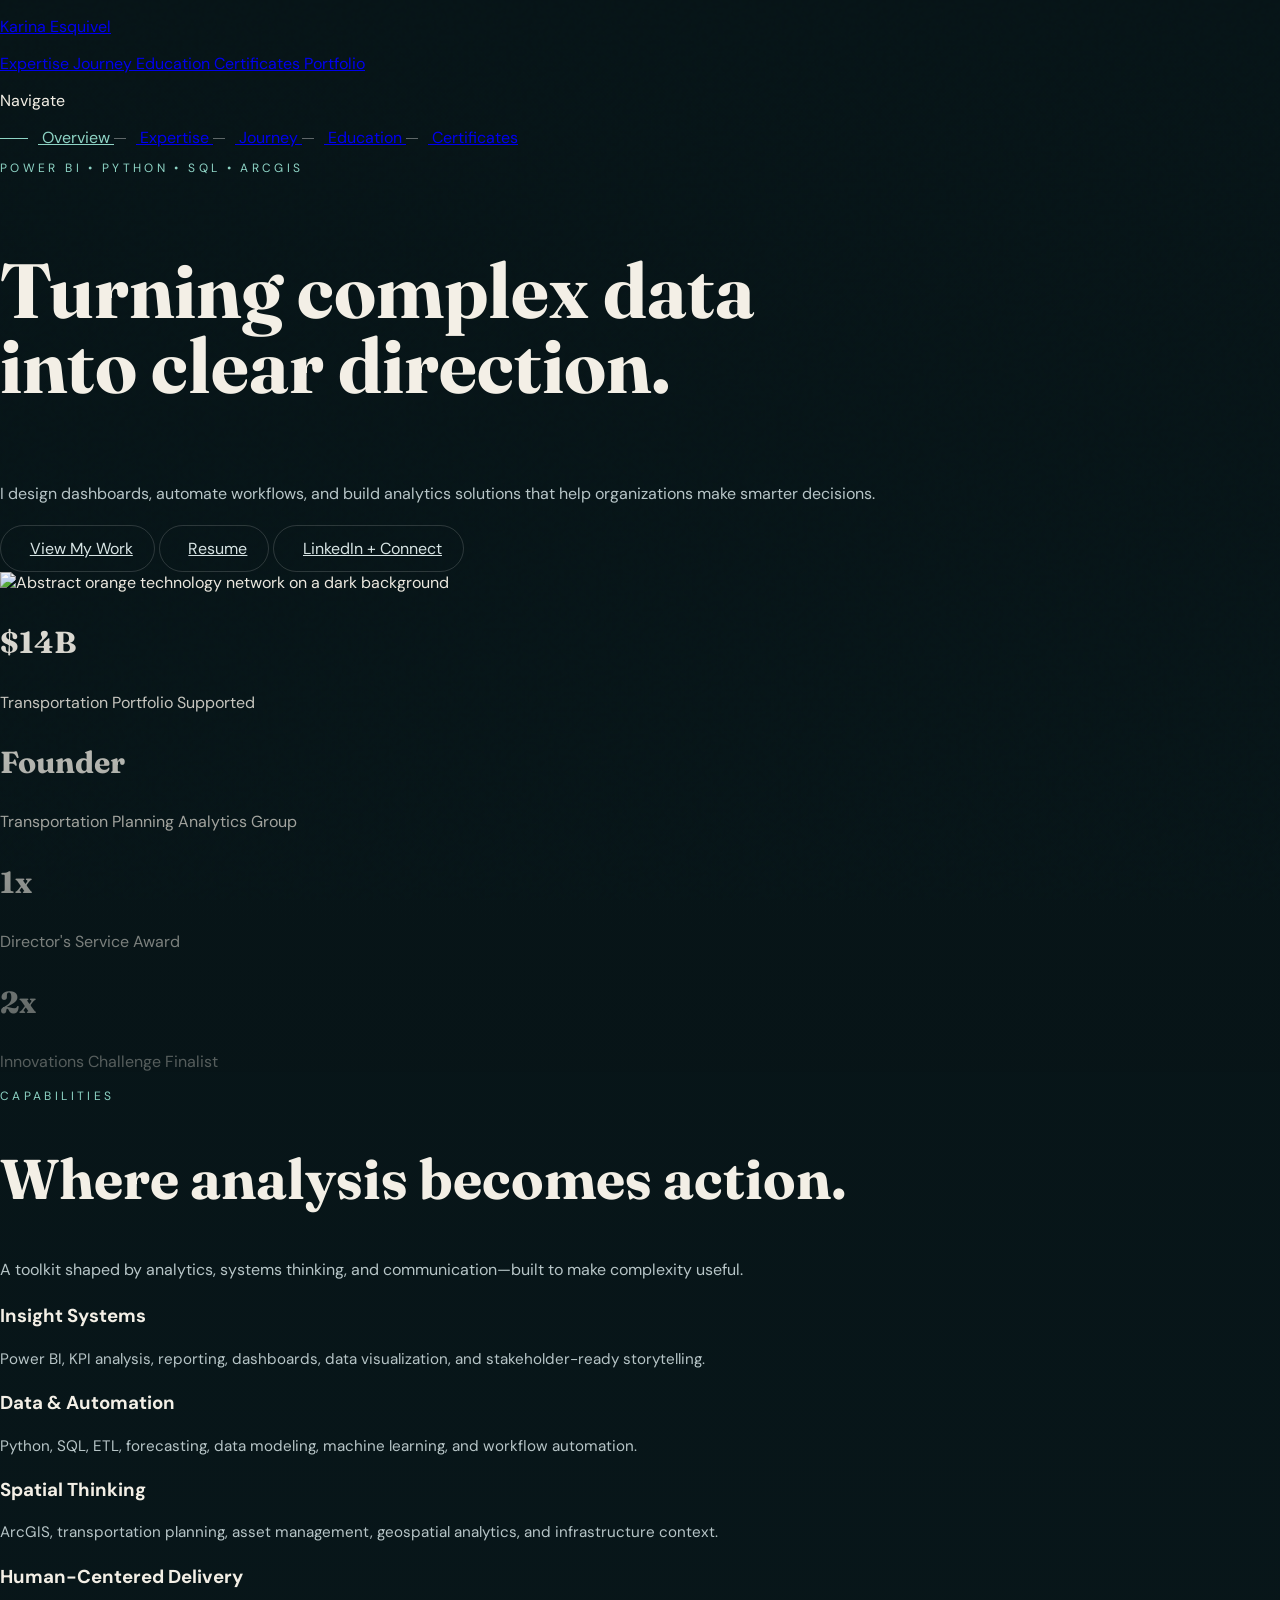
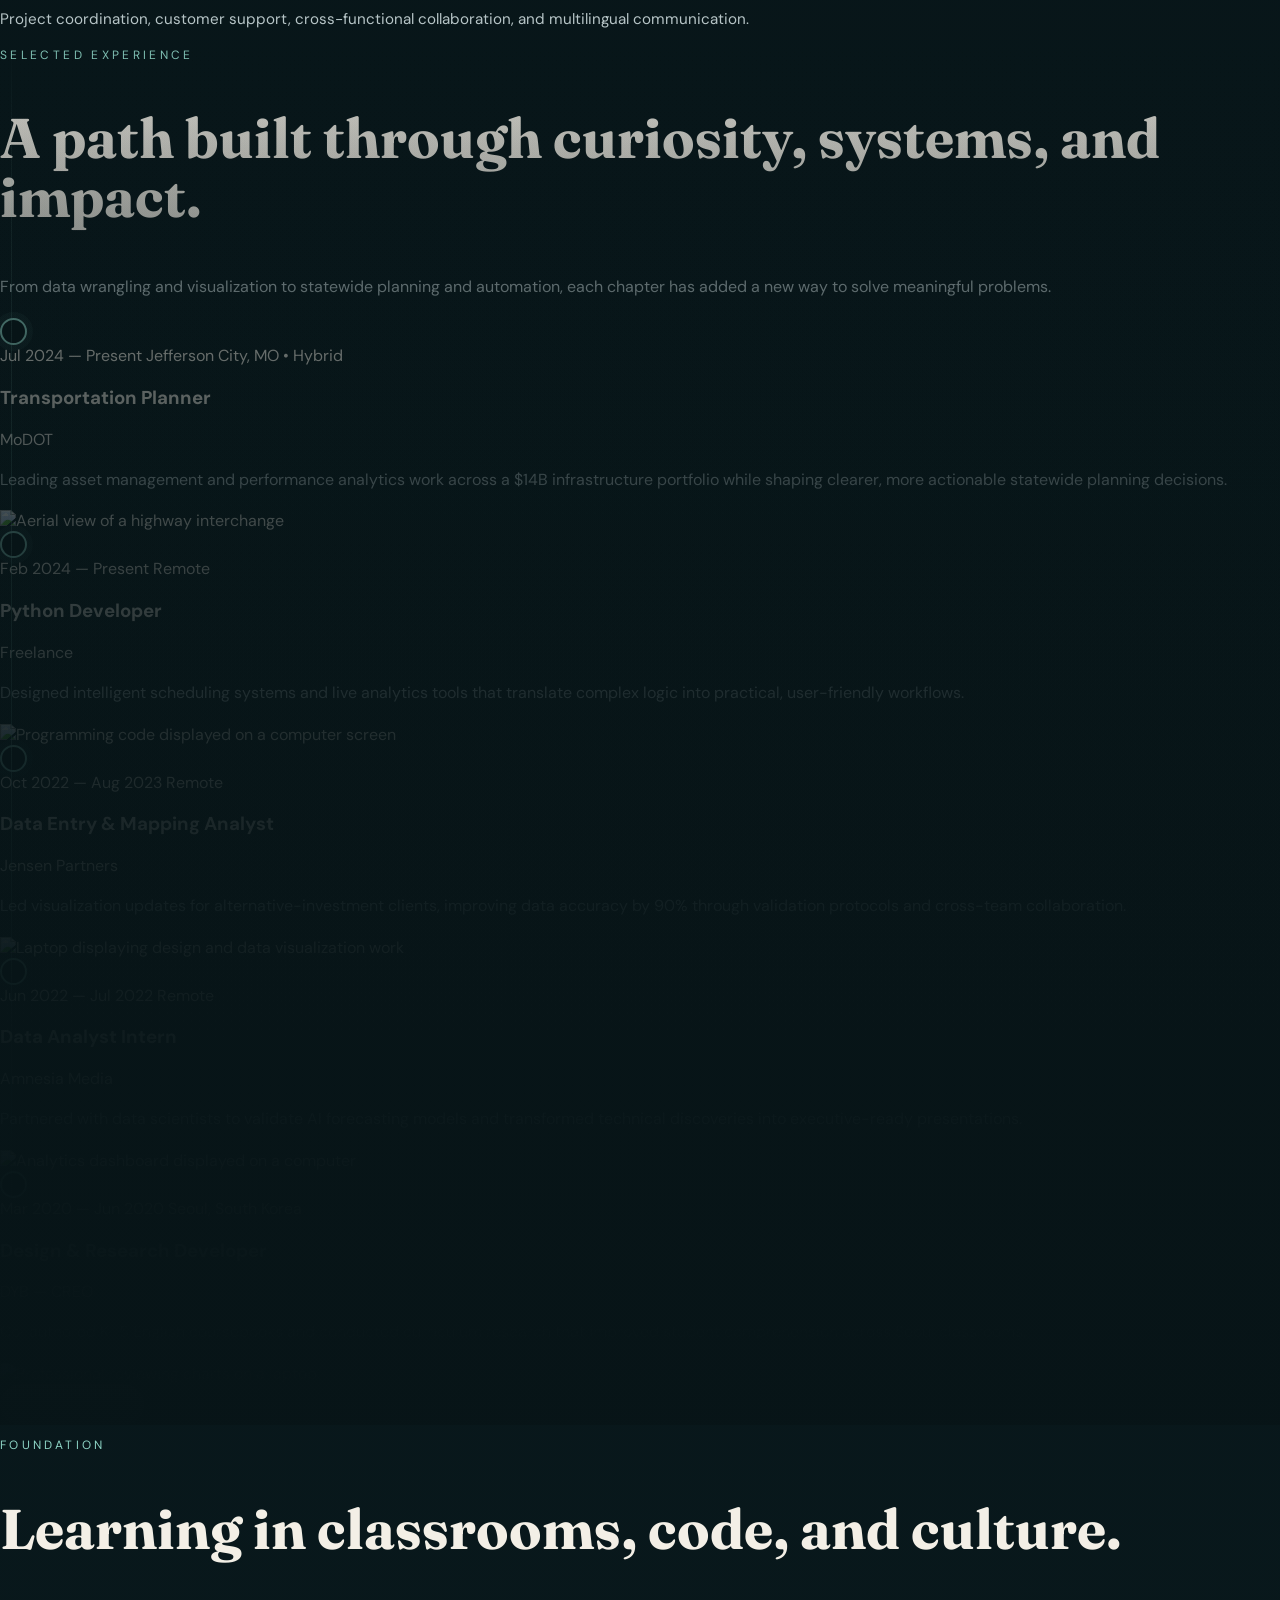
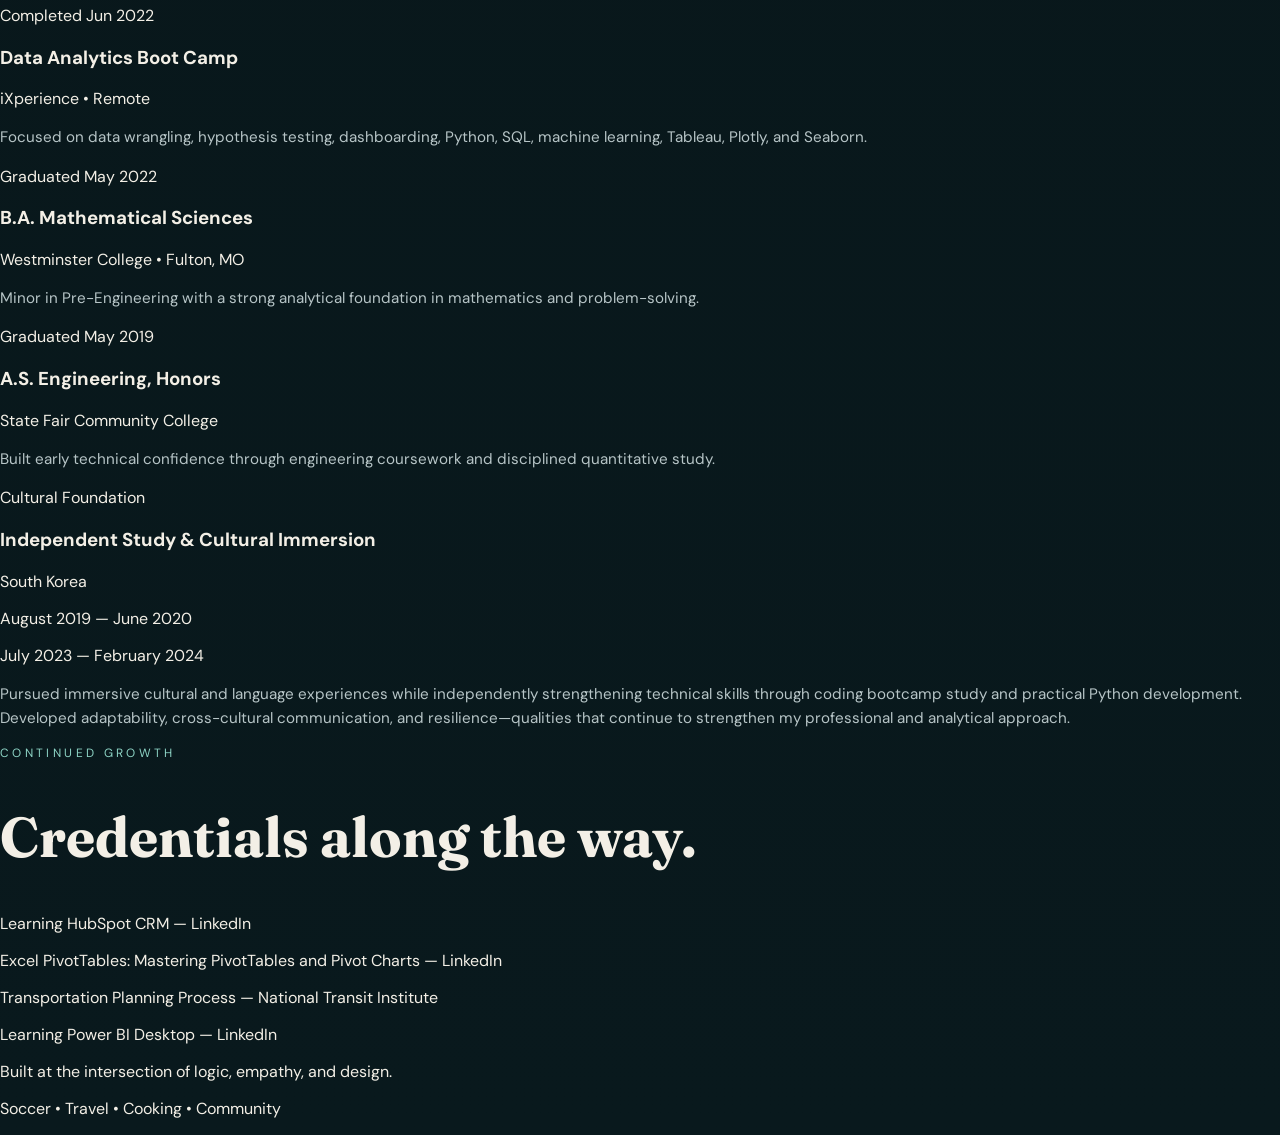
==== commit 1a8c100f: "Add files via upload Update portfolio case studies and education section" ====
--- a/index.html
+++ b/index.html
@@ -1,631 +1,1268 @@
 <!doctype html>
 <html lang="en">
-    <head>
-        <meta charset="UTF-8"/>
-        <meta name="viewport" content="width=device-width, initial-scale=1.0"/>
-        <title>Karina Gessel-Esquivel | Portfolio</title>
-        <!-- Tailwind -->
-        <script src="https://cdn.tailwindcss.com/3.4.17">
-        </script>
-        <!-- Lucide Icons -->
-        <script src="https://cdn.jsdelivr.net/npm/lucide@0.263.0/dist/umd/lucide.min.js">
-        </script>
-        <!-- Fonts -->
-        <link rel="preconnect" href="https://fonts.googleapis.com"/>
-        <link rel="preconnect" href="https://fonts.gstatic.com" crossorigin/>
-        <link href="https://fonts.googleapis.com/css2?family=DM+Sans:wght@400;500;700&family=Fraunces:opsz,wght@9.144,600;9.144,700&display=swap" rel="stylesheet"/>
-        <!-- Custom CSS -->
-        <link rel="stylesheet" href="css/style.css"/>
-    </head>
-    <body data-template-id="__page-root" class="w-full min-h-screen grain" style="background: linear-gradient(rgb(7, 20, 23), rgb(9, 25, 29));">
-        <div class="w-full">
-            <!----------------HEADER------------------->
-            <header class="sticky top-0 z-50 w-full border-b border-white/10 bg-gradient-to-b from-[#0c1f23] to-[#09191d] backdrop-blur-md">
-                <div class="max-w-[1400px] mx-auto px-6 lg:px-10 py-5 flex items-center justify-between gap-6">
-                    <div class="flex items-center gap-3">
-                        <div class="w-2.5 h-2.5 rounded-full bg-[#8dd4c5]"></div>
-                        <p
-                          id="brand-name"
-                          data-template-id="brand-name"
-                          class="canva-text uppercase tracking-[0.28em] text-xs text-[#b7c5c7]">
-                          Karina Esquivel
-                        </p>
-                    </div>
-                    <nav id="resume-nav" class="hidden md:flex gap-7 text-xs uppercase tracking-[0.18em] text-[#b7c5c7]">
-                        <a href="#expertise" data-template-id="top-nav-expertise" class="canva-link nav-link-top hover:text-white transition" style="color: rgb(183, 197, 199); font-weight: 500; font-style: normal; font-size: 12px;">Expertise</a> <a href="#journey" data-template-id="top-nav-journey" class="canva-link nav-link-top hover:text-white transition" style="color: rgb(183, 197, 199); font-weight: 500; font-style: normal; font-size: 12px;">Journey</a> <a href="#education" data-template-id="top-nav-education" class="canva-link nav-link-top hover:text-white transition" style="color: rgb(183, 197, 199); font-weight: 500; font-style: normal; font-size: 12px;">Education</a> <a href="#certificates" data-template-id="top-nav-certificates" class="canva-link nav-link-top hover:text-white transition" style="color: rgb(183, 197, 199); font-weight: 500; font-style: normal; font-size: 12px;">Certificates</a>
-                    </nav>
-                    <button id="header-back-button" data-template-id="work-back-button" class="canva-button hidden items-center gap-2 text-xs uppercase tracking-[0.18em] text-[#d7e4e4] border border-white/15 rounded-full px-4 py-2 hover:border-[#8dd4c5]/60 transition" type="button" style="color: rgb(215, 228, 228); font-weight: 400; font-style: normal; font-size: 12px;"> Return Home </button>
-                </div>
-            </header>
-            <main class="w-full">
-                <!---------------RESUME-------------------->
-                <div id="resume-view">
-                    <!---------NAVIGATION SECTION------------------>
-                    <section id="overview" class="max-w-[1400px] mx-auto px-6 lg:px-10 pt-10 lg:pt-16 pb-16 lg:pb-24 grid lg:grid-cols-[220px_1fr] gap-10">
-                        <aside class="desktop-rail">
-                            <div class="fixed top-32 w-[220px] pt-2">
-                                <p data-template-id="rail-label" class="canva-text text-[11px] uppercase tracking-[0.28em] text-[#6f8d92] mb-8" style="color: rgb(111, 141, 146); font-weight: 500; font-style: normal; font-size: 11px; letter-spacing: 0.18rem;">
-                                    Navigate
+<head>
+    <meta charset="UTF-8">
+
+    <meta
+        name="viewport"
+        content="width=device-width, initial-scale=1.0"
+    >
+
+    <title>
+        Karina Gessel-Esquivel | Data Analytics &amp; Transportation Planning
+    </title>
+
+    <!-- Tailwind CSS -->
+    <script src="https://cdn.tailwindcss.com/3.4.17"></script>
+
+    <!-- Lucide Icons -->
+    <script src="https://cdn.jsdelivr.net/npm/lucide@0.263.0/dist/umd/lucide.min.js"></script>
+
+    <!-- Google Fonts -->
+    <link rel="preconnect" href="https://fonts.googleapis.com">
+
+    <link
+        rel="preconnect"
+        href="https://fonts.gstatic.com"
+        crossorigin
+    >
+
+    <link
+        href="https://fonts.googleapis.com/css2?family=DM+Sans:wght@400;500;700&family=Fraunces:opsz,wght@9..144,600;9..144,700&display=swap"
+        rel="stylesheet"
+    >
+
+    <!-- Custom CSS -->
+    <link rel="stylesheet" href="css/style.css">
+</head>
+
+<body
+    data-template-id="__page-root"
+    class="w-full min-h-screen grain"
+    style="background: linear-gradient(rgb(7, 20, 23), rgb(9, 25, 29));"
+>
+
+    <div class="w-full">
+
+        <!-- HEADER -->
+        <header
+            class="sticky top-0 z-50 w-full border-b border-white/10 bg-gradient-to-b from-[#0c1f23] to-[#09191d] backdrop-blur-md"
+        >
+            <div
+                class="max-w-[1400px] mx-auto px-6 lg:px-10 py-5 flex items-center justify-between gap-6"
+            >
+
+                <!-- Brand -->
+                <a
+                    href="#overview"
+                    class="flex items-center gap-3"
+                    aria-label="Return to overview"
+                >
+                    <div class="w-2.5 h-2.5 rounded-full bg-[#8dd4c5]"></div>
+
+                    <p
+                        id="brand-name"
+                        data-template-id="brand-name"
+                        class="canva-text uppercase tracking-[0.28em] text-xs text-[#b7c5c7]"
+                    >
+                        Karina Esquivel
+                    </p>
+                </a>
+
+                <!-- Desktop Navigation -->
+                <nav
+                    id="resume-nav"
+                    class="hidden md:flex items-center gap-7 text-xs uppercase tracking-[0.18em] text-[#b7c5c7]"
+                    aria-label="Main navigation"
+                >
+                    <a
+                        href="#expertise"
+                        data-template-id="top-nav-expertise"
+                        class="canva-link nav-link-top hover:text-white transition"
+                    >
+                        Expertise
+                    </a>
+
+                    <a
+                        href="#journey"
+                        data-template-id="top-nav-journey"
+                        class="canva-link nav-link-top hover:text-white transition"
+                    >
+                        Journey
+                    </a>
+
+                    <a
+                        href="#education"
+                        data-template-id="top-nav-education"
+                        class="canva-link nav-link-top hover:text-white transition"
+                    >
+                        Education
+                    </a>
+
+                    <a
+                        href="#certificates"
+                        data-template-id="top-nav-certificates"
+                        class="canva-link nav-link-top hover:text-white transition"
+                    >
+                        Certificates
+                    </a>
+
+                    <a
+                        href="portfolio.html"
+                        class="canva-link nav-link-top hover:text-white transition"
+                    >
+                        Portfolio
+                    </a>
+                </nav>
+
+            </div>
+        </header>
+
+        <main class="w-full">
+
+            <!-- MAIN RESUME / LANDING PAGE -->
+            <div>
+
+                <!-- OVERVIEW AND SIDE NAVIGATION -->
+                <section
+                    id="overview"
+                    class="max-w-[1400px] mx-auto px-6 lg:px-10 pt-10 lg:pt-16 pb-16 lg:pb-24 grid lg:grid-cols-[220px_1fr] gap-10"
+                >
+
+                    <!-- Side Navigation -->
+                    <aside class="desktop-rail">
+
+                        <div class="fixed top-32 w-[220px] pt-2">
+
+                            <p
+                                data-template-id="rail-label"
+                                class="canva-text text-[11px] uppercase tracking-[0.28em] text-[#6f8d92] mb-8"
+                            >
+                                Navigate
+                            </p>
+
+                            <nav
+                                class="space-y-5 text-sm text-[#9db1b4]"
+                                aria-label="Page sections"
+                            >
+                                <a
+                                    href="#overview"
+                                    class="nav-link active block transition"
+                                    data-section="overview"
+                                >
+                                    Overview
+                                </a>
+
+                                <a
+                                    href="#expertise"
+                                    class="nav-link block transition"
+                                    data-section="expertise"
+                                >
+                                    Expertise
+                                </a>
+
+                                <a
+                                    href="#journey"
+                                    class="nav-link block transition"
+                                    data-section="journey"
+                                >
+                                    Journey
+                                </a>
+
+                                <a
+                                    href="#education"
+                                    class="nav-link block transition"
+                                    data-section="education"
+                                >
+                                    Education
+                                </a>
+
+                                <a
+                                    href="#certificates"
+                                    class="nav-link block transition"
+                                    data-section="certificates"
+                                >
+                                    Certificates
+                                </a>
+                            </nav>
+
+                        </div>
+
+                    </aside>
+
+                    <!-- MAIN CONTENT COLUMN -->
+                    <div>
+
+                        <!-- HERO / OVERVIEW -->
+                        <section
+                            class="grid xl:grid-cols-[1.08fr_.92fr] gap-8 lg:gap-10 items-stretch"
+                        >
+
+                            <div class="reveal">
+
+                                <p
+                                    data-template-id="hero-eyebrow"
+                                    class="canva-text eyebrow mb-5"
+                                >
+                                    Power BI • Python • SQL • ArcGIS
                                 </p>
-                                <nav class="space-y-5 text-sm text-[#9db1b4]">
-                                    <a href="#overview" class="nav-link active block transition" data-section="overview">Overview</a> <a href="#expertise" class="nav-link block transition" data-section="expertise">Expertise</a> <a href="#journey" class="nav-link block transition" data-section="journey">Journey</a> <a href="#education" class="nav-link block transition" data-section="education">Education</a> <a href="#certificates" class="nav-link block transition" data-section="certificates">Certificates</a>
-                                </nav>
+
+                                <h1
+                                    data-template-id="hero-title"
+                                    class="canva-text hero-title"
+                                >
+                                    Turning complex data into clear direction.
+                                </h1>
+
+                                <p
+                                    data-template-id="hero-subtitle"
+                                    class="canva-text body-copy mt-6 text-lg md:text-xl max-w-2xl"
+                                >
+                                    I design dashboards, automate workflows, and
+                                    build analytics solutions that help
+                                    organizations make smarter decisions.
+                                </p>
+
+                                <div class="mt-8 flex flex-wrap gap-3">
+
+    <!-- View My Work -->
+    <a
+        href="portfolio.html"
+        class="canva-link btn-outline text-sm bg-white/[0.03]"
+    >
+        <i
+            data-lucide="briefcase"
+            class="w-4 h-4"
+        ></i>
+
+        <span>View My Work</span>
+    </a>
+
+    <!-- Resume -->
+    <a
+        href="resume.html"
+        class="canva-link btn-outline text-sm bg-white/[0.03]"
+    >
+        <i
+            data-lucide="file-text"
+            class="w-4 h-4"
+        ></i>
+
+        <span>Resume</span>
+    </a>
+
+    <!-- LinkedIn -->
+    <a
+        href="https://www.linkedin.com/in/karina-gessel-esquivel/"
+        target="_blank"
+        rel="noopener noreferrer"
+        class="canva-link btn-outline text-sm bg-white/[0.03]"
+    >
+        <i
+            data-lucide="linkedin"
+            class="w-4 h-4"
+        ></i>
+
+        <span>LinkedIn + Connect</span>
+    </a>
+
+</div>
+
                             </div>
-                        </aside>
-                        <!--------------OVERVIEW MAIN SECTION----------------->
-                        <div>
-                            <section class="grid xl:grid-cols-[1.08fr_.92fr] gap-8 lg:gap-10 items-stretch">
-                                <div class="reveal">
-                                    <p data-template-id="hero-eyebrow" class="canva-text uppercase tracking-[0.28em] text-xs text-[#8dd4c5] mb-5" style="color: rgb(141, 212, 197); font-weight: 700; font-style: normal; font-size: 12px; letter-spacing: 0.18rem;">
-                                        Power bi • python • Sql • ARcgis
-                                    </p>
-                                    <h1 data-template-id="hero-title" class="canva-text display text-[3.1rem] sm:text-[4.5rem] lg:text-[5.3rem] leading-[0.98] max-w-4xl" style="color: rgb(243, 239, 230); font-weight: 700; font-style: normal; font-size: 32px;">
-                                        Turning complex data into clear direction.
-                                    </h1>
-                                    <p data-template-id="hero-subtitle" class="canva-text mt-6 text-lg md:text-xl text-[#b7c5c7] max-w-2xl leading-8" style="color: rgb(183, 197, 199); font-weight: 400; font-style: normal; font-size: 20px; line-height: 1.6;">
-                                        I design dashboards, automate workflows, and build analytics solutions that help organizations make smarter decisions.
-                                    </p>
-                                    <div class="mt-8 flex flex-wrap gap-3">
-                                        <button id="view-work-button" data-template-id="hero-pill-1" class="canva-button px-4 py-2 rounded-full border border-white/15 text-sm text-[#d7e4e4] bg-white/[0.03] hover:border-[#8dd4c5]/60 transition" type="button"> View My Work </button> <a href="resume.html" data-template-id="hero-pill-2" class="canva-link px-4 py-2 rounded-full border border-white/15 text-sm text-[#d7e4e4] bg-white/[0.03] inline-block hover:border-[#8dd4c5]/60 transition"> View Resume </a> <a href="https://www.linkedin.com/in/karina-gessel-esquivel/" target="_blank" rel="noopener noreferrer" data-template-id="hero-pill-3" class="canva-link px-4 py-2 rounded-full border border-white/15 text-sm text-[#d7e4e4] bg-white/[0.03] inline-block hover:border-[#8dd4c5]/60 transition"> LinkedIn Profile + Connect </a>
+
+                            <!-- KPI IMAGE SECTION -->
+                            <div
+                                class="reveal relative min-h-[420px] overflow-hidden rounded-[28px] border border-white/10 image-mask"
+                            >
+
+                                <img
+                                    data-template-id="hero-image"
+                                    loading="lazy"
+                                    class="canva-image absolute inset-0 w-full h-full object-cover"
+                                    src="https://images.pexels.com/photos/10325707/pexels-photo-10325707.png"
+                                    alt="Abstract orange technology network on a dark background"
+                                >
+
+                                <div class="absolute left-6 right-6 bottom-6 z-10">
+
+                                    <div class="grid grid-cols-2 gap-3">
+
+                                        <div
+                                            data-template-id="metric-card-1"
+                                            class="canva-card bg-[#0a1a1d]/80 backdrop-blur-sm rounded-2xl p-4 border border-white/10"
+                                        >
+                                            <p
+                                                data-template-id="metric-value-1"
+                                                class="canva-text metric-value text-[#8dd4c5]"
+                                            >
+                                                $14B
+                                            </p>
+
+                                            <p
+                                                data-template-id="metric-label-1"
+                                                class="canva-text mt-1 text-[11px] uppercase tracking-[0.16em] text-[#b7c5c7]"
+                                            >
+                                                Transportation Portfolio Supported
+                                            </p>
+                                        </div>
+
+                                        <div
+                                            data-template-id="metric-card-2"
+                                            class="canva-card bg-[#0a1a1d]/80 backdrop-blur-sm rounded-2xl p-4 border border-white/10"
+                                        >
+                                            <p
+                                                data-template-id="metric-value-2"
+                                                class="canva-text metric-value text-[#d8a761]"
+                                            >
+                                                Founder
+                                            </p>
+
+                                            <p
+                                                data-template-id="metric-label-2"
+                                                class="canva-text mt-1 text-[11px] uppercase tracking-[0.16em] text-[#b7c5c7]"
+                                            >
+                                                Transportation Planning Analytics Group
+                                            </p>
+                                        </div>
+
+                                        <div
+                                            data-template-id="metric-card-3"
+                                            class="canva-card bg-[#0a1a1d]/80 backdrop-blur-sm rounded-2xl p-4 border border-white/10"
+                                        >
+                                            <p
+                                                data-template-id="metric-value-3"
+                                                class="canva-text metric-value text-[#8dd4c5]"
+                                            >
+                                                1x
+                                            </p>
+
+                                            <p
+                                                data-template-id="metric-label-3"
+                                                class="canva-text mt-1 text-[11px] uppercase tracking-[0.16em] text-[#b7c5c7]"
+                                            >
+                                                Director's Service Award
+                                            </p>
+                                        </div>
+
+                                        <div
+                                            data-template-id="metric-card-4"
+                                            class="canva-card bg-[#0a1a1d]/80 backdrop-blur-sm rounded-2xl p-4 border border-white/10"
+                                        >
+                                            <p
+                                                data-template-id="metric-value-4"
+                                                class="canva-text metric-value text-[#d8a761]"
+                                            >
+                                                2x
+                                            </p>
+
+                                            <p
+                                                data-template-id="metric-label-4"
+                                                class="canva-text mt-1 text-[11px] uppercase tracking-[0.16em] text-[#b7c5c7]"
+                                            >
+                                                Innovations Challenge Finalist
+                                            </p>
+                                        </div>
+
                                     </div>
+
                                 </div>
-                                <!-------------------KPI SECTION-------------------->
-                                <div class="reveal relative min-h-[420px] overflow-hidden rounded-[28px] border border-white/10 image-mask">
-                                    <img data-template-id="hero-image" loading="lazy" class="canva-image absolute inset-0 w-full h-full object-cover" src="https://images.pexels.com/photos/10325707/pexels-photo-10325707.png" alt="Vibrant orange lines and dots form an abstract network on a dark background, evoking technology and connectivity."/>
-                                    <div class="absolute left-6 right-6 bottom-6 z-10">
-                                        <div class="grid grid-cols-2 gap-3">
-                                            <div data-template-id="metric-card-1" class="canva-card bg-[#0a1a1d]/80 backdrop-blur-sm rounded-2xl p-4 border border-white/10" style="background: rgba(10, 26, 29, 0.8);">
-                                                <p data-template-id="metric-value-1" class="canva-text display text-3xl text-[#8dd4c5]" style="color: rgb(141, 212, 197); font-weight: 700; font-style: normal; font-size: 32px;">
-                                                    $14B
+
+                            </div>
+
+                        </section>
+
+                        <!-- EXPERTISE -->
+                        <section
+                            id="expertise"
+                            class="pt-24 reveal"
+                        >
+
+                            <div class="mb-10">
+
+                                <p
+                                    data-template-id="expertise-eyebrow"
+                                    class="canva-text eyebrow mb-3"
+                                >
+                                    Capabilities
+                                </p>
+
+                                <h2
+                                    data-template-id="expertise-title"
+                                    class="canva-text section-title"
+                                >
+                                    Where analysis becomes action.
+                                </h2>
+
+                                <p
+                                    data-template-id="expertise-copy"
+                                    class="canva-text body-copy max-w-2xl mt-3"
+                                >
+                                    A toolkit shaped by analytics, systems
+                                    thinking, and communication—built to make
+                                    complexity useful.
+                                </p>
+
+                            </div>
+
+                            <div class="grid md:grid-cols-2 xl:grid-cols-4 gap-4">
+
+                                <article
+                                    data-template-id="expertise-card-1"
+                                    class="canva-card card-hover rounded-2xl border border-white/10 bg-[#10282d] p-5"
+                                >
+                                    <i
+                                        data-lucide="bar-chart-3"
+                                        class="w-5 h-5 text-[#8dd4c5]"
+                                    ></i>
+
+                                    <h3
+                                        data-template-id="expertise-card-1-title"
+                                        class="canva-text mt-4 font-bold text-lg text-[#f3efe6]"
+                                    >
+                                        Insight Systems
+                                    </h3>
+
+                                    <p
+                                        data-template-id="expertise-card-1-copy"
+                                        class="canva-text small-copy mt-3"
+                                    >
+                                        Power BI, KPI analysis, reporting,
+                                        dashboards, data visualization, and
+                                        stakeholder-ready storytelling.
+                                    </p>
+                                </article>
+
+                                <article
+                                    data-template-id="expertise-card-2"
+                                    class="canva-card card-hover rounded-2xl border border-white/10 bg-[#10282d] p-5"
+                                >
+                                    <i
+                                        data-lucide="workflow"
+                                        class="w-5 h-5 text-[#d8a761]"
+                                    ></i>
+
+                                    <h3
+                                        data-template-id="expertise-card-2-title"
+                                        class="canva-text mt-4 font-bold text-lg text-[#f3efe6]"
+                                    >
+                                        Data &amp; Automation
+                                    </h3>
+
+                                    <p
+                                        data-template-id="expertise-card-2-copy"
+                                        class="canva-text small-copy mt-3"
+                                    >
+                                        Python, SQL, ETL, forecasting, data
+                                        modeling, machine learning, and workflow
+                                        automation.
+                                    </p>
+                                </article>
+
+                                <article
+                                    data-template-id="expertise-card-3"
+                                    class="canva-card card-hover rounded-2xl border border-white/10 bg-[#10282d] p-5"
+                                >
+                                    <i
+                                        data-lucide="map"
+                                        class="w-5 h-5 text-[#8dd4c5]"
+                                    ></i>
+
+                                    <h3
+                                        data-template-id="expertise-card-3-title"
+                                        class="canva-text mt-4 font-bold text-lg text-[#f3efe6]"
+                                    >
+                                        Spatial Thinking
+                                    </h3>
+
+                                    <p
+                                        data-template-id="expertise-card-3-copy"
+                                        class="canva-text small-copy mt-3"
+                                    >
+                                        ArcGIS, transportation planning, asset
+                                        management, geospatial analytics, and
+                                        infrastructure context.
+                                    </p>
+                                </article>
+
+                                <article
+                                    data-template-id="expertise-card-4"
+                                    class="canva-card card-hover rounded-2xl border border-white/10 bg-[#10282d] p-5"
+                                >
+                                    <i
+                                        data-lucide="users"
+                                        class="w-5 h-5 text-[#d8a761]"
+                                    ></i>
+
+                                    <h3
+                                        data-template-id="expertise-card-4-title"
+                                        class="canva-text mt-4 font-bold text-lg text-[#f3efe6]"
+                                    >
+                                        Human-Centered Delivery
+                                    </h3>
+
+                                    <p
+                                        data-template-id="expertise-card-4-copy"
+                                        class="canva-text small-copy mt-3"
+                                    >
+                                        Project coordination, customer support,
+                                        cross-functional collaboration, and
+                                        multilingual communication.
+                                    </p>
+                                </article>
+
+                            </div>
+
+                        </section>
+
+                        <!-- JOURNEY / EXPERIENCE -->
+                        <section
+                            id="journey"
+                            class="pt-24 reveal"
+                        >
+
+                            <div class="mb-10">
+
+                                <p
+                                    data-template-id="journey-eyebrow"
+                                    class="canva-text eyebrow mb-3"
+                                >
+                                    Selected Experience
+                                </p>
+
+                                <h2
+                                    data-template-id="journey-title"
+                                    class="canva-text section-title"
+                                >
+                                    A path built through curiosity, systems, and impact.
+                                </h2>
+
+                                <p
+                                    data-template-id="journey-copy"
+                                    class="canva-text body-copy max-w-2xl mt-3"
+                                >
+                                    From data wrangling and visualization to
+                                    statewide planning and automation, each
+                                    chapter has added a new way to solve
+                                    meaningful problems.
+                                </p>
+
+                            </div>
+
+                            <div class="timeline relative space-y-7">
+
+                                <!-- Job 1 -->
+                                <article class="relative pl-10">
+
+                                    <div class="timeline-dot absolute left-0 top-7"></div>
+
+                                    <div
+                                        data-template-id="job-card-1"
+                                        class="canva-card card-hover rounded-[24px] border border-white/10 bg-[#10282d] overflow-hidden"
+                                    >
+                                        <div class="grid lg:grid-cols-[1fr_220px]">
+
+                                            <div class="p-6 md:p-7">
+
+                                                <div class="flex flex-wrap items-center gap-3 mb-3">
+
+                                                    <span
+                                                        data-template-id="job-1-date"
+                                                        class="canva-tag px-3 py-1 rounded-full text-xs uppercase tracking-[0.14em] bg-[#18383f] text-[#8dd4c5]"
+                                                    >
+                                                        Jul 2024 — Present
+                                                    </span>
+
+                                                    <span
+                                                        data-template-id="job-1-location"
+                                                        class="canva-text text-xs uppercase tracking-[0.14em] text-[#7d989d]"
+                                                    >
+                                                        Jefferson City, MO • Hybrid
+                                                    </span>
+
+                                                </div>
+
+                                                <h3
+                                                    data-template-id="job-1-title"
+                                                    class="canva-text text-2xl font-bold text-[#f3efe6]"
+                                                >
+                                                    Transportation Planner
+                                                </h3>
+
+                                                <p
+                                                    data-template-id="job-1-company"
+                                                    class="canva-text text-[#d8a761] mt-1"
+                                                >
+                                                    MoDOT
                                                 </p>
-                                                <p data-template-id="metric-label-1" class="canva-text mt-1 text-[11px] uppercase tracking-[0.16em] text-[#b7c5c7]" style="color: rgb(183, 197, 199); font-weight: 500; font-style: normal; font-size: 11px;">
-                                                    Transportation Portfolio Supported
+
+                                                <p
+                                                    data-template-id="job-1-summary"
+                                                    class="canva-text body-copy mt-4"
+                                                >
+                                                    Leading asset management and
+                                                    performance analytics work
+                                                    across a $14B infrastructure
+                                                    portfolio while shaping clearer,
+                                                    more actionable statewide
+                                                    planning decisions.
                                                 </p>
+
                                             </div>
-                                            <div data-template-id="metric-card-2" class="canva-card bg-[#0a1a1d]/80 backdrop-blur-sm rounded-2xl p-4 border border-white/10" style="background: rgba(10, 26, 29, 0.8);">
-                                                <p data-template-id="metric-value-2" class="canva-text display text-3xl text-[#d8a761]" style="color: rgb(216, 167, 97); font-weight: 700; font-style: normal; font-size: 32px;">
-                                                    Founder
+
+                                            <div class="relative min-h-[230px] image-mask">
+
+                                                <img
+                                                    data-template-id="job-1-image"
+                                                    loading="lazy"
+                                                    class="canva-image absolute inset-0 w-full h-full object-cover"
+                                                    src="https://images.pexels.com/photos/29617301/pexels-photo-29617301.jpeg"
+                                                    alt="Aerial view of a highway interchange"
+                                                >
+
+                                            </div>
+
+                                        </div>
+                                    </div>
+
+                                </article>
+
+                                <!-- Job 2 -->
+                                <article class="relative pl-10">
+
+                                    <div class="timeline-dot absolute left-0 top-7"></div>
+
+                                    <div
+                                        data-template-id="job-card-2"
+                                        class="canva-card card-hover rounded-[24px] border border-white/10 bg-[#10282d] overflow-hidden"
+                                    >
+                                        <div class="grid lg:grid-cols-[1fr_220px]">
+
+                                            <div class="p-6 md:p-7">
+
+                                                <div class="flex flex-wrap items-center gap-3 mb-3">
+
+                                                    <span
+                                                        data-template-id="job-2-date"
+                                                        class="canva-tag px-3 py-1 rounded-full text-xs uppercase tracking-[0.14em] bg-[#18383f] text-[#8dd4c5]"
+                                                    >
+                                                        Feb 2024 — Present
+                                                    </span>
+
+                                                    <span
+                                                        data-template-id="job-2-location"
+                                                        class="canva-text text-xs uppercase tracking-[0.14em] text-[#7d989d]"
+                                                    >
+                                                        Remote
+                                                    </span>
+
+                                                </div>
+
+                                                <h3
+                                                    data-template-id="job-2-title"
+                                                    class="canva-text text-2xl font-bold text-[#f3efe6]"
+                                                >
+                                                    Python Developer
+                                                </h3>
+
+                                                <p
+                                                    data-template-id="job-2-company"
+                                                    class="canva-text text-[#d8a761] mt-1"
+                                                >
+                                                    Freelance
                                                 </p>
-                                                <p data-template-id="metric-label-2" class="canva-text mt-1 text-[11px] uppercase tracking-[0.16em] text-[#b7c5c7]" style="color: rgb(183, 197, 199); font-weight: 500; font-style: normal; font-size: 11px;">
-                                                    Transportation Planning Analystics Group
+
+                                                <p
+                                                    data-template-id="job-2-summary"
+                                                    class="canva-text body-copy mt-4"
+                                                >
+                                                    Designed intelligent scheduling
+                                                    systems and live analytics tools
+                                                    that translate complex logic into
+                                                    practical, user-friendly workflows.
                                                 </p>
+
                                             </div>
-                                            <div data-template-id="metric-card-3" class="canva-card bg-[#0a1a1d]/80 backdrop-blur-sm rounded-2xl p-4 border border-white/10" style="background: rgba(10, 26, 29, 0.8);">
-                                                <p data-template-id="metric-value-3" class="canva-text display text-3xl text-[#8dd4c5]" style="color: rgb(141, 212, 197); font-weight: 700; font-style: normal; font-size: 32px;">
-                                                    1x
-                                                </p>
-                                                <p data-template-id="metric-label-3" class="canva-text mt-1 text-[11px] uppercase tracking-[0.16em] text-[#b7c5c7]" style="color: rgb(183, 197, 199); font-weight: 500; font-style: normal; font-size: 11px;">
-                                                    director's service award
-                                                </p>
+
+                                            <div class="relative min-h-[230px] image-mask">
+
+                                                <img
+                                                    data-template-id="job-2-image"
+                                                    loading="lazy"
+                                                    class="canva-image absolute inset-0 w-full h-full object-cover"
+                                                    src="https://images.pexels.com/photos/10816120/pexels-photo-10816120.jpeg"
+                                                    alt="Programming code displayed on a computer screen"
+                                                >
+
                                             </div>
-                                            <div data-template-id="metric-card-4" class="canva-card bg-[#0a1a1d]/80 backdrop-blur-sm rounded-2xl p-4 border border-white/10" style="background: rgba(10, 26, 29, 0.8);">
-                                                <p data-template-id="metric-value-4" class="canva-text display text-3xl text-[#d8a761]" style="color: rgb(216, 167, 97); font-weight: 700; font-style: normal; font-size: 32px;">
-                                                    2x
-                                                </p>
-                                                <p data-template-id="metric-label-4" class="canva-text mt-1 text-[11px] uppercase tracking-[0.16em] text-[#b7c5c7]" style="color: rgb(183, 197, 199); font-weight: 500; font-style: normal; font-size: 11px;">
-                                                    innovations challenge finalist
-                                                </p>
+
+                                        </div>
+                                    </div>
+
+                                </article>
+
+                                <!-- Hidden Jobs -->
+                                <div
+                                    id="timeline-expanded-jobs"
+                                    class="space-y-7 hidden"
+                                >
+
+                                    <!-- Job 3 -->
+                                    <article class="relative pl-10">
+
+                                        <div class="timeline-dot absolute left-0 top-7"></div>
+
+                                        <div
+                                            data-template-id="job-card-3"
+                                            class="canva-card card-hover rounded-[24px] border border-white/10 bg-[#10282d] overflow-hidden"
+                                        >
+                                            <div class="grid lg:grid-cols-[1fr_220px]">
+
+                                                <div class="p-6 md:p-7">
+
+                                                    <div class="flex flex-wrap items-center gap-3 mb-3">
+
+                                                        <span
+                                                            data-template-id="job-3-date"
+                                                            class="canva-tag px-3 py-1 rounded-full text-xs uppercase tracking-[0.14em] bg-[#18383f] text-[#8dd4c5]"
+                                                        >
+                                                            Oct 2022 — Aug 2023
+                                                        </span>
+
+                                                        <span
+                                                            data-template-id="job-3-location"
+                                                            class="canva-text text-xs uppercase tracking-[0.14em] text-[#7d989d]"
+                                                        >
+                                                            Remote
+                                                        </span>
+
+                                                    </div>
+
+                                                    <h3
+                                                        data-template-id="job-3-title"
+                                                        class="canva-text text-2xl font-bold text-[#f3efe6]"
+                                                    >
+                                                        Data Entry &amp; Mapping Analyst
+                                                    </h3>
+
+                                                    <p
+                                                        data-template-id="job-3-company"
+                                                        class="canva-text text-[#d8a761] mt-1"
+                                                    >
+                                                        Jensen Partners
+                                                    </p>
+
+                                                    <p
+                                                        data-template-id="job-3-summary"
+                                                        class="canva-text body-copy mt-4"
+                                                    >
+                                                        Led visualization updates for
+                                                        alternative-investment clients,
+                                                        improving data accuracy by 90%
+                                                        through validation protocols and
+                                                        cross-team collaboration.
+                                                    </p>
+
+                                                </div>
+
+                                                <div class="relative min-h-[230px] image-mask">
+
+                                                    <img
+                                                        data-template-id="job-3-image"
+                                                        loading="lazy"
+                                                        class="canva-image absolute inset-0 w-full h-full object-cover"
+                                                        src="https://images.pexels.com/photos/3862630/pexels-photo-3862630.jpeg"
+                                                        alt="Laptop displaying design and data visualization work"
+                                                    >
+
+                                                </div>
+
                                             </div>
                                         </div>
-                                    </div>
-                                </div>
-                            </section>
-                            <!---------------EXPERTISE SECTION------------------>
-                            <section id="expertise" class="pt-24 reveal">
-                                <div class="mb-10">
-                                    <p data-template-id="expertise-eyebrow" class="canva-text uppercase tracking-[0.28em] text-xs text-[#8dd4c5] mb-3" style="color: rgb(141, 212, 197); font-weight: 700; font-style: normal; font-size: 12px; letter-spacing: 0.18rem;">
-                                        Capabilities
-                                    </p>
-                                    <h2 data-template-id="expertise-title" class="canva-text display text-[2.5rem] md:text-[3.5rem] leading-tight" style="color: rgb(243, 239, 230); font-weight: 700; font-style: normal; font-size: 24px;">
-                                        Where analysis becomes action.
-                                    </h2>
-                                    <p data-template-id="expertise-copy" class="canva-text max-w-2xl mt-3 text-[#a9bcbe] leading-7" style="color: rgb(169, 188, 190); font-weight: 400; font-style: normal; font-size: 16px; line-height: 1.6;">
-                                        A toolkit shaped by analytics, systems thinking, and communication — built to make complexity useful.
-                                    </p>
-                                </div>
-                                <div class="grid md:grid-cols-2 xl:grid-cols-4 gap-4">
-                                    <article data-template-id="expertise-card-1" class="canva-card card-hover rounded-2xl border border-white/10 bg-[#10282d] p-5" style="background: rgb(16, 40, 45);">
-                                        <i data-lucide="bar-chart-3" class="w-5 h-5 text-[#8dd4c5]"></i>
-                                        <h3 data-template-id="expertise-card-1-title" class="canva-text mt-4 font-bold text-lg" style="color: rgb(243, 239, 230); font-weight: 700; font-style: normal; font-size: 18px;">
-                                            Insight Systems
-                                        </h3>
-                                        <p data-template-id="expertise-card-1-copy" class="canva-text mt-3 text-sm text-[#b7c5c7] leading-6" style="color: rgb(183, 197, 199); font-weight: 400; font-style: normal; font-size: 14px; line-height: 1.5;">
-                                            Power BI, KPI analysis, reporting, dashboards, data visualization, and stakeholder-ready storytelling.
-                                        </p>
+
                                     </article>
-                                    <article data-template-id="expertise-card-2" class="canva-card card-hover rounded-2xl border border-white/10 bg-[#10282d] p-5" style="background: rgb(16, 40, 45);">
-                                        <i data-lucide="workflow" class="w-5 h-5 text-[#d8a761]"></i>
-                                        <h3 data-template-id="expertise-card-2-title" class="canva-text mt-4 font-bold text-lg" style="color: rgb(243, 239, 230); font-weight: 700; font-style: normal; font-size: 18px;">
-                                            Data &amp; Automation
-                                        </h3>
-                                        <p data-template-id="expertise-card-2-copy" class="canva-text mt-3 text-sm text-[#b7c5c7] leading-6" style="color: rgb(183, 197, 199); font-weight: 400; font-style: normal; font-size: 14px; line-height: 1.5;">
-                                            Python, SQL, ETL, forecasting, data modelling, machine learning, and workflow automation.
-                                        </p>
-                                    </article>
-                                    <article data-template-id="expertise-card-3" class="canva-card card-hover rounded-2xl border border-white/10 bg-[#10282d] p-5" style="background: rgb(16, 40, 45);">
-                                        <i data-lucide="map" class="w-5 h-5 text-[#8dd4c5]"></i>
-                                        <h3 data-template-id="expertise-card-3-title" class="canva-text mt-4 font-bold text-lg" style="color: rgb(243, 239, 230); font-weight: 700; font-style: normal; font-size: 18px;">
-                                            Spatial Thinking
-                                        </h3>
-                                        <p data-template-id="expertise-card-3-copy" class="canva-text mt-3 text-sm text-[#b7c5c7] leading-6" style="color: rgb(183, 197, 199); font-weight: 400; font-style: normal; font-size: 14px; line-height: 1.5;">
-                                            ArcGIS, transportation planning, asset management, geospatial analytics, and infrastructure context.
-                                        </p>
-                                    </article>
-                                    <article data-template-id="expertise-card-4" class="canva-card card-hover rounded-2xl border border-white/10 bg-[#10282d] p-5" style="background: rgb(16, 40, 45);">
-                                        <i data-lucide="users" class="w-5 h-5 text-[#d8a761]"></i>
-                                        <h3 data-template-id="expertise-card-4-title" class="canva-text mt-4 font-bold text-lg" style="color: rgb(243, 239, 230); font-weight: 700; font-style: normal; font-size: 18px;">
-                                            Human-Centered Delivery
-                                        </h3>
-                                        <p data-template-id="expertise-card-4-copy" class="canva-text mt-3 text-sm text-[#b7c5c7] leading-6" style="color: rgb(183, 197, 199); font-weight: 400; font-style: normal; font-size: 14px; line-height: 1.5;">
-                                            Project coordination, customer support, cross-functional collaboration, and multilingual communication.
-                                        </p>
-                                    </article>
-                                </div>
-                            </section>
-                            <!---------------RESUME JOURNEY SECTION-------------------->
-                            <section id="journey" class="pt-24 reveal">
-                                <div class="mb-10">
-                                    <p data-template-id="journey-eyebrow" class="canva-text uppercase tracking-[0.28em] text-xs text-[#8dd4c5] mb-3" style="color: rgb(141, 212, 197); font-weight: 700; font-style: normal; font-size: 12px; letter-spacing: 0.18rem;">
-                                        Selected Experience
-                                    </p>
-                                    <h2 data-template-id="journey-title" class="canva-text display text-[2.5rem] md:text-[3.5rem] leading-tight" style="color: rgb(243, 239, 230); font-weight: 700; font-style: normal; font-size: 24px;">
-                                        A path built through curiosity, systems, and impact.
-                                    </h2>
-                                    <p data-template-id="journey-copy" class="canva-text max-w-2xl mt-3 text-[#a9bcbe] leading-7" style="color: rgb(169, 188, 190); font-weight: 400; font-style: normal; font-size: 16px; line-height: 1.6;">
-                                        From data wrangling and visualization to statewide planning and automation, each chapter has added a new way to solve meaningful problems.
-                                    </p>
-                                </div>
-                                <div class="timeline relative space-y-7">
+
+                                    <!-- Job 4 -->
                                     <article class="relative pl-10">
+
                                         <div class="timeline-dot absolute left-0 top-7"></div>
-                                        <div data-template-id="job-card-1" class="canva-card card-hover rounded-[24px] border border-white/10 bg-[#10282d] overflow-hidden" style="background: rgb(16, 40, 45);">
+
+                                        <div
+                                            data-template-id="job-card-4"
+                                            class="canva-card card-hover rounded-[24px] border border-white/10 bg-[#10282d] overflow-hidden"
+                                        >
                                             <div class="grid lg:grid-cols-[1fr_220px]">
+
                                                 <div class="p-6 md:p-7">
+
                                                     <div class="flex flex-wrap items-center gap-3 mb-3">
-                                                        <span data-template-id="job-1-date" class="canva-tag px-3 py-1 rounded-full text-xs uppercase tracking-[0.14em] bg-[#18383f] text-[#8dd4c5]" style="background: rgb(24, 56, 63); color: rgb(141, 212, 197); font-weight: 700; font-style: normal; font-size: 11px;">Jul 2024 — Present</span><span data-template-id="job-1-location" class="canva-text text-xs uppercase tracking-[0.14em] text-[#7d989d]" style="color: rgb(125, 152, 157); font-weight: 500; font-style: normal; font-size: 11px;">Jefferson City, MO • Hybrid</span>
+
+                                                        <span
+                                                            data-template-id="job-4-date"
+                                                            class="canva-tag px-3 py-1 rounded-full text-xs uppercase tracking-[0.14em] bg-[#18383f] text-[#8dd4c5]"
+                                                        >
+                                                            Jun 2022 — Jul 2022
+                                                        </span>
+
+                                                        <span
+                                                            data-template-id="job-4-location"
+                                                            class="canva-text text-xs uppercase tracking-[0.14em] text-[#7d989d]"
+                                                        >
+                                                            Remote
+                                                        </span>
+
                                                     </div>
-                                                    <h3 data-template-id="job-1-title" class="canva-text text-2xl font-bold" style="color: rgb(243, 239, 230); font-weight: 700; font-style: normal; font-size: 24px;">
-                                                        Transportation Planner
+
+                                                    <h3
+                                                        data-template-id="job-4-title"
+                                                        class="canva-text text-2xl font-bold text-[#f3efe6]"
+                                                    >
+                                                        Data Analyst Intern
                                                     </h3>
-                                                    <p data-template-id="job-1-company" class="canva-text text-[#d8a761] mt-1" style="color: rgb(216, 167, 97); font-weight: 500; font-style: normal; font-size: 16px;">
-                                                        MoDOT
+
+                                                    <p
+                                                        data-template-id="job-4-company"
+                                                        class="canva-text text-[#d8a761] mt-1"
+                                                    >
+                                                        Amnesia Media
                                                     </p>
-                                                    <p data-template-id="job-1-summary" class="canva-text mt-4 text-[#b7c5c7] leading-7" style="color: rgb(183, 197, 199); font-weight: 400; font-style: normal; font-size: 16px; line-height: 1.6;">
-                                                        Leading asset management and performance analytics work across a $14B infrastructure portfolio while shaping clearer, more actionable statewide planning decisions.
+
+                                                    <p
+                                                        data-template-id="job-4-summary"
+                                                        class="canva-text body-copy mt-4"
+                                                    >
+                                                        Partnered with data scientists
+                                                        to validate AI forecasting
+                                                        models and transformed technical
+                                                        discoveries into executive-ready
+                                                        presentations.
                                                     </p>
+
                                                 </div>
+
                                                 <div class="relative min-h-[230px] image-mask">
-                                                    <img data-template-id="job-1-image" loading="lazy" class="canva-image absolute inset-0 w-full h-full object-cover" src="https://images.pexels.com/photos/29617301/pexels-photo-29617301.jpeg" alt="Intricate aerial view of a busy multi-level highway interchange in an urban area."/>
+
+                                                    <img
+                                                        data-template-id="job-4-image"
+                                                        loading="lazy"
+                                                        class="canva-image absolute inset-0 w-full h-full object-cover"
+                                                        src="https://images.pexels.com/photos/5632399/pexels-photo-5632399.jpeg"
+                                                        alt="Analytics dashboard displayed on a computer"
+                                                    >
+
                                                 </div>
+
                                             </div>
                                         </div>
+
                                     </article>
+
+                                    <!-- Job 5 -->
                                     <article class="relative pl-10">
+
                                         <div class="timeline-dot absolute left-0 top-7"></div>
-                                        <div data-template-id="job-card-2" class="canva-card card-hover rounded-[24px] border border-white/10 bg-[#10282d] overflow-hidden" style="background: rgb(16, 40, 45);">
+
+                                        <div
+                                            data-template-id="job-card-5"
+                                            class="canva-card card-hover rounded-[24px] border border-white/10 bg-[#10282d] overflow-hidden"
+                                        >
                                             <div class="grid lg:grid-cols-[1fr_220px]">
+
                                                 <div class="p-6 md:p-7">
+
                                                     <div class="flex flex-wrap items-center gap-3 mb-3">
-                                                        <span data-template-id="job-2-date" class="canva-tag px-3 py-1 rounded-full text-xs uppercase tracking-[0.14em] bg-[#18383f] text-[#8dd4c5]" style="background: rgb(24, 56, 63); color: rgb(141, 212, 197); font-weight: 700; font-style: normal; font-size: 11px;">Feb 2024 — Present</span><span data-template-id="job-2-location" class="canva-text text-xs uppercase tracking-[0.14em] text-[#7d989d]" style="color: rgb(125, 152, 157); font-weight: 500; font-style: normal; font-size: 11px;">Remote</span>
+
+                                                        <span
+                                                            data-template-id="job-5-date"
+                                                            class="canva-tag px-3 py-1 rounded-full text-xs uppercase tracking-[0.14em] bg-[#18383f] text-[#8dd4c5]"
+                                                        >
+                                                            Mar 2020 — Jun 2020
+                                                        </span>
+
+                                                        <span
+                                                            data-template-id="job-5-location"
+                                                            class="canva-text text-xs uppercase tracking-[0.14em] text-[#7d989d]"
+                                                        >
+                                                            Seoul, South Korea
+                                                        </span>
+
                                                     </div>
-                                                    <h3 data-template-id="job-2-title" class="canva-text text-2xl font-bold" style="color: rgb(243, 239, 230); font-weight: 700; font-style: normal; font-size: 24px;">
-                                                        Python Developer
+
+                                                    <h3
+                                                        data-template-id="job-5-title"
+                                                        class="canva-text text-2xl font-bold text-[#f3efe6]"
+                                                    >
+                                                        Design &amp; Research Developer
                                                     </h3>
-                                                    <p data-template-id="job-2-company" class="canva-text text-[#d8a761] mt-1" style="color: rgb(216, 167, 97); font-weight: 500; font-style: normal; font-size: 16px;">
-                                                        Freelance
+
+                                                    <p
+                                                        data-template-id="job-5-company"
+                                                        class="canva-text text-[#d8a761] mt-1"
+                                                    >
+                                                        DYB — CREO
                                                     </p>
-                                                    <p data-template-id="job-2-summary" class="canva-text mt-4 text-[#b7c5c7] leading-7" style="color: rgb(183, 197, 199); font-weight: 400; font-style: normal; font-size: 16px; line-height: 1.6;">
-                                                        Designed intelligent scheduling systems and live analytics tools that translate complex logic into practical, user-friendly workflows.
+
+                                                    <p
+                                                        data-template-id="job-5-summary"
+                                                        class="canva-text body-copy mt-4"
+                                                    >
+                                                        Co-authored K–5 English
+                                                        coursebooks and conducted
+                                                        curriculum research that
+                                                        improved student comprehension
+                                                        across Seoul classrooms.
                                                     </p>
+
                                                 </div>
+
                                                 <div class="relative min-h-[230px] image-mask">
-                                                    <img data-template-id="job-2-image" loading="lazy" class="canva-image absolute inset-0 w-full h-full object-cover" src="https://images.pexels.com/photos/10816120/pexels-photo-10816120.jpeg" alt="Detailed view of programming code in a dark theme on a computer screen."/>
+
+                                                    <img
+                                                        data-template-id="job-5-image"
+                                                        loading="lazy"
+                                                        class="canva-image absolute inset-0 w-full h-full object-cover"
+                                                        src="https://images.pexels.com/photos/6248959/pexels-photo-6248959.jpeg"
+                                                        alt="Professional reviewing charts on a laptop"
+                                                    >
+
                                                 </div>
+
                                             </div>
                                         </div>
+
                                     </article>
-                                    <div id="timeline-expanded-jobs" class="space-y-7 hidden">
-                                        <article class="relative pl-10">
-                                            <div class="timeline-dot absolute left-0 top-7"></div>
-                                            <div data-template-id="job-card-3" class="canva-card card-hover rounded-[24px] border border-white/10 bg-[#10282d] overflow-hidden" style="background: rgb(16, 40, 45);">
-                                                <div class="grid lg:grid-cols-[1fr_220px]">
-                                                    <div class="p-6 md:p-7">
-                                                        <div class="flex flex-wrap items-center gap-3 mb-3">
-                                                            <span data-template-id="job-3-date" class="canva-tag px-3 py-1 rounded-full text-xs uppercase tracking-[0.14em] bg-[#18383f] text-[#8dd4c5]" style="color: rgb(141, 212, 197); font-weight: 700; font-style: normal; font-size: 11px;">Oct 2022 — aug 2023</span><span data-template-id="job-3-location" class="canva-text text-xs uppercase tracking-[0.14em] text-[#7d989d]" style="color: rgb(125, 152, 157); font-weight: 500; font-style: normal; font-size: 11px;">Remote</span>
-                                                        </div>
-                                                        <h3 data-template-id="job-3-title" class="canva-text text-2xl font-bold" style="color: rgb(243, 239, 230); font-weight: 700; font-style: normal; font-size: 24px;">
-                                                            Data Entry &amp; Mapping Analyst
-                                                        </h3>
-                                                        <p data-template-id="job-3-company" class="canva-text text-[#d8a761] mt-1" style="color: rgb(216, 167, 97); font-weight: 500; font-style: normal; font-size: 16px;">
-                                                            Jensen Partners
-                                                        </p>
-                                                        <p data-template-id="job-3-summary" class="canva-text mt-4 text-[#b7c5c7] leading-7" style="color: rgb(183, 197, 199); font-weight: 400; font-style: normal; font-size: 16px; line-height: 1.6;">
-                                                            Led visualization updates for alt-investment clients, improving data accuracy by 90% through validation protocols and cross-team collaboration.
-                                                        </p>
-                                                    </div>
-                                                    <div class="relative min-h-[230px] image-mask">
-                                                        <img data-template-id="job-3-image" loading="lazy" class="canva-image absolute inset-0 w-full h-full object-cover" src="https://images.pexels.com/photos/3862630/pexels-photo-3862630.jpeg" alt="Laptop screen showing design and data visualization work"/>
-                                                    </div>
-                                                </div>
-                                            </div>
-                                        </article>
-                                        <article class="relative pl-10">
-                                            <div class="timeline-dot absolute left-0 top-7"></div>
-                                            <div data-template-id="job-card-4" class="canva-card card-hover rounded-[24px] border border-white/10 bg-[#10282d] overflow-hidden" style="background: rgb(16, 40, 45);">
-                                                <div class="grid lg:grid-cols-[1fr_220px]">
-                                                    <div class="p-6 md:p-7">
-                                                        <div class="flex flex-wrap items-center gap-3 mb-3">
-                                                            <span data-template-id="job-4-date" class="canva-tag px-3 py-1 rounded-full text-xs uppercase tracking-[0.14em] bg-[#18383f] text-[#8dd4c5]" style="color: rgb(141, 212, 197); font-weight: 700; font-style: normal; font-size: 11px;">Jun 2022 — Jul 2022</span><span data-template-id="job-4-location" class="canva-text text-xs uppercase tracking-[0.14em] text-[#7d989d]" style="color: rgb(125, 152, 157); font-weight: 500; font-style: normal; font-size: 11px;">Remote</span>
-                                                        </div>
-                                                        <h3 data-template-id="job-4-title" class="canva-text text-2xl font-bold" style="color: rgb(243, 239, 230); font-weight: 700; font-style: normal; font-size: 24px;">
-                                                            Data Analyst Intern
-                                                        </h3>
-                                                        <p data-template-id="job-4-company" class="canva-text text-[#d8a761] mt-1" style="color: rgb(216, 167, 97); font-weight: 500; font-style: normal; font-size: 16px;">
-                                                            AMNESIA MEDIA
-                                                        </p>
-                                                        <p data-template-id="job-4-summary" class="canva-text mt-4 text-[#b7c5c7] leading-7" style="color: rgb(183, 197, 199); font-weight: 400; font-style: normal; font-size: 16px; line-height: 1.6;">
-                                                            Partnered with data scientists to validate AI forecasting models and transformed technical discoveries into executive-ready presentations.
-                                                        </p>
-                                                    </div>
-                                                    <div class="relative min-h-[230px] image-mask">
-                                                        <img data-template-id="job-4-image" loading="lazy" class="canva-image absolute inset-0 w-full h-full object-cover" src="https://images.pexels.com/photos/5632399/pexels-photo-5632399.jpeg" alt="Dashboard and analytics interface showing data insights"/>
-                                                    </div>
-                                                </div>
-                                            </div>
-                                        </article>
-                                        <article class="relative pl-10">
-                                            <div class="timeline-dot absolute left-0 top-7"></div>
-                                            <div data-template-id="job-card-5" class="canva-card card-hover rounded-[24px] border border-white/10 bg-[#10282d] overflow-hidden" style="background: rgb(16, 40, 45);">
-                                                <div class="grid lg:grid-cols-[1fr_220px]">
-                                                    <div class="p-6 md:p-7">
-                                                        <div class="flex flex-wrap items-center gap-3 mb-3">
-                                                            <span data-template-id="job-5-date" class="canva-tag px-3 py-1 rounded-full text-xs uppercase tracking-[0.14em] bg-[#18383f] text-[#8dd4c5]" style="color: rgb(141, 212, 197); font-weight: 700; font-style: normal; font-size: 11px;">mar 2020 - jun 2020</span><span data-template-id="job-5-location" class="canva-text text-xs uppercase tracking-[0.14em] text-[#7d989d]" style="color: rgb(125, 152, 157); font-weight: 500; font-style: normal; font-size: 11px;">seoul, south korea</span>
-                                                        </div>
-                                                        <h3 data-template-id="job-5-title" class="canva-text text-2xl font-bold" style="color: rgb(243, 239, 230); font-weight: 700; font-style: normal; font-size: 24px;">
-                                                            Design &amp; Research Developer
-                                                        </h3>
-                                                        <p data-template-id="job-5-company" class="canva-text text-[#d8a761] mt-1" style="color: rgb(216, 167, 97); font-weight: 500; font-style: normal; font-size: 16px;">
-                                                            DYB - CREO
-                                                        </p>
-                                                        <p data-template-id="job-5-summary" class="canva-text mt-4 text-[#b7c5c7] leading-7" style="color: rgb(183, 197, 199); font-weight: 400; font-style: normal; font-size: 16px; line-height: 1.6;">
-                                                            Co-authored K–5 English coursebooks and conducted curriculum research that improved student comprehension across Seoul classrooms.
-                                                        </p>
-                                                    </div>
-                                                    <div class="relative min-h-[230px] image-mask">
-                                                        <img data-template-id="job-5-image" loading="lazy" class="canva-image absolute inset-0 w-full h-full object-cover" src="https://images.pexels.com/photos/6248959/pexels-photo-6248959.jpeg" alt="Business person evaluating financial charts on a laptop in a modern office setting."/>
-                                                    </div>
-                                                </div>
-                                            </div>
-                                        </article>
+
+                                </div>
+
+                                <!-- Expand Button -->
+                                <div class="relative pl-10 flex justify-center">
+
+                                    <button
+                                        id="timeline-expand-button"
+                                        type="button"
+                                        class="btn-outline text-sm uppercase tracking-[0.18em] text-[#8dd4c5]"
+                                    >
+                                        <span
+                                            data-template-id="timeline-expand-label"
+                                        >
+                                            More Experience
+                                        </span>
+                                    </button>
+
+                                </div>
+
+                            </div>
+
+                        </section>
+
+                        <!-- EDUCATION -->
+                        <section
+                            id="education"
+                            class="pt-24 reveal"
+                        >
+
+                            <div class="mb-8">
+
+                                <p
+                                    data-template-id="education-eyebrow"
+                                    class="canva-text eyebrow mb-3"
+                                >
+                                    Foundation
+                                </p>
+
+                                <h2
+                                    data-template-id="education-title"
+                                    class="canva-text section-title"
+                                >
+                                    Learning in classrooms, code, and culture.
+                                </h2>
+
+                            </div>
+
+                            <div class="grid lg:grid-cols-3 gap-4">
+
+                                <article
+                                    data-template-id="education-card-1"
+                                    class="canva-card rounded-2xl border border-white/10 bg-[#10282d] p-5"
+                                >
+                                    <p
+                                        data-template-id="education-1-date"
+                                        class="canva-text text-xs uppercase tracking-[0.16em] text-[#8dd4c5]"
+                                    >
+                                        Completed Jun 2022
+                                    </p>
+
+                                    <h3
+                                        data-template-id="education-1-title"
+                                        class="canva-text mt-3 font-bold text-lg text-[#f3efe6]"
+                                    >
+                                        Data Analytics Boot Camp
+                                    </h3>
+
+                                    <p
+                                        data-template-id="education-1-school"
+                                        class="canva-text text-[#d8a761] mt-2 text-sm"
+                                    >
+                                        iXperience • Remote
+                                    </p>
+
+                                    <p
+                                        data-template-id="education-1-copy"
+                                        class="canva-text small-copy mt-4"
+                                    >
+                                        Focused on data wrangling, hypothesis
+                                        testing, dashboarding, Python, SQL,
+                                        machine learning, Tableau, Plotly, and
+                                        Seaborn.
+                                    </p>
+                                </article>
+
+                                <article
+                                    data-template-id="education-card-2"
+                                    class="canva-card rounded-2xl border border-white/10 bg-[#10282d] p-5"
+                                >
+                                    <p
+                                        data-template-id="education-2-date"
+                                        class="canva-text text-xs uppercase tracking-[0.16em] text-[#8dd4c5]"
+                                    >
+                                        Graduated May 2022
+                                    </p>
+
+                                    <h3
+                                        data-template-id="education-2-title"
+                                        class="canva-text mt-3 font-bold text-lg text-[#f3efe6]"
+                                    >
+                                        B.A. Mathematical Sciences
+                                    </h3>
+
+                                    <p
+                                        data-template-id="education-2-school"
+                                        class="canva-text text-[#d8a761] mt-2 text-sm"
+                                    >
+                                        Westminster College • Fulton, MO
+                                    </p>
+
+                                    <p
+                                        data-template-id="education-2-copy"
+                                        class="canva-text small-copy mt-4"
+                                    >
+                                        Minor in Pre-Engineering with a strong
+                                        analytical foundation in mathematics
+                                        and problem-solving.
+                                    </p>
+                                </article>
+
+                                <article
+                                    data-template-id="education-card-3"
+                                    class="canva-card rounded-2xl border border-white/10 bg-[#10282d] p-5"
+                                >
+                                    <p
+                                        data-template-id="education-3-date"
+                                        class="canva-text text-xs uppercase tracking-[0.16em] text-[#8dd4c5]"
+                                    >
+                                        Graduated May 2019
+                                    </p>
+
+                                    <h3
+                                        data-template-id="education-3-title"
+                                        class="canva-text mt-3 font-bold text-lg text-[#f3efe6]"
+                                    >
+                                        A.S. Engineering, Honors
+                                    </h3>
+
+                                    <p
+                                        data-template-id="education-3-school"
+                                        class="canva-text text-[#d8a761] mt-2 text-sm"
+                                    >
+                                        State Fair Community College
+                                    </p>
+
+                                    <p
+                                        data-template-id="education-3-copy"
+                                        class="canva-text small-copy mt-4"
+                                    >
+                                        Built early technical confidence through
+                                        engineering coursework and disciplined
+                                        quantitative study.
+                                    </p>
+                                </article>
+
+                            </div>
+
+                            <!-- CULTURAL FOUNDATION -->
+                            <article
+                                data-template-id="education-cultural-card"
+                                class="canva-card mt-4 rounded-2xl border border-white/10 bg-[#10282d] p-5 md:p-6"
+                            >
+                                <div class="grid gap-4 md:grid-cols-[1fr_auto] md:items-start">
+                                    <div>
+                                        <p
+                                            data-template-id="education-cultural-eyebrow"
+                                            class="canva-text text-xs uppercase tracking-[0.16em] text-[#8dd4c5]"
+                                        >
+                                            Cultural Foundation
+                                        </p>
+
+                                        <h3
+                                            data-template-id="education-cultural-title"
+                                            class="canva-text mt-3 font-bold text-xl text-[#f3efe6]"
+                                        >
+                                            Independent Study &amp; Cultural Immersion
+                                        </h3>
+
+                                        <p
+                                            data-template-id="education-cultural-location"
+                                            class="canva-text text-[#d8a761] mt-2 text-sm"
+                                        >
+                                            South Korea
+                                        </p>
                                     </div>
-                                    <div class="relative pl-10 flex justify-center">
-                                        <button id="timeline-expand-button" type="button" class="inline-flex items-center gap-2 rounded-full border border-white/15 px-4 py-3 text-sm uppercase tracking-[0.18em] text-[#8dd4c5] hover:border-[#8dd4c5]/60 hover:text-white transition"> <span data-template-id="timeline-expand-label" style="color: rgb(141, 212, 197); font-weight: 400; font-style: normal; font-size: 14px;">More Experience</span> </button>
-                                    </div>
-                                </div>
-                            </section>
-                            <!-------------------EDUCATION SECTION--------------------->
-                            <section id="education" class="pt-24 reveal">
-                                <div class="mb-8">
-                                    <p data-template-id="education-eyebrow" class="canva-text uppercase tracking-[0.28em] text-xs text-[#8dd4c5] mb-3" style="color: rgb(141, 212, 197); font-weight: 700; font-style: normal; font-size: 12px; letter-spacing: 0.18rem;">
-                                        Foundation
-                                    </p>
-                                    <h2 data-template-id="education-title" class="canva-text display text-[2.5rem] md:text-[3.5rem] leading-tight" style="color: rgb(243, 239, 230); font-weight: 700; font-style: normal; font-size: 24px;">
-                                        Learning in classrooms, code, and culture.
-                                    </h2>
-                                </div>
-                                <div class="grid lg:grid-cols-3 gap-4">
-                                    <article data-template-id="education-card-1" class="canva-card rounded-2xl border border-white/10 bg-[#10282d] p-5" style="background: rgb(16, 40, 45);">
-                                        <p data-template-id="education-1-date" class="canva-text text-xs uppercase tracking-[0.16em] text-[#8dd4c5]" style="color: rgb(141, 212, 197); font-weight: 700; font-style: normal; font-size: 11px;">
-                                            Completed Jun 2022
+
+                                    <div class="md:text-right text-sm text-[#8dd4c5]">
+                                        <p
+                                            data-template-id="education-cultural-date-1"
+                                            class="canva-text"
+                                        >
+                                            August 2019 — June 2020
                                         </p>
-                                        <h3 data-template-id="education-1-title" class="canva-text mt-3 font-bold text-lg" style="color: rgb(243, 239, 230); font-weight: 700; font-style: normal; font-size: 18px;">
-                                            Data Analytics Boot Camp
-                                        </h3>
-                                        <p data-template-id="education-1-school" class="canva-text text-[#d8a761] mt-2 text-sm" style="color: rgb(216, 167, 97); font-weight: 400; font-style: normal; font-size: 14px;">
-                                            iXperience • Remote
-                                        </p>
-                                        <p data-template-id="education-1-copy" class="canva-text mt-4 text-sm leading-6 text-[#b7c5c7]" style="color: rgb(183, 197, 199); font-weight: 400; font-style: normal; font-size: 14px; line-height: 1.5;">
-                                            Focused on wrangling, hypothesis testing, dashboarding, Python, SQL, ML, Tableau, Plotly, and Seaborn.
-                                        </p>
-                                    </article>
-                                    <article data-template-id="education-card-2" class="canva-card rounded-2xl border border-white/10 bg-[#10282d] p-5" style="background: rgb(16, 40, 45);">
-                                        <p data-template-id="education-2-date" class="canva-text text-xs uppercase tracking-[0.16em] text-[#8dd4c5]" style="color: rgb(141, 212, 197); font-weight: 700; font-style: normal; font-size: 11px;">
-                                            Graduated May 2022
-                                        </p>
-                                        <h3 data-template-id="education-2-title" class="canva-text mt-3 font-bold text-lg" style="color: rgb(243, 239, 230); font-weight: 700; font-style: normal; font-size: 18px;">
-                                            B.A. Mathematical Sciences
-                                        </h3>
-                                        <p data-template-id="education-2-school" class="canva-text text-[#d8a761] mt-2 text-sm" style="color: rgb(216, 167, 97); font-weight: 400; font-style: normal; font-size: 14px;">
-                                            Westminster College • Fulton, MO
-                                        </p>
-                                        <p data-template-id="education-2-copy" class="canva-text mt-4 text-sm leading-6 text-[#b7c5c7]" style="color: rgb(183, 197, 199); font-weight: 400; font-style: normal; font-size: 14px; line-height: 1.5;">
-                                            Minor in Pre-Engineering with a strong analytical foundation in mathematics and problem solving.
-                                        </p>
-                                    </article>
-                                    <article data-template-id="education-card-3" class="canva-card rounded-2xl border border-white/10 bg-[#10282d] p-5" style="background: rgb(16, 40, 45);">
-                                        <p data-template-id="education-3-date" class="canva-text text-xs uppercase tracking-[0.16em] text-[#8dd4c5]" style="color: rgb(141, 212, 197); font-weight: 700; font-style: normal; font-size: 11px;">
-                                            Graduated May 2019
-                                        </p>
-                                        <h3 data-template-id="education-3-title" class="canva-text mt-3 font-bold text-lg" style="color: rgb(243, 239, 230); font-weight: 700; font-style: normal; font-size: 18px;">
-                                            A.S. Engineering, Honors
-                                        </h3>
-                                        <p data-template-id="education-3-school" class="canva-text text-[#d8a761] mt-2 text-sm" style="color: rgb(216, 167, 97); font-weight: 400; font-style: normal; font-size: 14px;">
-                                            State Fair Community College
-                                        </p>
-                                        <p data-template-id="education-3-copy" class="canva-text mt-4 text-sm leading-6 text-[#b7c5c7]" style="color: rgb(183, 197, 199); font-weight: 400; font-style: normal; font-size: 14px; line-height: 1.5;">
-                                            Built early technical confidence through engineering coursework and disciplined quantitative study.
-                                        </p>
-                                    </article>
-                                </div>
-                            </section>
-                            <!----------------CERTIFICATION SECTION-------------------->
-                            <section id="certificates" class="pt-24 pb-20 reveal">
-                                <div class="mb-8">
-                                    <p data-template-id="certificates-eyebrow" class="canva-text uppercase tracking-[0.28em] text-xs text-[#8dd4c5] mb-3" style="color: rgb(141, 212, 197); font-weight: 700; font-style: normal; font-size: 12px; letter-spacing: 0.18rem;">
-                                        Continued Growth
-                                    </p>
-                                    <h2 data-template-id="certificates-title" class="canva-text display text-[2.5rem] md:text-[3.5rem] leading-tight" style="color: rgb(243, 239, 230); font-weight: 700; font-style: normal; font-size: 24px;">
-                                        Credentials along the way.
-                                    </h2>
-                                </div>
-                                <div data-template-id="certificates-panel" class="canva-panel rounded-[24px] border border-white/10 bg-[#10282d] p-6 md:p-7" style="background: rgb(16, 40, 45);">
-                                    <div class="grid md:grid-cols-2 gap-x-8 gap-y-4 text-[#d8e1e1]">
-                                        <p data-template-id="certificate-1" class="canva-text" style="color: rgb(216, 225, 225); font-weight: 400; font-style: normal; font-size: 15px;">
-                                            Learning HubSpot CRM — LinkedIn
-                                        </p>
-                                        <p data-template-id="certificate-2" class="canva-text" style="color: rgb(216, 225, 225); font-weight: 400; font-style: normal; font-size: 15px;">
-                                            Excel PivotTables: Mastering PivotTables and Pivot Charts — LinkedIn
-                                        </p>
-                                        <p data-template-id="certificate-3" class="canva-text" style="color: rgb(216, 225, 225); font-weight: 400; font-style: normal; font-size: 15px;">
-                                            Transportation Planning Process — National Transit Institute
-                                        </p>
-                                        <p data-template-id="certificate-4" class="canva-text" style="color: rgb(216, 225, 225); font-weight: 400; font-style: normal; font-size: 15px;">
-                                            Learning Power BI Desktop — LinkedIn
+
+                                        <p
+                                            data-template-id="education-cultural-date-2"
+                                            class="canva-text mt-1"
+                                        >
+                                            July 2023 — February 2024
                                         </p>
                                     </div>
                                 </div>
-                            </section>
-                        </div>
-                    </section>
-                </div>
-                <!------------------NEW PAGE----------------------->
-                <!------------------FEATURE WORK DASHBOARDS------------------>
-                <div id="work-view" class="view-hidden">
-                    <section class="max-w-[1400px] mx-auto px-6 lg:px-10 pt-16 lg:pt-24 pb-20">
-                        <div class="reveal visible max-w-4xl">
-                            <p data-template-id="work-eyebrow" class="canva-text uppercase tracking-[0.28em] text-xs text-[#8dd4c5] mb-5" style="color: rgb(141, 212, 197); font-weight: 700; font-style: normal; font-size: 12px; letter-spacing: 0.18rem;">
-                                Featured Work
-                            </p>
-                            <h1 data-template-id="work-title" class="canva-text display text-[3.2rem] sm:text-[5rem] lg:text-[6rem] leading-[0.98] max-w-5xl" style="color: rgb(243, 239, 230); font-weight: 700; font-style: normal; font-size: 32px;">
-                                Selected projects with a point of view.
-                            </h1>
-                            <p data-template-id="work-copy" class="canva-text mt-6 text-lg md:text-xl text-[#b7c5c7] max-w-3xl leading-8" style="color: rgb(183, 197, 199); font-weight: 400; font-style: normal; font-size: 20px; line-height: 1.6;">
-                                A focused look at dashboards, systems, and analytical storytelling built to make information easier to see, understand, and act on.
-                            </p>
-                        </div>
-                        <div class="mt-14 grid lg:grid-cols-3 gap-5">
-                            <a href="bridge-condition.html"
-                                data-template-id="work-card-1"
-                                class="canva-card work-card block rounded-[26px] overflow-hidden border border-white/10 bg-[#10282d] text-left cursor-pointer transition-all duration-300"
-                                style="background: rgb(16, 40, 45);">
-                            <div class="relative h-[260px] image-mask">
-                                <img data-template-id="work-card-1-image" loading="lazy" class="canva-image absolute inset-0 w-full h-full object-cover" src="https://images.pexels.com/photos/97080/pexels-photo-97080.jpeg" alt="Abstract visualization of data analytics with graphs and charts showing dynamic growth."/>
+
+                                <div class="mt-5 flex items-start gap-3">
+                                    <span
+                                        class="mt-2 h-1.5 w-1.5 shrink-0 rounded-full bg-[#8dd4c5]"
+                                        aria-hidden="true"
+                                    ></span>
+
+                                    <p
+                                        data-template-id="education-cultural-copy"
+                                        class="canva-text small-copy"
+                                    >
+                                        Pursued immersive cultural and language
+                                        experiences while independently
+                                        strengthening technical skills through
+                                        coding bootcamp study and practical
+                                        Python development. Developed
+                                        adaptability, cross-cultural
+                                        communication, and resilience—qualities
+                                        that continue to strengthen my
+                                        professional and analytical approach.
+                                    </p>
+                                </div>
+                            </article>
+
+                        </section>
+
+                        <!-- CERTIFICATIONS -->
+                        <section
+                            id="certificates"
+                            class="pt-24 pb-20 reveal"
+                        >
+
+                            <div class="mb-8">
+
+                                <p
+                                    data-template-id="certificates-eyebrow"
+                                    class="canva-text eyebrow mb-3"
+                                >
+                                    Continued Growth
+                                </p>
+
+                                <h2
+                                    data-template-id="certificates-title"
+                                    class="canva-text section-title"
+                                >
+                                    Credentials along the way.
+                                </h2>
+
                             </div>
-                            <div class="p-6">
-                                <p data-template-id="work-card-1-tag" class="canva-text text-xs uppercase tracking-[0.18em] text-[#8dd4c5]" style="color: rgb(141, 212, 197); font-weight: 700; font-style: normal; font-size: 11px;">
-                                    Dashboard Strategy
-                                </p>
-                                <h2 data-template-id="work-card-1-title" class="canva-text display mt-4 text-3xl leading-tight" style="color: rgb(243, 239, 230); font-weight: 700; font-style: normal; font-size: 28px;">
-                                    Statewide Bridge Condition
-                                </h2>
-                                <p data-template-id="work-card-1-copy" class="canva-text mt-4 text-[#b7c5c7] leading-7" style="color: rgb(183, 197, 199); font-weight: 400; font-style: normal; font-size: 16px; line-height: 1.6;">
-                                    A decision-ready reporting environment designed to surface trends, connect assets to outcomes, and help leadership move from reaction to foresight.
-                                </p>
-                                <p data-template-id="work-card-1-meta" class="canva-text mt-6 text-xs uppercase tracking-[0.16em] text-[#7d989d]" style="color: rgb(125, 152, 157); font-weight: 500; font-style: normal; font-size: 11px;">
-                                    Power BI • SQL• Arcgis
-                                </p>
-                            </div>
-                        </a> 
-                        <a href="amp-dashboard.html"
-                            data-template-id="work-card-2"
-                            class="canva-card work-card block rounded-[26px] overflow-hidden border border-white/10 bg-[#10282d] text-left cursor-pointer transition-all duration-300"
-                            style="background: rgb(16, 40, 45);">
-                            <div class="relative h-[260px] image-mask">
-                                <img data-template-id="work-card-2-image" loading="lazy" class="canva-image absolute inset-0 w-full h-full object-cover" src="https://images.pexels.com/photos/4955393/pexels-photo-4955393.jpeg" alt="Vivid close-up of code on a computer screen showcasing programming details."/>
-                            </div>
-                            <div class="p-6">
-                                <p data-template-id="work-card-2-tag" class="canva-text text-xs uppercase tracking-[0.18em] text-[#d8a761]" style="color: rgb(216, 167, 97); font-weight: 700; font-style: normal; font-size: 11px;">
-                                    From Numbers to Narrative
-                                </p>
-                                <h2 data-template-id="work-card-2-title" class="canva-text display mt-4 text-3xl leading-tight" style="color: rgb(243, 239, 230); font-weight: 700; font-style: normal; font-size: 28px;">
-                                    Asset Management Planning
-                                </h2>
-                                <p data-template-id="work-card-2-copy" class="canva-text mt-4 text-[#b7c5c7] leading-7" style="color: rgb(183, 197, 199); font-weight: 400; font-style: normal; font-size: 16px; line-height: 1.6;">
-                                    A Python-powered workflow that turns complex matching rules and fairness constraints into a simple, repeatable scheduling experience.
-                                </p>
-                                <p data-template-id="work-card-2-meta" class="canva-text mt-6 text-xs uppercase tracking-[0.16em] text-[#7d989d]" style="color: rgb(125, 152, 157); font-weight: 500; font-style: normal; font-size: 11px;">
-                                    Power bi • Oracle • SQL
-                                </p>
-                            </div>
-                        </a> 
-                        <a href="tp-d-tracker.html"
-                            data-template-id="work-card-3"
-                            class="canva-card work-card block rounded-[26px] overflow-hidden border border-white/10 bg-[#10282d] text-left cursor-pointer transition-all duration-300"
-                            style="background: rgb(16, 40, 45);">
-                            <div class="relative h-[260px] image-mask">
-                                <img data-template-id="work-card-3-image" loading="lazy" class="canva-image absolute inset-0 w-full h-full object-cover" src="https://images.pexels.com/photos/7947705/pexels-photo-7947705.jpeg" alt="Overhead view of financial analysis charts with magnifying glass on colorful background, ideal for business concepts."/>
-                            </div>
-                            <div class="p-6">
-                                <p data-template-id="work-card-3-tag" class="canva-text text-xs uppercase tracking-[0.18em] text-[#8dd4c5]" style="color: rgb(141, 212, 197); font-weight: 700; font-style: normal; font-size: 11px;">
-                                    Visual Storytelling
-                                </p>
-                                <h2 data-template-id="work-card-3-title" class="canva-text display mt-4 text-3xl leading-tight" style="color: rgb(243, 239, 230); font-weight: 700; font-style: normal; font-size: 28px;">
-                                    Performance Tracker
-                                </h2>
-                                <p data-template-id="work-card-3-copy" class="canva-text mt-4 text-[#b7c5c7] leading-7" style="color: rgb(183, 197, 199); font-weight: 400; font-style: normal; font-size: 16px; line-height: 1.6;">
-                                    A reporting concept that reframes dense analysis into a clearer visual language for stakeholders, presentations, and next-step decisions.
-                                </p>
-                                <p data-template-id="work-card-3-meta" class="canva-text mt-6 text-xs uppercase tracking-[0.16em] text-[#7d989d]" style="color: rgb(125, 152, 157); font-weight: 500; font-style: normal; font-size: 11px;">
-                                    Power bi • Everviz • Drupal
-                                </p>
-                            </div>
-                        </a> 
-                        <a href="ecnl-scheduling-engine.html"
-                            data-template-id="work-card-4"
-                            class="canva-card work-card block rounded-[26px] overflow-hidden border border-white/10 bg-[#10282d] text-left cursor-pointer transition-all duration-300"
-                            style="background: rgb(16, 40, 45);">
-                            <div class="relative h-[260px] image-mask">
-                                <img data-template-id="work-card-4-image" loading="lazy" class="canva-image absolute inset-0 w-full h-full object-cover" src="https://images.pexels.com/photos/47343/the-ball-stadion-horn-corner-47343.jpeg" alt="A vibrant green soccer field corner with a yellow flag and soccer ball, perfect for sports themes."/>
-                            </div>
-                            <div class="p-6">
-                                <p data-template-id="work-card-4-tag" class="canva-text text-xs uppercase tracking-[0.18em] text-[#d8a761]" style="color: rgb(216, 167, 97); font-weight: 700; font-style: normal; font-size: 11px;">
-                                    Scheduling Engine
-                                </p>
-                                <h2 data-template-id="work-card-4-title" class="canva-text display mt-4 text-3xl leading-tight" style="color: rgb(243, 239, 230); font-weight: 700; font-style: normal; font-size: 28px;">
-                                    ECNL Scheduler
-                                </h2>
-                                <p data-template-id="work-card-4-copy" class="canva-text mt-4 text-[#b7c5c7] leading-7" style="color: rgb(183, 197, 199); font-weight: 400; font-style: normal; font-size: 16px; line-height: 1.6;">
-                                    Automated soccer tournament scheduling system that handles complex matching rules and fairness constraints.
-                                </p>
-                                <p data-template-id="work-card-4-meta" class="canva-text mt-6 text-xs uppercase tracking-[0.16em] text-[#7d989d]" style="color: rgb(125, 152, 157); font-weight: 500; font-style: normal; font-size: 11px;">
-                                    Python • Automation • google apps script
-                                </p>
-                            </div>
-                        </a> 
-                        <a href="dre-phlebotomy-dashboards.html"
-                            data-template-id="work-card-5"
-                            class="canva-card work-card block rounded-[26px] overflow-hidden border border-white/10 bg-[#10282d] text-left cursor-pointer transition-all duration-300"
-                            style="background: rgb(16, 40, 45);">
-                            <div class="relative h-[260px] image-mask">
-                                <img data-template-id="work-card-5-image" loading="lazy" class="canva-image absolute inset-0 w-full h-full object-cover" src="https://images.pexels.com/photos/4048104/pexels-photo-4048104.jpeg" alt="Vector image of digital map representing Africa and Europe continents with wavy lines and bright round marks on device screen"/>
-                            </div>
-                            <div class="p-6">
-                                <p data-template-id="work-card-5-tag" class="canva-text text-xs uppercase tracking-[0.18em] text-[#8dd4c5]" style="color: rgb(141, 212, 197); font-weight: 700; font-style: normal; font-size: 11px;">
-                                    Spatial Analytics
-                                </p>
-                                <h2 data-template-id="work-card-5-title" class="canva-text display mt-4 text-3xl leading-tight" style="color: rgb(243, 239, 230); font-weight: 700; font-style: normal; font-size: 28px;">
-                                    ArcGIS + Power BI Integration
-                                </h2>
-                                <p data-template-id="work-card-5-copy" class="canva-text mt-4 text-[#b7c5c7] leading-7" style="color: rgb(183, 197, 199); font-weight: 400; font-style: normal; font-size: 16px; line-height: 1.6;">
-                                    Integrated geospatial analytics combining Power BI dashboards with ArcGIS Online spatial visualization.
-                                </p>
-                                <p data-template-id="work-card-5-meta" class="canva-text mt-6 text-xs uppercase tracking-[0.16em] text-[#7d989d]" style="color: rgb(125, 152, 157); font-weight: 500; font-style: normal; font-size: 11px;">
-                                    Power BI • ArcGIS Online • Spatial Analytics
-                                </p>
-                            </div>
-                        </a>
-                        </div>
-                        <div data-template-id="work-cta-panel" class="canva-panel mt-8 rounded-[26px] border border-white/10 bg-[#10282d] p-6 md:p-8 flex flex-col md:flex-row md:items-center md:justify-between gap-5" style="background: rgb(16, 40, 45);">
-                            <div>
-                                <p data-template-id="work-cta-title" class="canva-text display text-3xl" style="color: rgb(243, 239, 230); font-weight: 700; font-style: normal; font-size: 28px;">
-                                    Want more of the story?
-                                </p>
-                                <p data-template-id="work-cta-copy" class="canva-text mt-2 text-[#b7c5c7]" style="color: rgb(183, 197, 199); font-weight: 400; font-style: normal; font-size: 16px;">
-                                    Return Home to view the experience, education, and path behind the work.
-                                </p>
-                            </div>
-                            <button id="work-cta-button" data-template-id="work-cta-button" class="canva-button inline-flex items-center gap-2 rounded-full border border-white/15 px-5 py-3 text-sm text-[#d7e4e4] hover:border-[#8dd4c5]/60 transition" type="button" style="color: rgb(215, 228, 228); font-weight: 400; font-style: normal; font-size: 14px;"> Return Home </button>
-                        </div>
-                    </section>
-                </div>
-                <div id="case-study-view" class="view-hidden">
-                    <section class="max-w-[1400px] mx-auto px-6 lg:px-10 pt-16 lg:pt-24 pb-20">
-                        <div class="mb-12">
-                            <button id="case-study-back-button" type="button" class="inline-flex items-center gap-2 text-sm uppercase tracking-[0.18em] text-[#8dd4c5] hover:text-[#b7c5c7] transition mb-8"> <i data-lucide="arrow-left" class="w-4 h-4"></i> <span>Back to Work</span> </button>
-                            <div class="reveal visible max-w-4xl">
-                                <p data-template-id="case-study-eyebrow" class="canva-text uppercase tracking-[0.28em] text-xs text-[#8dd4c5] mb-5" style="color: rgb(141, 212, 197); font-weight: 700; font-style: normal; font-size: 12px; letter-spacing: 0.18rem;">
-                                    Case Study
-                                </p>
-                                <h1 data-template-id="case-study-title" class="canva-text display text-[3.2rem] sm:text-[5rem] lg:text-[6rem] leading-[0.98] max-w-5xl" style="color: rgb(243, 239, 230); font-weight: 700; font-style: normal; font-size: 32px;">
-                                    Bridge Condition Statewide
-                                </h1>
-                                <p data-template-id="case-study-intro" class="canva-text mt-6 text-lg md:text-xl text-[#b7c5c7] max-w-3xl leading-8" style="color: rgb(183, 197, 199); font-weight: 400; font-style: normal; font-size: 20px; line-height: 1.6;">
-                                    Add your introduction and project overview here. Explain the challenge, context, and what you built.
-                                </p>
-                            </div>
-                        </div>
-                        <div id="case-study-content" class="space-y-12">
-                            <div class="grid md:grid-cols-2 gap-8 items-start">
-                                <div>
-                                    <h2 data-template-id="case-study-section-1-title" class="canva-text display text-2xl mb-4" style="color: rgb(243, 239, 230); font-weight: 700; font-style: normal; font-size: 24px;">
-                                        The Challenge
-                                    </h2>
-                                    <p data-template-id="case-study-section-1-content" class="canva-text text-[#b7c5c7] leading-7" style="color: rgb(183, 197, 199); font-weight: 400; font-style: normal; font-size: 16px; line-height: 1.6;">
-                                        Describe the problem you were solving and the context behind the project.
-                                    </p>
-                                </div>
-                                <div class="relative min-h-[300px] rounded-2xl overflow-hidden border border-white/10 image-mask">
-                                    <img data-template-id="case-study-image-1" loading="lazy" class="canva-image absolute inset-0 w-full h-full object-cover" src="https://images.pexels.com/photos/3862630/pexels-photo-3862630.jpeg" alt="Laptop screen showing design and data visualization work"/>
+
+                            <div
+                                data-template-id="certificates-panel"
+                                class="canva-panel rounded-[24px] border border-white/10 bg-[#10282d] p-6 md:p-7"
+                            >
+                                <div
+                                    class="grid md:grid-cols-2 gap-x-8 gap-y-4 text-[#d8e1e1]"
+                                >
+
+                                    <p
+                                        data-template-id="certificate-1"
+                                        class="canva-text"
+                                    >
+                                        Learning HubSpot CRM — LinkedIn
+                                    </p>
+
+                                    <p
+                                        data-template-id="certificate-2"
+                                        class="canva-text"
+                                    >
+                                        Excel PivotTables: Mastering PivotTables
+                                        and Pivot Charts — LinkedIn
+                                    </p>
+
+                                    <p
+                                        data-template-id="certificate-3"
+                                        class="canva-text"
+                                    >
+                                        Transportation Planning Process —
+                                        National Transit Institute
+                                    </p>
+
+                                    <p
+                                        data-template-id="certificate-4"
+                                        class="canva-text"
+                                    >
+                                        Learning Power BI Desktop — LinkedIn
+                                    </p>
+
                                 </div>
                             </div>
-                            <div class="grid md:grid-cols-2 gap-8 items-start">
-                                <div class="relative min-h-[300px] rounded-2xl overflow-hidden border border-white/10 image-mask order-2 md:order-1">
-                                    <img data-template-id="case-study-image-2" loading="lazy" class="canva-image absolute inset-0 w-full h-full object-cover" src="https://images.pexels.com/photos/5632399/pexels-photo-5632399.jpeg" alt="Dashboard and analytics interface showing data insights"/>
-                                </div>
-                                <div class="order-1 md:order-2">
-                                    <h2 data-template-id="case-study-section-2-title" class="canva-text display text-2xl mb-4" style="color: rgb(243, 239, 230); font-weight: 700; font-style: normal; font-size: 24px;">
-                                        The Solution
-                                    </h2>
-                                    <p data-template-id="case-study-section-2-content" class="canva-text text-[#b7c5c7] leading-7" style="color: rgb(183, 197, 199); font-weight: 400; font-style: normal; font-size: 16px; line-height: 1.6;">
-                                        Walk through your approach, design decisions, and implementation. Show how you solved the problem.
-                                    </p>
-                                </div>
-                            </div>
-                            <div>
-                                <h2 data-template-id="case-study-section-3-title" class="canva-text display text-2xl mb-4" style="color: rgb(243, 239, 230); font-weight: 700; font-style: normal; font-size: 24px;">
-                                    Impact &amp; Outcomes
-                                </h2>
-                                <p data-template-id="case-study-section-3-content" class="canva-text text-[#b7c5c7] leading-7 max-w-3xl" style="color: rgb(183, 197, 199); font-weight: 400; font-style: normal; font-size: 16px; line-height: 1.6;">
-                                    Share the results and business impact of your work. Include metrics, feedback, or lessons learned.
-                                </p>
-                            </div>
-                        </div>
-                        <div class="mt-16 rounded-[26px] border border-white/10 bg-[#10282d] p-6 md:p-8">
-                            <h2 data-template-id="case-study-meta-title" class="canva-text display text-2xl mb-6" style="color: rgb(243, 239, 230); font-weight: 700; font-style: normal; font-size: 24px;">
-                                Project Details
-                            </h2>
-                            <div class="grid md:grid-cols-3 gap-8">
-                                <div>
-                                    <p data-template-id="case-study-meta-tools-label" class="canva-text text-xs uppercase tracking-[0.18em] text-[#8dd4c5] mb-2" style="color: rgb(141, 212, 197); font-weight: 700; font-style: normal; font-size: 12px; letter-spacing: 0.18rem;">
-                                        Tools &amp; Technologies
-                                    </p>
-                                    <p data-template-id="case-study-meta-tools" class="canva-text text-[#b7c5c7]" style="color: rgb(183, 197, 199); font-weight: 400; font-style: normal; font-size: 16px;">
-                                        Power BI SharePoint Excel ArcGIS Oracle
-                                    </p>
-                                </div>
-                                <div>
-                                    <p data-template-id="case-study-meta-timeline-label" class="canva-text text-xs uppercase tracking-[0.18em] text-[#8dd4c5] mb-2" style="color: rgb(141, 212, 197); font-weight: 700; font-style: normal; font-size: 12px; letter-spacing: 0.18rem;">
-                                        Timeline
-                                    </p>
-                                    <p data-template-id="case-study-meta-timeline" class="canva-text text-[#b7c5c7]" style="color: rgb(183, 197, 199); font-weight: 400; font-style: normal; font-size: 16px;">
-                                        3 months
-                                    </p>
-                                </div>
-                                <div>
-                                    <p data-template-id="case-study-meta-impact-label" class="canva-text text-xs uppercase tracking-[0.18em] text-[#8dd4c5] mb-2" style="color: rgb(141, 212, 197); font-weight: 700; font-style: normal; font-size: 12px; letter-spacing: 0.18rem;">
-                                        Key Results
-                                    </p>
-                                    <p data-template-id="case-study-meta-impact" class="canva-text text-[#b7c5c7]" style="color: rgb(183, 197, 199); font-weight: 400; font-style: normal; font-size: 16px;">
-                                        Going from Oracle - looking at rows and columns, to now having visuals displaying key metrics
-                                    </p>
-                                </div>
-                            </div>
-                        </div>
-                    </section>
-                </div>
-            </main>
-            <footer class="border-t border-white/10">
-                <div class="max-w-[1400px] mx-auto px-6 lg:px-10 py-8 flex flex-col md:flex-row justify-between gap-4">
-                    <p data-template-id="footer-left" class="canva-text text-sm text-[#9fb2b5]" style="color: rgb(159, 178, 181); font-weight: 400; font-style: normal; font-size: 14px;">
-                        Built at the intersection of logic, empathy, and design.
-                    </p>
-                    <p data-template-id="footer-right" class="canva-text text-sm text-[#9fb2b5]" style="color: rgb(159, 178, 181); font-weight: 400; font-style: normal; font-size: 14px;">
-                        Soccer • Travel • Cooking • Community
-                    </p>
-                </div>
-            </footer>
-        </div>
-        <script src="js/main.js">
-        </script>
-    </body>
+
+                        </section>
+
+                    </div>
+
+                </section>
+
+            </div>
+
+        </main>
+
+        <!-- FOOTER -->
+        <footer class="border-t border-white/10">
+
+            <div
+                class="max-w-[1400px] mx-auto px-6 lg:px-10 py-8 flex flex-col md:flex-row justify-between gap-4"
+            >
+
+                <p
+                    data-template-id="footer-left"
+                    class="canva-text text-sm text-[#9fb2b5]"
+                >
+                    Built at the intersection of logic, empathy, and design.
+                </p>
+
+                <p
+                    data-template-id="footer-right"
+                    class="canva-text text-sm text-[#9fb2b5]"
+                >
+                    Soccer • Travel • Cooking • Community
+                </p>
+
+            </div>
+
+        </footer>
+
+    </div>
+
+    <!-- Custom JavaScript -->
+    <script src="js/main.js"></script>
+
+</body>
 </html>
--- a/css/style.css
+++ b/css/style.css
@@ -1,136 +1,324 @@
+/* ==========================================================
+   KARINA ESQUIVEL PORTFOLIO DESIGN SYSTEM
+   ========================================================== */
+
+/* ---------- Color System ---------- */
+
 :root {
   --ink:#071417;
   --ink-2:#0c2024;
+
   --panel:#10282d;
   --panel-2:#17363c;
+
   --cream:#f3efe6;
   --muted:#b7c5c7;
+
   --mint:#8dd4c5;
   --gold:#d8a761;
+
   --line:rgba(255,255,255,.14);
 }
 
-html {
+/* ---------- Base ---------- */
+
+html{
   scroll-behavior:smooth;
 }
 
-body {
+body{
   margin:0;
   font-family:'DM Sans',sans-serif;
   color:var(--cream);
-  background: radial-gradient(circle at 15% 10%, rgba(141,212,197,.12), transparent 28%), radial-gradient(circle at 85% 20%, rgba(216,167,97,.10), transparent 24%), linear-gradient(180deg,#071417 0%,#09191d 100%);
-}
-
-.display {
-  font-family:'Fraunces',serif;
-}
-
-.grain:before {
-  content:"";
-  position:fixed;
-  inset:0;
-  pointer-events:none;
-  opacity:.16;
-  background-image:url("data:image/svg+xml,%3Csvg viewBox='0 0 200 200' xmlns='http://www.w3.org/2000/svg'%3E%3Cfilter id='n'%3E%3CfeTurbulence type='fractalNoise' baseFrequency='.85' numOctaves='2' stitchTiles='stitch'/%3E%3C/filter%3E%3Crect width='100%25' height='100%25' filter='url(%23n)' opacity='.35'/%3E%3C/svg%3E");
-  mix-blend-mode:soft-light;
-  z-index:20;
-}
-
-.nav-link.active {
+
+  background:
+      radial-gradient(circle at 15% 10%, rgba(141,212,197,.12), transparent 28%),
+      radial-gradient(circle at 85% 20%, rgba(216,167,97,.10), transparent 24%),
+      linear-gradient(180deg,#071417 0%,#09191d 100%);
+}
+
+/* ==========================================================
+   TYPOGRAPHY
+   ========================================================== */
+
+.display{
+  font-family:'Fraunces',serif;
+}
+
+/* Main page title */
+
+.hero-title{
+  font-family:'Fraunces',serif;
+  font-weight:700;
+  font-size:clamp(3.1rem,6vw,5.3rem);
+  line-height:.98;
+  color:var(--cream);
+  max-width:16ch;
+}
+
+/* Section headings */
+
+.section-title{
+  font-family:'Fraunces',serif;
+  font-weight:700;
+  font-size:clamp(2.5rem,5vw,3.5rem);
+  line-height:1.05;
+  color:var(--cream);
+}
+
+/* Card titles */
+
+.card-title{
+  font-family:'Fraunces',serif;
+  font-weight:700;
+  font-size:1.9rem;
+  line-height:1.2;
+  color:var(--cream);
+}
+
+/* KPI numbers */
+
+.metric-value{
+  font-family:'Fraunces',serif;
+  font-weight:700;
+  font-size:1.9rem;
+}
+
+/* Small section label */
+
+.eyebrow{
+  font-size:.75rem;
+  text-transform:uppercase;
+  letter-spacing:.28em;
   color:var(--mint);
 }
 
-.nav-link.active:before {
+/* Body paragraphs */
+
+.body-copy{
+  color:var(--muted);
+  line-height:1.8;
+}
+
+/* Smaller supporting text */
+
+.small-copy{
+  color:var(--muted);
+  font-size:.95rem;
+  line-height:1.6;
+}
+
+/* ==========================================================
+   BUTTONS
+   ========================================================== */
+
+.btn-outline{
+  display:inline-flex;
+  align-items:center;
+  gap:.5rem;
+
+  padding:.75rem 1.3rem;
+
+  border-radius:9999px;
+  border:1px solid rgba(255,255,255,.15);
+
+  color:#d7e4e4;
+
+  transition:.25s ease;
+}
+
+.btn-outline:hover{
+  border-color:rgba(141,212,197,.6);
+  color:white;
+}
+
+/* ==========================================================
+   PANELS & CARDS
+   ========================================================== */
+
+.card{
+  border:1px solid rgba(255,255,255,.10);
+  border-radius:26px;
+  background:var(--panel);
+}
+
+.panel{
+  border:1px solid rgba(255,255,255,.10);
+  border-radius:26px;
+  background:var(--panel);
+}
+
+/* ==========================================================
+   NAVIGATION
+   ========================================================== */
+
+.nav-link.active{
+  color:var(--mint);
+}
+
+.nav-link.active:before{
   width:28px;
   background:var(--mint);
 }
 
-.nav-link:before {
+.nav-link:before{
   content:"";
   display:inline-block;
   width:12px;
   height:1px;
-  background:rgba(255,255,255,.35);
   margin-right:10px;
   vertical-align:middle;
+
+  background:rgba(255,255,255,.35);
+
   transition:.25s ease;
 }
 
-.nav-link-top.active {
+.nav-link-top{
+  transition:color .25s ease;
+}
+
+.nav-link-top.active{
   color:var(--mint);
 }
 
-.nav-link-top {
-  transition:color .25s ease;
-}
-
-.reveal {
+/* ==========================================================
+   ANIMATIONS
+   ========================================================== */
+
+.reveal{
   opacity:0;
   transform:translateY(26px);
-  transition:opacity .8s ease,transform .8s ease;
-}
-
-.reveal.visible {
+  transition:
+      opacity .8s ease,
+      transform .8s ease;
+}
+
+.reveal.visible{
   opacity:1;
   transform:translateY(0);
 }
 
-.timeline:before {
+/* ==========================================================
+   TIMELINE
+   ========================================================== */
+
+.timeline:before{
   content:"";
   position:absolute;
+
   top:0;
   bottom:0;
   left:11px;
+
   width:1px;
-  background:linear-gradient(to bottom, transparent, rgba(141,212,197,.45), transparent);
-}
-
-.timeline-dot {
+
+  background:
+      linear-gradient(
+          to bottom,
+          transparent,
+          rgba(141,212,197,.45),
+          transparent
+      );
+}
+
+.timeline-dot{
   width:23px;
   height:23px;
+
   border-radius:50%;
+
   background:var(--ink);
+
   border:2px solid var(--mint);
+
   box-shadow:0 0 0 6px rgba(141,212,197,.08);
 }
 
-.image-mask:after {
+/* ==========================================================
+   IMAGES
+   ========================================================== */
+
+.image-mask:after{
   content:"";
+
   position:absolute;
   inset:0;
-  background:linear-gradient(180deg,rgba(7,20,23,.02),rgba(7,20,23,.68));
-}
-
-.card-hover {
-  transition:transform .25s ease, border-color .25s ease, background .25s ease;
-}
-
-.card-hover:hover {
+
+  background:
+      linear-gradient(
+          180deg,
+          rgba(7,20,23,.02),
+          rgba(7,20,23,.68)
+      );
+}
+
+/* ==========================================================
+   HOVER EFFECTS
+   ========================================================== */
+
+.card-hover{
+  transition:
+      transform .25s ease,
+      border-color .25s ease,
+      background .25s ease;
+}
+
+.card-hover:hover{
   transform:translateY(-5px);
   border-color:rgba(141,212,197,.45);
 }
 
-.work-card {
-  transition:transform .35s ease,border-color .35s ease,background .35s ease;
-}
-
-.work-card:hover {
+.work-card{
+  transition:
+      transform .35s ease,
+      border-color .35s ease,
+      background .35s ease;
+}
+
+.work-card:hover{
   transform:translateY(-7px);
-  border-color:rgba(141,212,197,.5);
+  border-color:rgba(141,212,197,.50);
   background:#143139;
 }
 
-.view-hidden {
+/* ==========================================================
+   UTILITIES
+   ========================================================== */
+
+.view-hidden{
   display:none;
 }
 
-@media(max-width:1023px) {
-  .desktop-rail {
+.grain:before{
+  content:"";
+
+  position:fixed;
+  inset:0;
+
+  pointer-events:none;
+
+  opacity:.16;
+
+  background-image:url("data:image/svg+xml,%3Csvg viewBox='0 0 200 200' xmlns='http://www.w3.org/2000/svg'%3E%3Cfilter id='n'%3E%3CfeTurbulence type='fractalNoise' baseFrequency='.85' numOctaves='2' stitchTiles='stitch'/%3E%3C/filter%3E%3Crect width='100%25' height='100%25' filter='url(%23n)' opacity='.35'/%3E%3C/svg%3E");
+
+  mix-blend-mode:soft-light;
+
+  z-index:20;
+}
+
+/* ==========================================================
+   RESPONSIVE
+   ========================================================== */
+
+@media(max-width:1023px){
+
+  .desktop-rail{
     display:none;
   }
 
-  .timeline:before {
+  .timeline:before{
     left:10px;
   }
 
-}
+}
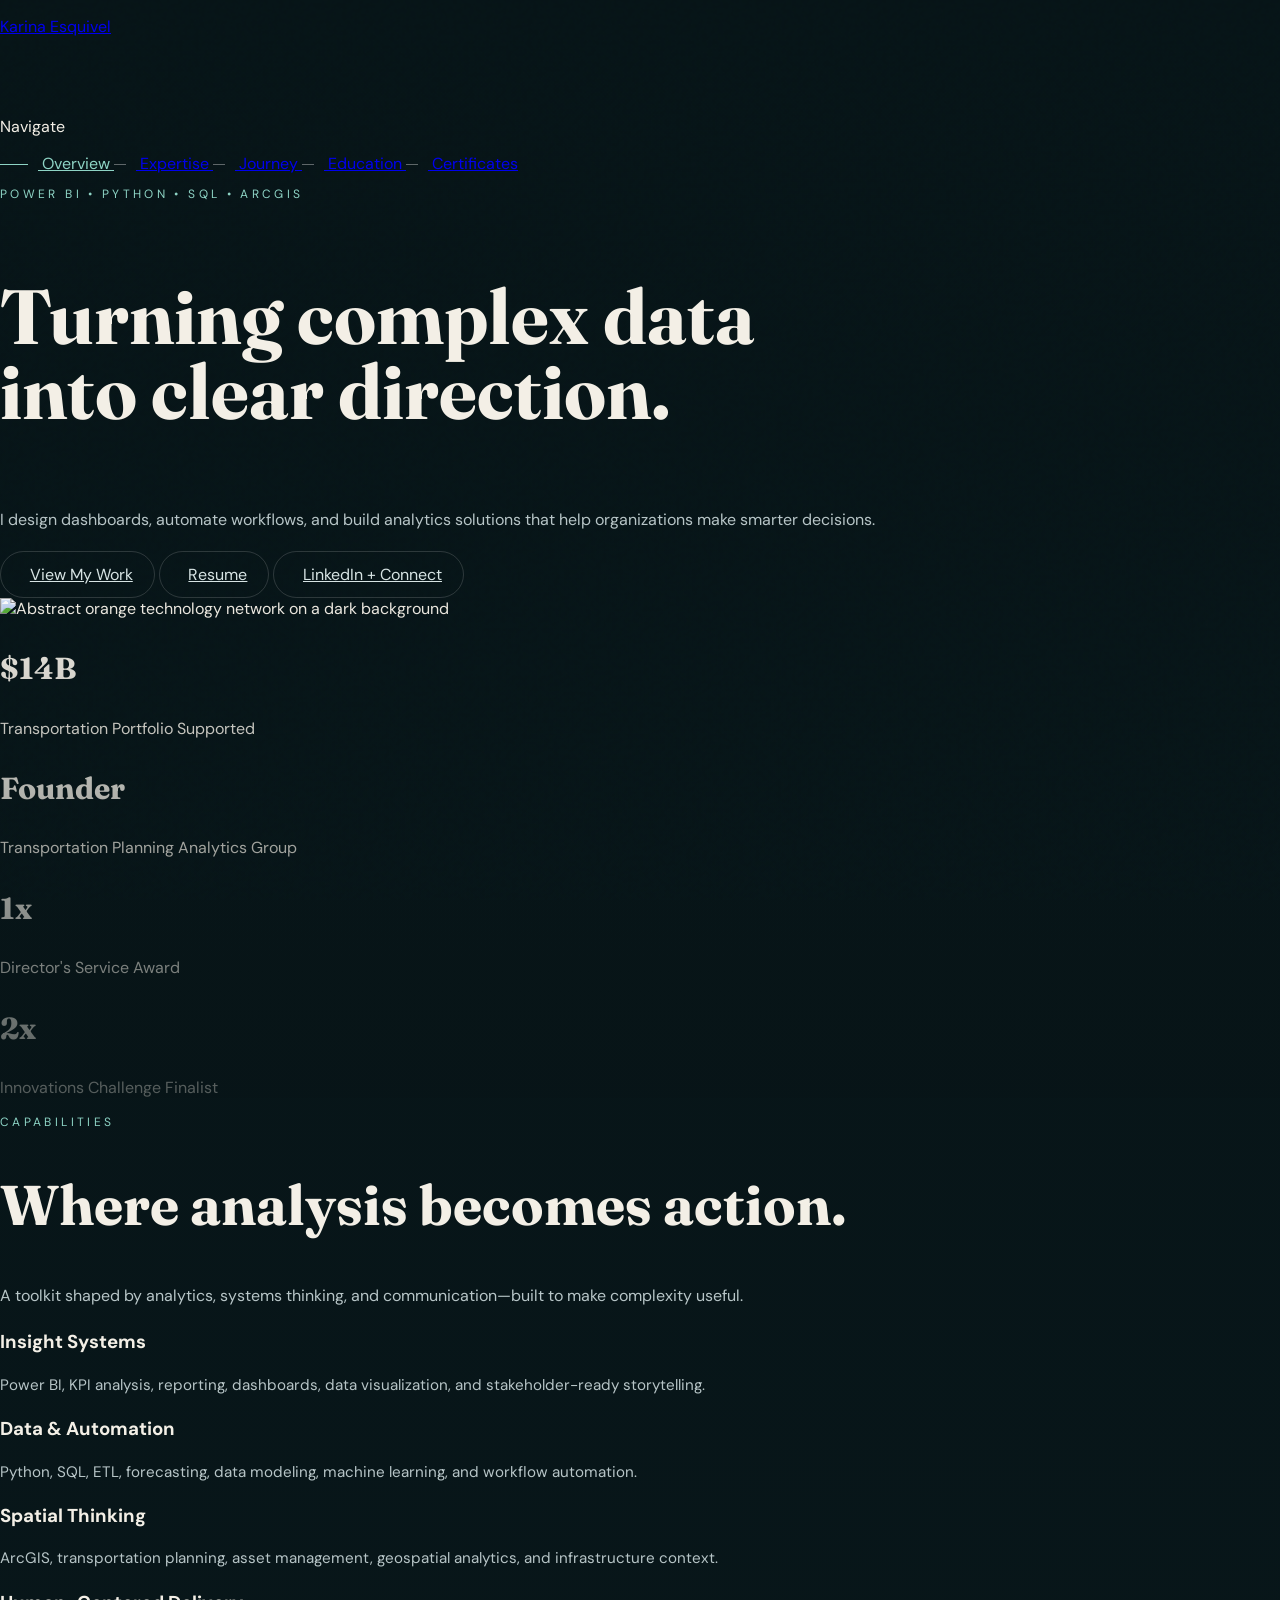
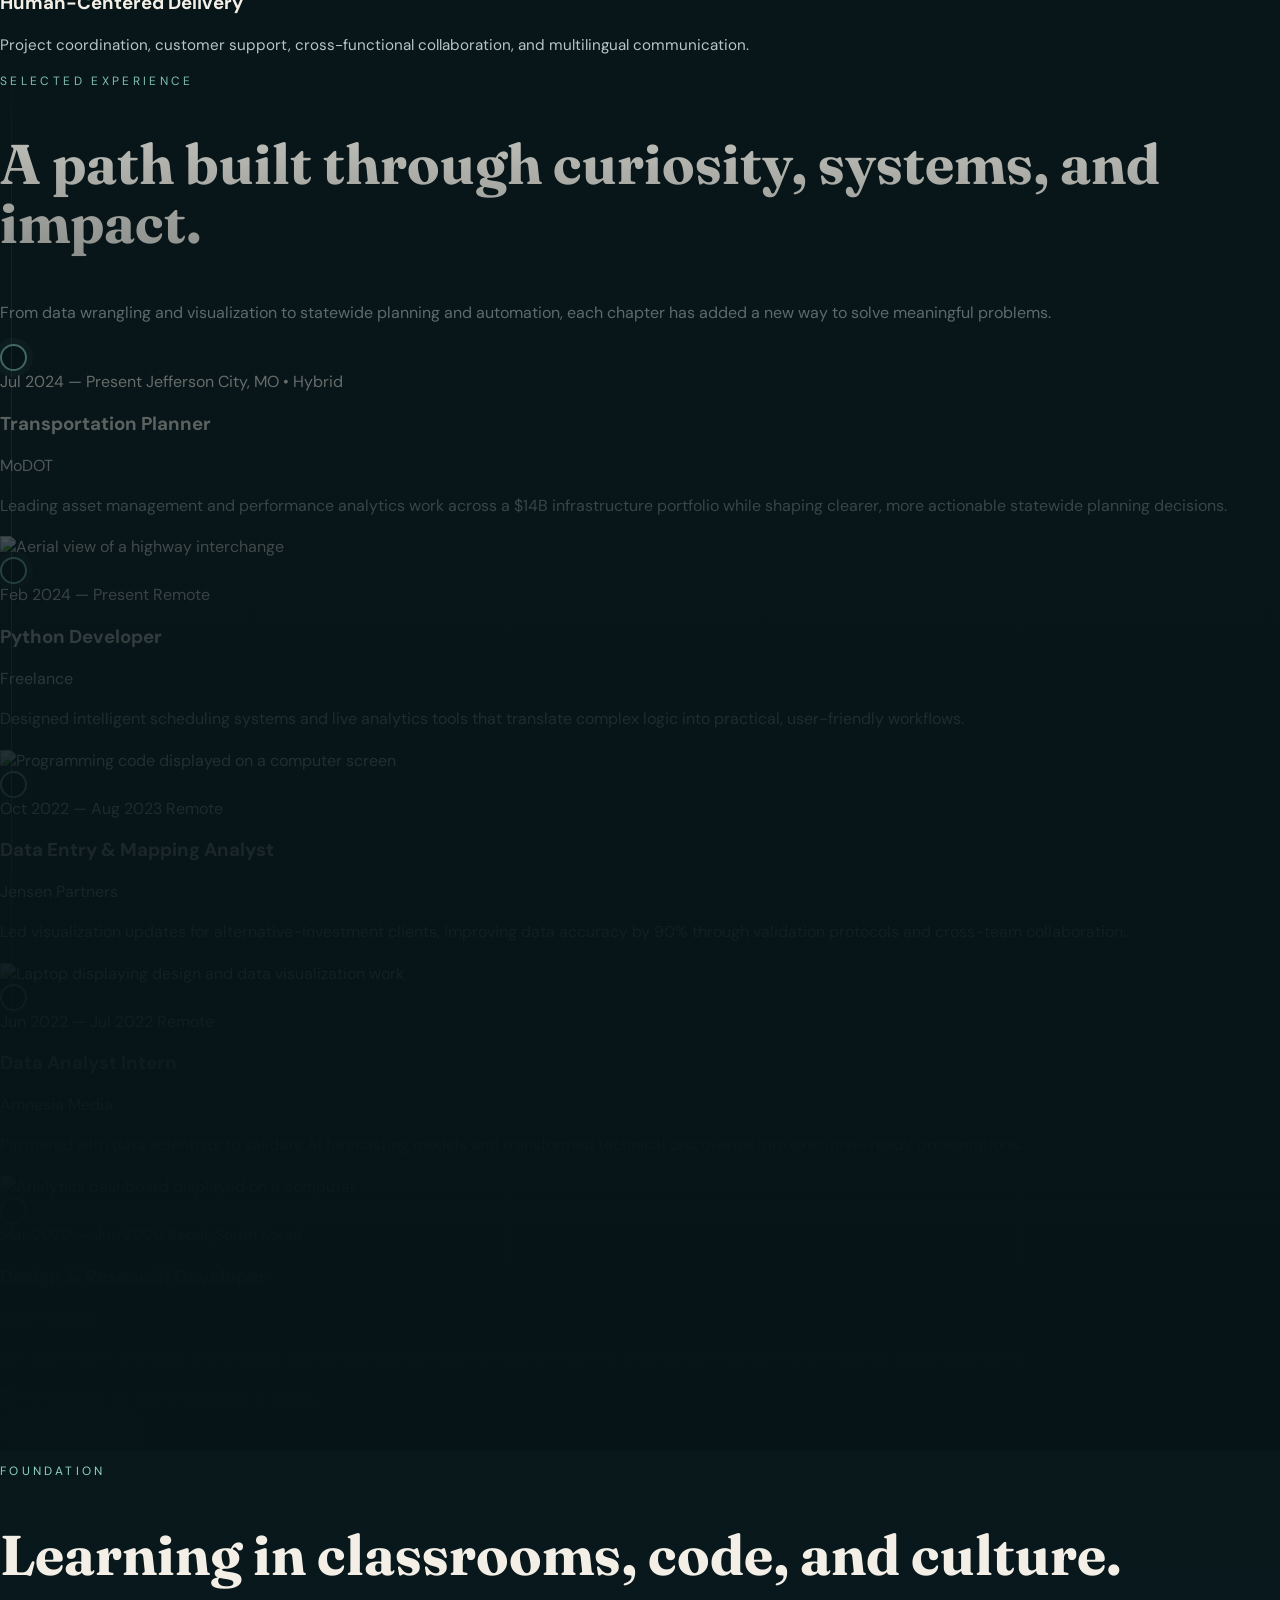
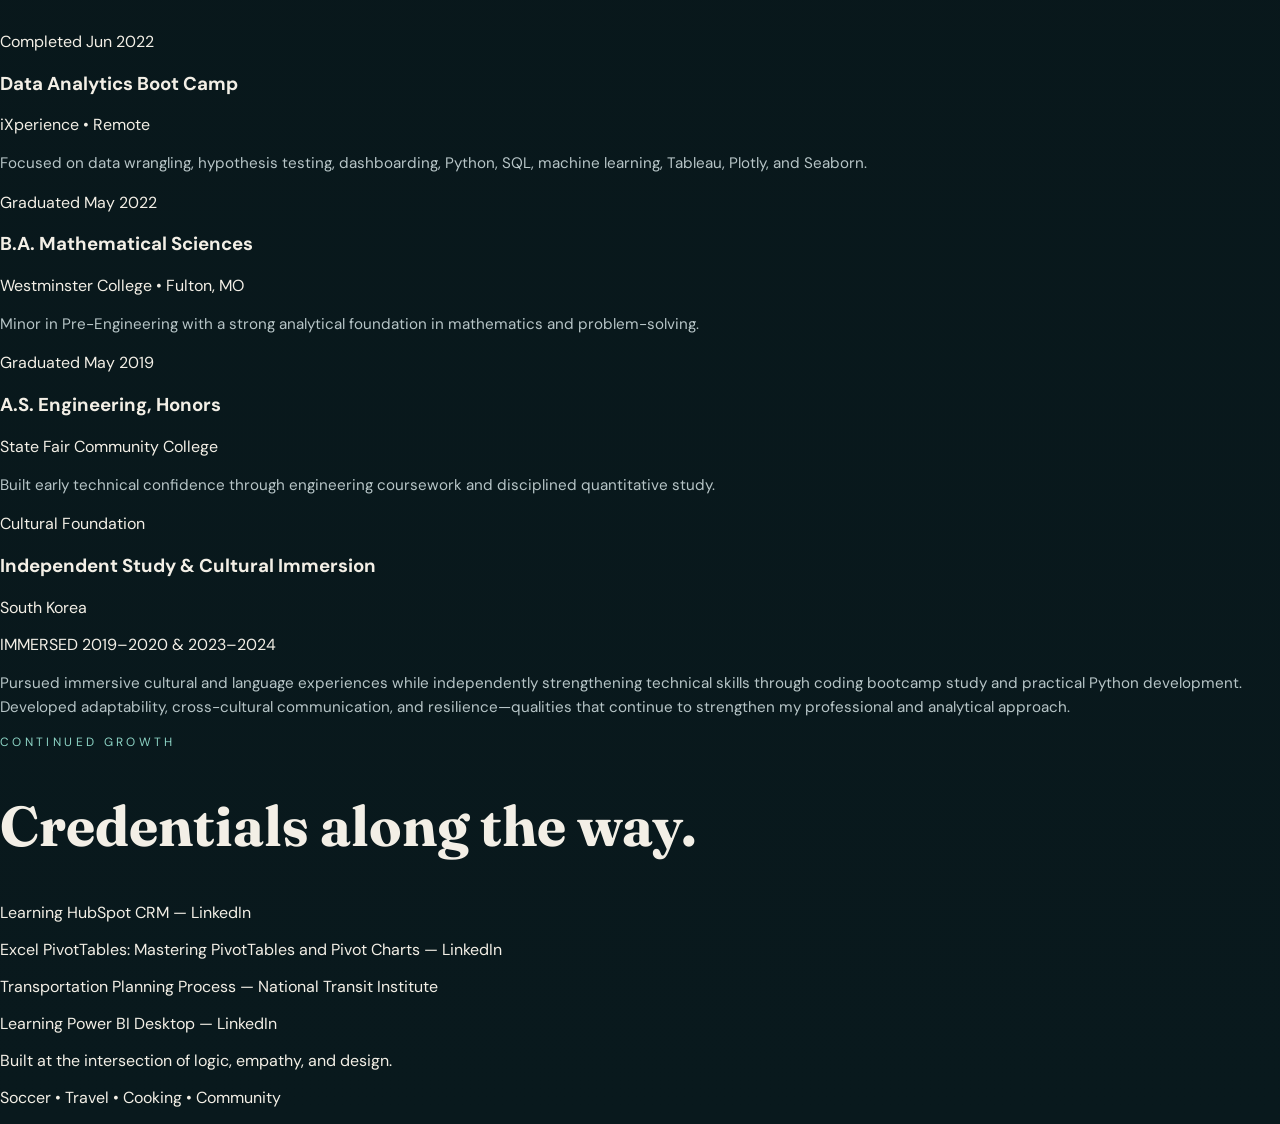
==== commit b50adb05: "Add files via upload" ====
--- a/index.html
+++ b/index.html
@@ -69,49 +69,51 @@
                     </p>
                 </a>
 
-                <!-- Desktop Navigation -->
+                <!-- Quick Links
+                     Hidden at the top of the page. They appear after the
+                     visitor scrolls past the hero action buttons. -->
                 <nav
-                    id="resume-nav"
-                    class="hidden md:flex items-center gap-7 text-xs uppercase tracking-[0.18em] text-[#b7c5c7]"
-                    aria-label="Main navigation"
+                    id="header-quick-links"
+                    class="hidden md:flex items-center gap-3 opacity-0 pointer-events-none translate-y-2 transition-all duration-300"
+                    aria-label="Quick links"
+                    aria-hidden="true"
                 >
                     <a
-                        href="#expertise"
-                        data-template-id="top-nav-expertise"
-                        class="canva-link nav-link-top hover:text-white transition"
+                        href="portfolio.html"
+                        class="canva-link btn-outline text-xs bg-white/[0.03]"
                     >
-                        Expertise
+                        <i
+                            data-lucide="briefcase"
+                            class="w-4 h-4"
+                        ></i>
+
+                        <span>View My Work</span>
                     </a>
 
                     <a
-                        href="#journey"
-                        data-template-id="top-nav-journey"
-                        class="canva-link nav-link-top hover:text-white transition"
+                        href="resume.html"
+                        class="canva-link btn-outline text-xs bg-white/[0.03]"
                     >
-                        Journey
+                        <i
+                            data-lucide="file-text"
+                            class="w-4 h-4"
+                        ></i>
+
+                        <span>Resume</span>
                     </a>
 
                     <a
-                        href="#education"
-                        data-template-id="top-nav-education"
-                        class="canva-link nav-link-top hover:text-white transition"
+                        href="https://www.linkedin.com/in/karina-gessel-esquivel/"
+                        target="_blank"
+                        rel="noopener noreferrer"
+                        class="canva-link btn-outline text-xs bg-white/[0.03]"
                     >
-                        Education
-                    </a>
-
-                    <a
-                        href="#certificates"
-                        data-template-id="top-nav-certificates"
-                        class="canva-link nav-link-top hover:text-white transition"
-                    >
-                        Certificates
-                    </a>
-
-                    <a
-                        href="portfolio.html"
-                        class="canva-link nav-link-top hover:text-white transition"
-                    >
-                        Portfolio
+                        <i
+                            data-lucide="linkedin"
+                            class="w-4 h-4"
+                        ></i>
+
+                        <span>LinkedIn + Connect</span>
                     </a>
                 </nav>
 
@@ -223,7 +225,7 @@
                                     organizations make smarter decisions.
                                 </p>
 
-                                <div class="mt-8 flex flex-wrap gap-3">
+                                <div id="hero-action-buttons" class="mt-8 flex flex-wrap gap-3">
 
     <!-- View My Work -->
     <a
@@ -770,7 +772,7 @@
                                                         data-template-id="job-3-image"
                                                         loading="lazy"
                                                         class="canva-image absolute inset-0 w-full h-full object-cover"
-                                                        src="https://images.pexels.com/photos/3862630/pexels-photo-3862630.jpeg"
+                                                        src="https://tse4.mm.bing.net/th/id/OIP.fos76FBn2pTD3hpsKJDqYwHaHa?r=0&rs=1&pid=ImgDetMain&o=7&rm=3"
                                                         alt="Laptop displaying design and data visualization work"
                                                     >
 
@@ -845,7 +847,7 @@
                                                         data-template-id="job-4-image"
                                                         loading="lazy"
                                                         class="canva-image absolute inset-0 w-full h-full object-cover"
-                                                        src="https://images.pexels.com/photos/5632399/pexels-photo-5632399.jpeg"
+                                                        src="https://mgmagazine.com/wp-content/uploads/2021/12/amnesia_logo_mg_Magazine_mgretailler-1392x928.jpg.webp"
                                                         alt="Analytics dashboard displayed on a computer"
                                                     >
 
@@ -920,7 +922,7 @@
                                                         data-template-id="job-5-image"
                                                         loading="lazy"
                                                         class="canva-image absolute inset-0 w-full h-full object-cover"
-                                                        src="https://images.pexels.com/photos/6248959/pexels-photo-6248959.jpeg"
+                                                        src="https://encrypted-tbn0.gstatic.com/images?q=tbn:ANd9GcT_Y58awnBoPXaAp17e-w1LqstopAVs47z-t6v4mzBGsw&s=10"
                                                         alt="Professional reviewing charts on a laptop"
                                                     >
 
@@ -1122,24 +1124,12 @@
                                             data-template-id="education-cultural-date-1"
                                             class="canva-text"
                                         >
-                                            August 2019 — June 2020
-                                        </p>
-
-                                        <p
-                                            data-template-id="education-cultural-date-2"
-                                            class="canva-text mt-1"
-                                        >
-                                            July 2023 — February 2024
+                                            IMMERSED 2019–2020 &amp; 2023–2024
                                         </p>
                                     </div>
                                 </div>
 
                                 <div class="mt-5 flex items-start gap-3">
-                                    <span
-                                        class="mt-2 h-1.5 w-1.5 shrink-0 rounded-full bg-[#8dd4c5]"
-                                        aria-hidden="true"
-                                    ></span>
-
                                     <p
                                         data-template-id="education-cultural-copy"
                                         class="canva-text small-copy"
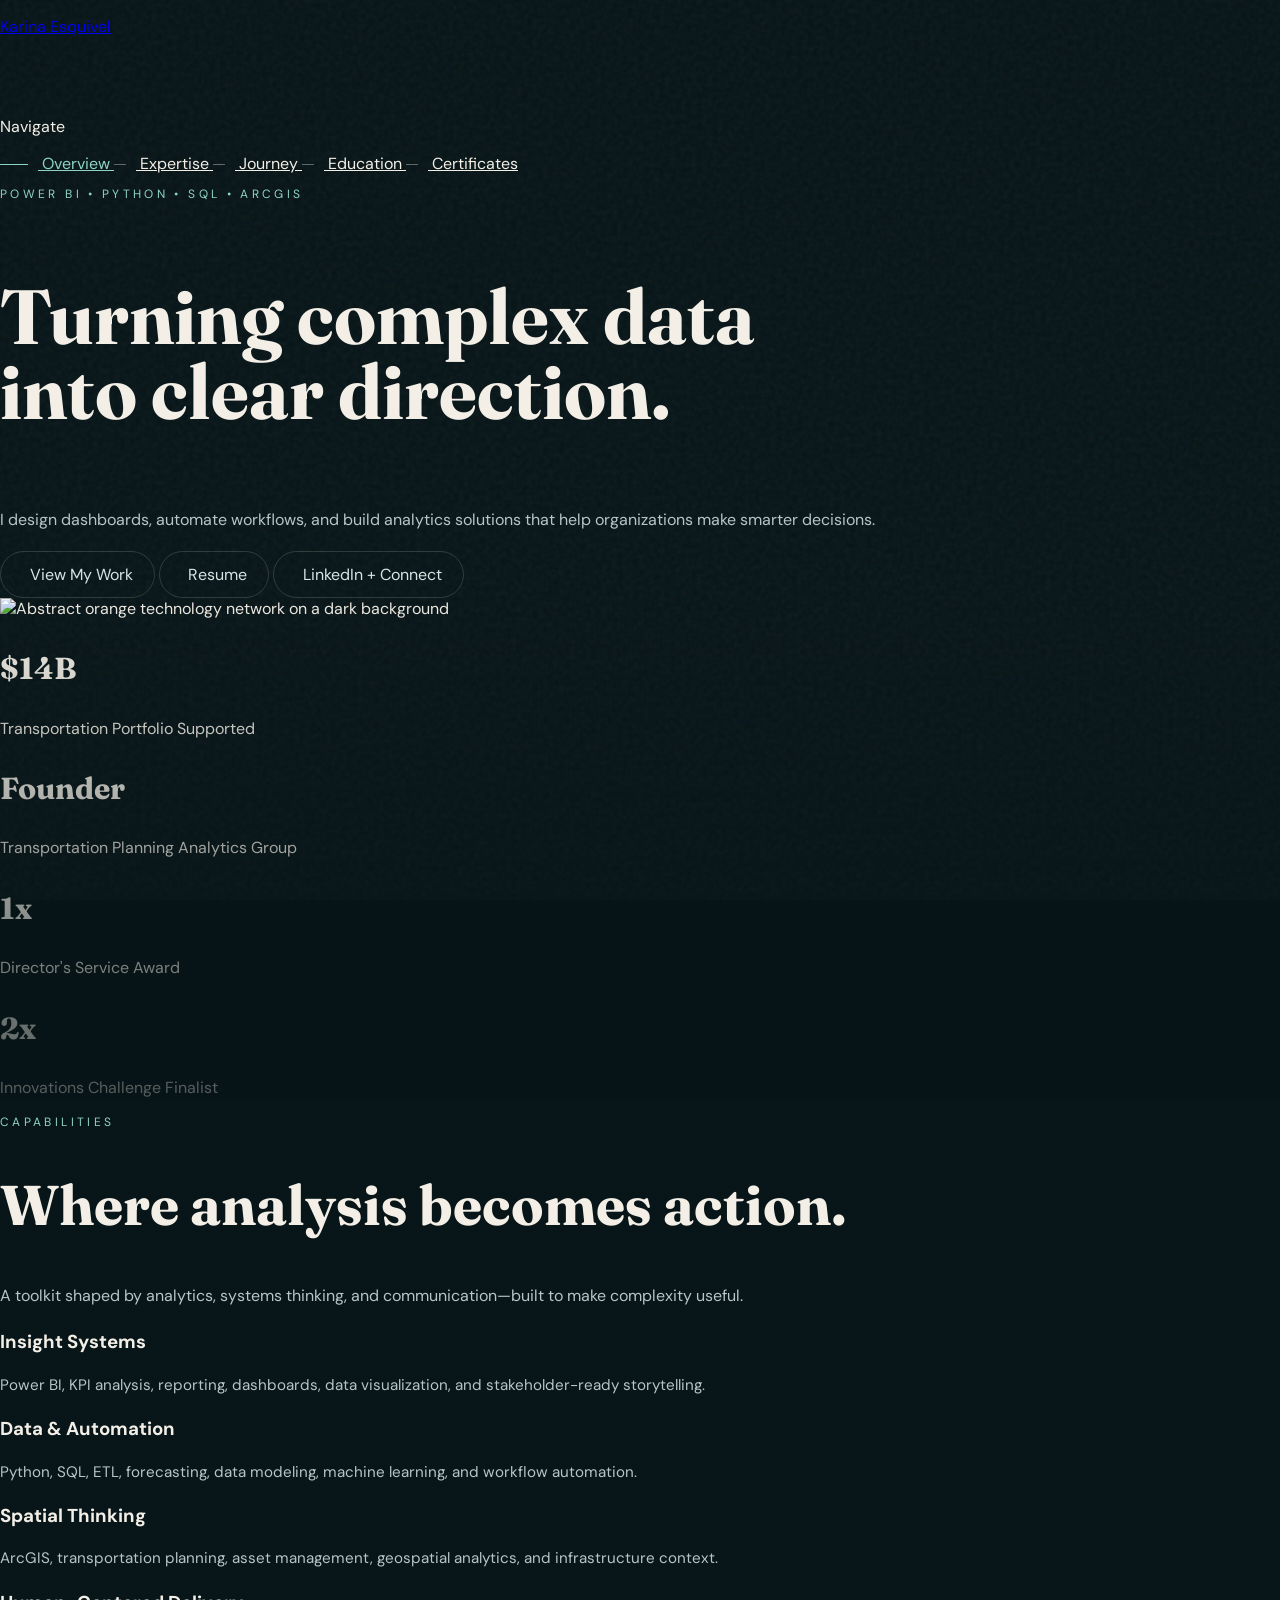
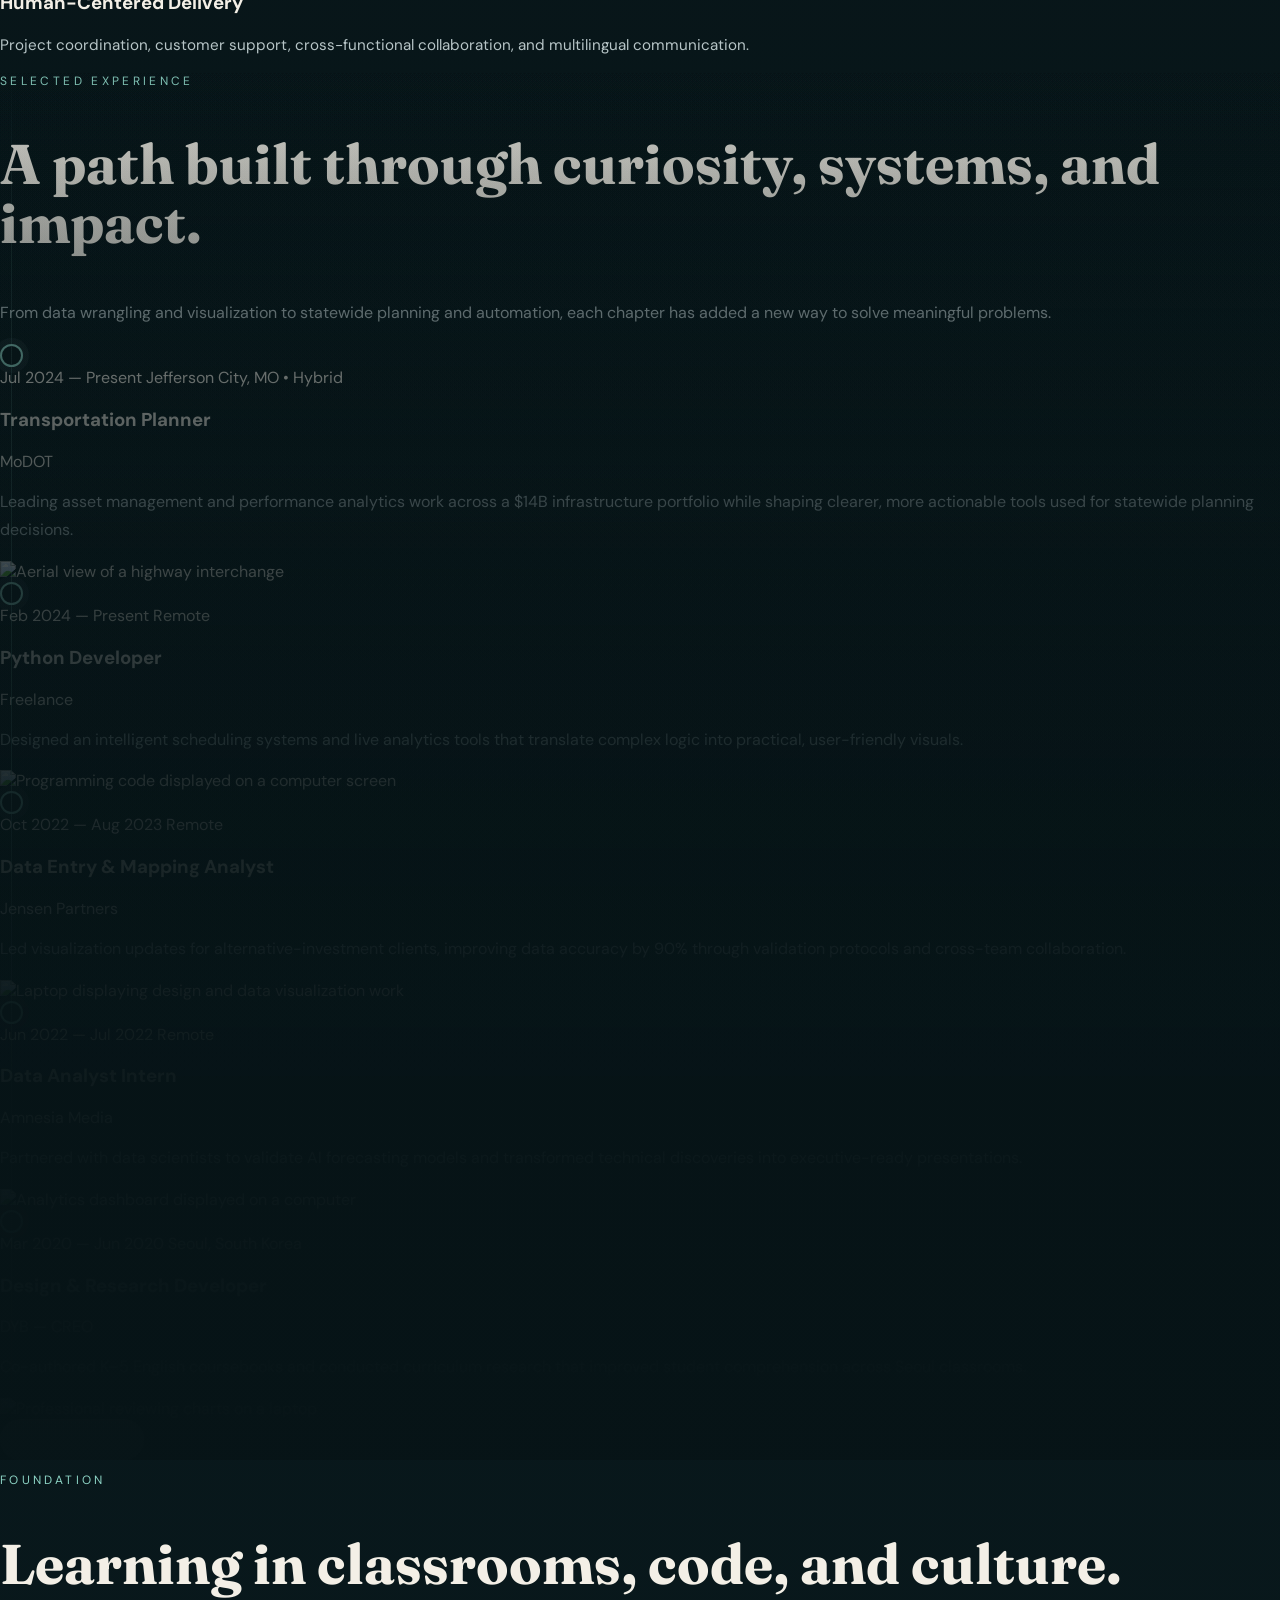
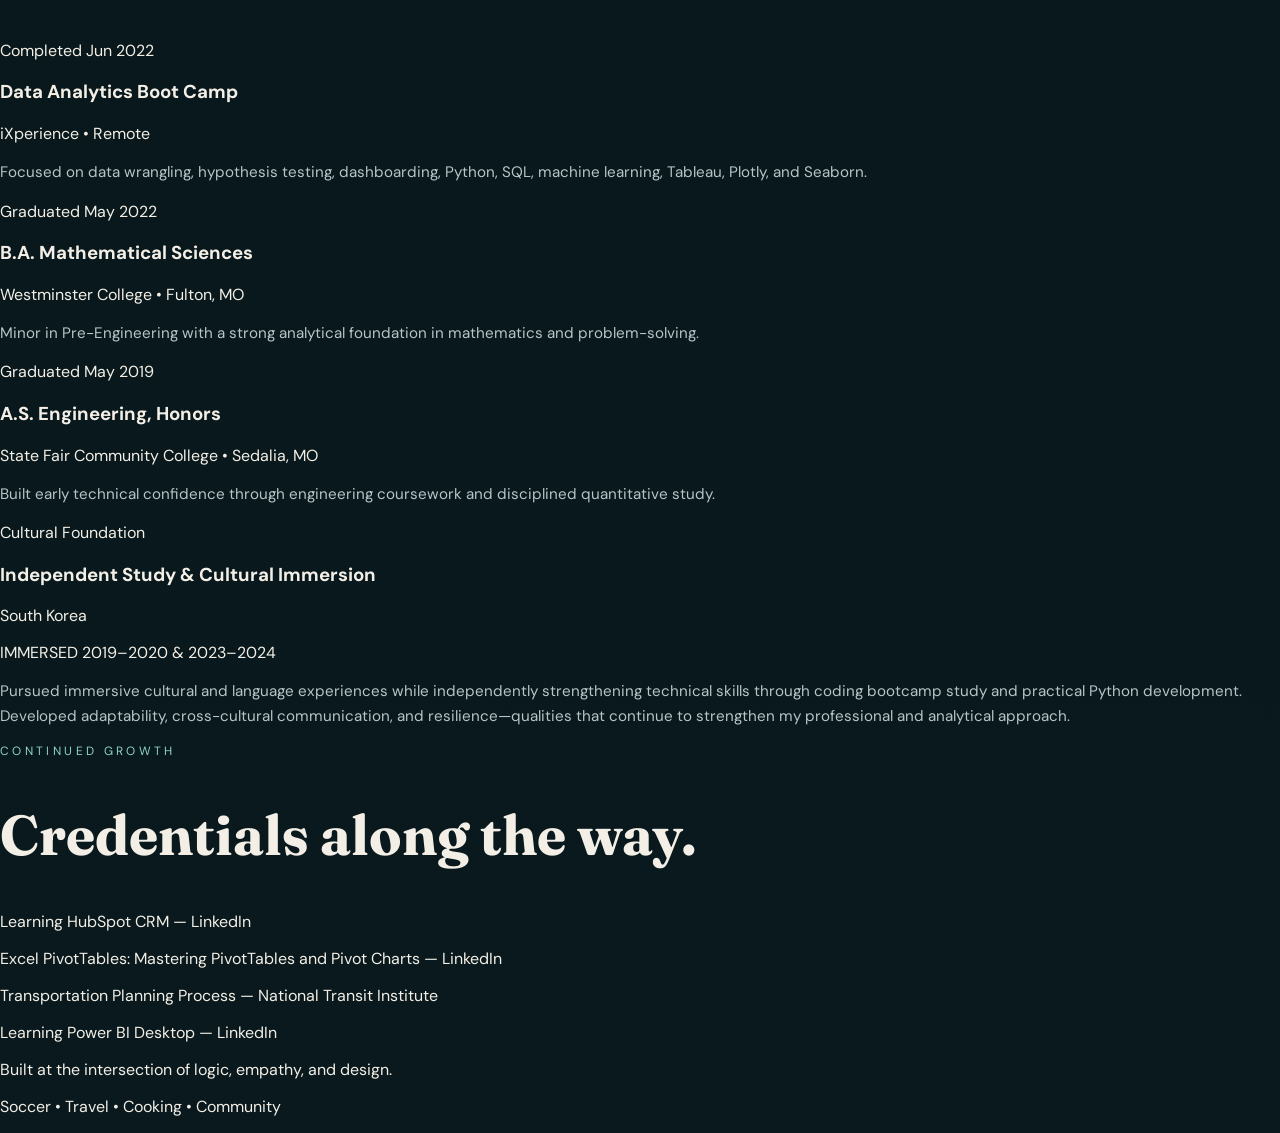
==== commit eebdfaeb: "Add files via upload Portfolio Version 1.0" ====
--- a/index.html
+++ b/index.html
@@ -31,6 +31,10 @@
         href="https://fonts.googleapis.com/css2?family=DM+Sans:wght@400;500;700&family=Fraunces:opsz,wght@9..144,600;9..144,700&display=swap"
         rel="stylesheet"
     >
+
+    <script>
+        document.documentElement.classList.add('js-enabled');
+    </script>
 
     <!-- Custom CSS -->
     <link rel="stylesheet" href="css/style.css">
@@ -279,7 +283,8 @@
 
                                 <img
                                     data-template-id="hero-image"
-                                    loading="lazy"
+                                    fetchpriority="high"
+                                    decoding="async"
                                     class="canva-image absolute inset-0 w-full h-full object-cover"
                                     src="https://images.pexels.com/photos/10325707/pexels-photo-10325707.png"
                                     alt="Abstract orange technology network on a dark background"
@@ -605,7 +610,7 @@
                                                     performance analytics work
                                                     across a $14B infrastructure
                                                     portfolio while shaping clearer,
-                                                    more actionable statewide
+                                                    more actionable tools used for statewide
                                                     planning decisions.
                                                 </p>
 
@@ -616,6 +621,7 @@
                                                 <img
                                                     data-template-id="job-1-image"
                                                     loading="lazy"
+                                                    decoding="async"
                                                     class="canva-image absolute inset-0 w-full h-full object-cover"
                                                     src="https://images.pexels.com/photos/29617301/pexels-photo-29617301.jpeg"
                                                     alt="Aerial view of a highway interchange"
@@ -677,10 +683,10 @@
                                                     data-template-id="job-2-summary"
                                                     class="canva-text body-copy mt-4"
                                                 >
-                                                    Designed intelligent scheduling
+                                                    Designed an intelligent scheduling
                                                     systems and live analytics tools
                                                     that translate complex logic into
-                                                    practical, user-friendly workflows.
+                                                    practical, user-friendly visuals.
                                                 </p>
 
                                             </div>
@@ -690,6 +696,7 @@
                                                 <img
                                                     data-template-id="job-2-image"
                                                     loading="lazy"
+                                                    decoding="async"
                                                     class="canva-image absolute inset-0 w-full h-full object-cover"
                                                     src="https://images.pexels.com/photos/10816120/pexels-photo-10816120.jpeg"
                                                     alt="Programming code displayed on a computer screen"
@@ -771,6 +778,7 @@
                                                     <img
                                                         data-template-id="job-3-image"
                                                         loading="lazy"
+                                                        decoding="async"
                                                         class="canva-image absolute inset-0 w-full h-full object-cover"
                                                         src="https://tse4.mm.bing.net/th/id/OIP.fos76FBn2pTD3hpsKJDqYwHaHa?r=0&rs=1&pid=ImgDetMain&o=7&rm=3"
                                                         alt="Laptop displaying design and data visualization work"
@@ -846,6 +854,7 @@
                                                     <img
                                                         data-template-id="job-4-image"
                                                         loading="lazy"
+                                                        decoding="async"
                                                         class="canva-image absolute inset-0 w-full h-full object-cover"
                                                         src="https://mgmagazine.com/wp-content/uploads/2021/12/amnesia_logo_mg_Magazine_mgretailler-1392x928.jpg.webp"
                                                         alt="Analytics dashboard displayed on a computer"
@@ -921,6 +930,7 @@
                                                     <img
                                                         data-template-id="job-5-image"
                                                         loading="lazy"
+                                                        decoding="async"
                                                         class="canva-image absolute inset-0 w-full h-full object-cover"
                                                         src="https://encrypted-tbn0.gstatic.com/images?q=tbn:ANd9GcT_Y58awnBoPXaAp17e-w1LqstopAVs47z-t6v4mzBGsw&s=10"
                                                         alt="Professional reviewing charts on a laptop"
@@ -1075,7 +1085,7 @@
                                         data-template-id="education-3-school"
                                         class="canva-text text-[#d8a761] mt-2 text-sm"
                                     >
-                                        State Fair Community College
+                                        State Fair Community College • Sedalia, MO
                                     </p>
 
                                     <p
@@ -1252,7 +1262,7 @@
     </div>
 
     <!-- Custom JavaScript -->
-    <script src="js/main.js"></script>
+    <script src="js/main.js" defer></script>
 
 </body>
 </html>
--- a/css/style.css
+++ b/css/style.css
@@ -2,323 +2,393 @@
    KARINA ESQUIVEL PORTFOLIO DESIGN SYSTEM
    ========================================================== */
 
-/* ---------- Color System ---------- */
+/* ==========================================================
+   COLOR SYSTEM
+   ========================================================== */
 
 :root {
-  --ink:#071417;
-  --ink-2:#0c2024;
-
-  --panel:#10282d;
-  --panel-2:#17363c;
-
-  --cream:#f3efe6;
-  --muted:#b7c5c7;
-
-  --mint:#8dd4c5;
-  --gold:#d8a761;
-
-  --line:rgba(255,255,255,.14);
-}
-
-/* ---------- Base ---------- */
-
-html{
-  scroll-behavior:smooth;
-}
-
-body{
-  margin:0;
-  font-family:'DM Sans',sans-serif;
-  color:var(--cream);
+  --ink: #071417;
+  --ink-2: #0c2024;
+
+  --panel: #10282d;
+  --panel-2: #17363c;
+
+  --cream: #f3efe6;
+  --muted: #b7c5c7;
+
+  --mint: #8dd4c5;
+  --gold: #d8a761;
+
+  --line: rgba(255, 255, 255, 0.14);
+  --card-line: rgba(255, 255, 255, 0.1);
+  --button-line: rgba(255, 255, 255, 0.15);
+
+  --transition-fast: 0.25s ease;
+  --transition-medium: 0.35s ease;
+}
+
+/* ==========================================================
+   BASE
+   ========================================================== */
+
+*,
+*::before,
+*::after {
+  box-sizing: border-box;
+}
+
+html {
+  scroll-behavior: smooth;
+}
+
+body {
+  margin: 0;
+  min-height: 100vh;
+  overflow-x: hidden;
+
+  font-family: "DM Sans", sans-serif;
+  color: var(--cream);
 
   background:
-      radial-gradient(circle at 15% 10%, rgba(141,212,197,.12), transparent 28%),
-      radial-gradient(circle at 85% 20%, rgba(216,167,97,.10), transparent 24%),
-      linear-gradient(180deg,#071417 0%,#09191d 100%);
+    radial-gradient(
+      circle at 15% 10%,
+      rgba(141, 212, 197, 0.12),
+      transparent 28%
+    ),
+    radial-gradient(
+      circle at 85% 20%,
+      rgba(216, 167, 97, 0.1),
+      transparent 24%
+    ),
+    linear-gradient(
+      180deg,
+      var(--ink) 0%,
+      #09191d 100%
+    );
+}
+
+img,
+iframe {
+  display: block;
+  max-width: 100%;
+}
+
+button,
+a {
+  -webkit-tap-highlight-color: transparent;
 }
 
 /* ==========================================================
    TYPOGRAPHY
    ========================================================== */
 
-.display{
-  font-family:'Fraunces',serif;
-}
-
-/* Main page title */
-
-.hero-title{
-  font-family:'Fraunces',serif;
-  font-weight:700;
-  font-size:clamp(3.1rem,6vw,5.3rem);
-  line-height:.98;
-  color:var(--cream);
-  max-width:16ch;
-}
-
-/* Section headings */
-
-.section-title{
-  font-family:'Fraunces',serif;
-  font-weight:700;
-  font-size:clamp(2.5rem,5vw,3.5rem);
-  line-height:1.05;
-  color:var(--cream);
-}
-
-/* Card titles */
-
-.card-title{
-  font-family:'Fraunces',serif;
-  font-weight:700;
-  font-size:1.9rem;
-  line-height:1.2;
-  color:var(--cream);
-}
-
-/* KPI numbers */
-
-.metric-value{
-  font-family:'Fraunces',serif;
-  font-weight:700;
-  font-size:1.9rem;
-}
-
-/* Small section label */
-
-.eyebrow{
-  font-size:.75rem;
-  text-transform:uppercase;
-  letter-spacing:.28em;
-  color:var(--mint);
-}
-
-/* Body paragraphs */
-
-.body-copy{
-  color:var(--muted);
-  line-height:1.8;
-}
-
-/* Smaller supporting text */
-
-.small-copy{
-  color:var(--muted);
-  font-size:.95rem;
-  line-height:1.6;
+.display,
+.hero-title,
+.section-title,
+.card-title,
+.metric-value {
+  font-family: "Fraunces", serif;
+  font-weight: 700;
+}
+
+.hero-title {
+  max-width: 16ch;
+  font-size: clamp(3.1rem, 6vw, 5.3rem);
+  line-height: 0.98;
+  color: var(--cream);
+}
+
+.section-title {
+  font-size: clamp(2.5rem, 5vw, 3.5rem);
+  line-height: 1.05;
+  color: var(--cream);
+}
+
+.card-title {
+  font-size: 1.9rem;
+  line-height: 1.2;
+  color: var(--cream);
+}
+
+.metric-value {
+  font-size: 1.9rem;
+}
+
+.eyebrow {
+  font-size: 0.75rem;
+  text-transform: uppercase;
+  letter-spacing: 0.28em;
+  color: var(--mint);
+}
+
+.body-copy {
+  line-height: 1.8;
+  color: var(--muted);
+}
+
+.small-copy {
+  font-size: 0.95rem;
+  line-height: 1.6;
+  color: var(--muted);
 }
 
 /* ==========================================================
    BUTTONS
    ========================================================== */
 
-.btn-outline{
-  display:inline-flex;
-  align-items:center;
-  gap:.5rem;
-
-  padding:.75rem 1.3rem;
-
-  border-radius:9999px;
-  border:1px solid rgba(255,255,255,.15);
-
-  color:#d7e4e4;
-
-  transition:.25s ease;
-}
-
-.btn-outline:hover{
-  border-color:rgba(141,212,197,.6);
-  color:white;
-}
-
-/* ==========================================================
-   PANELS & CARDS
-   ========================================================== */
-
-.card{
-  border:1px solid rgba(255,255,255,.10);
-  border-radius:26px;
-  background:var(--panel);
-}
-
-.panel{
-  border:1px solid rgba(255,255,255,.10);
-  border-radius:26px;
-  background:var(--panel);
+.btn-outline {
+  display: inline-flex;
+  align-items: center;
+  gap: 0.5rem;
+
+  padding: 0.75rem 1.3rem;
+
+  border: 1px solid var(--button-line);
+  border-radius: 9999px;
+
+  color: #d7e4e4;
+  text-decoration: none;
+
+  transition:
+    border-color var(--transition-fast),
+    color var(--transition-fast),
+    background-color var(--transition-fast);
+}
+
+.btn-outline:hover {
+  border-color: rgba(141, 212, 197, 0.6);
+  color: #ffffff;
+}
+
+/* ==========================================================
+   PANELS AND CARDS
+   ========================================================== */
+
+.card,
+.panel {
+  border: 1px solid var(--card-line);
+  border-radius: 26px;
+  background: var(--panel);
 }
 
 /* ==========================================================
    NAVIGATION
    ========================================================== */
 
-.nav-link.active{
-  color:var(--mint);
-}
-
-.nav-link.active:before{
-  width:28px;
-  background:var(--mint);
-}
-
-.nav-link:before{
-  content:"";
-  display:inline-block;
-  width:12px;
-  height:1px;
-  margin-right:10px;
-  vertical-align:middle;
-
-  background:rgba(255,255,255,.35);
-
-  transition:.25s ease;
-}
-
-.nav-link-top{
-  transition:color .25s ease;
-}
-
-.nav-link-top.active{
-  color:var(--mint);
-}
-
-/* ==========================================================
-   ANIMATIONS
-   ========================================================== */
-
-.reveal{
-  opacity:0;
-  transform:translateY(26px);
-  transition:
-      opacity .8s ease,
-      transform .8s ease;
-}
-
-.reveal.visible{
-  opacity:1;
-  transform:translateY(0);
+.nav-link {
+  color: inherit;
+}
+
+.nav-link::before {
+  content: "";
+  display: inline-block;
+
+  width: 12px;
+  height: 1px;
+  margin-right: 10px;
+
+  vertical-align: middle;
+  background: rgba(255, 255, 255, 0.35);
+
+  transition:
+    width var(--transition-fast),
+    background-color var(--transition-fast);
+}
+
+.nav-link.active {
+  color: var(--mint);
+}
+
+.nav-link.active::before {
+  width: 28px;
+  background: var(--mint);
+}
+
+.nav-link-top {
+  transition: color var(--transition-fast);
+}
+
+.nav-link-top.active {
+  color: var(--mint);
+}
+
+/* ==========================================================
+   REVEAL ANIMATIONS
+   ========================================================== */
+
+.reveal {
+  opacity: 1;
+  transform: translateY(0);
+}
+
+.js-enabled .reveal {
+  opacity: 0;
+  transform: translateY(26px);
+
+  transition:
+    opacity 0.8s ease,
+    transform 0.8s ease;
+
+  will-change: opacity, transform;
+}
+
+.js-enabled .reveal.visible {
+  opacity: 1;
+  transform: translateY(0);
+  will-change: auto;
 }
 
 /* ==========================================================
    TIMELINE
    ========================================================== */
 
-.timeline:before{
-  content:"";
-  position:absolute;
-
-  top:0;
-  bottom:0;
-  left:11px;
-
-  width:1px;
+.timeline::before {
+  content: "";
+
+  position: absolute;
+  top: 0;
+  bottom: 0;
+  left: 11px;
+
+  width: 1px;
 
   background:
-      linear-gradient(
-          to bottom,
-          transparent,
-          rgba(141,212,197,.45),
-          transparent
-      );
-}
-
-.timeline-dot{
-  width:23px;
-  height:23px;
-
-  border-radius:50%;
-
-  background:var(--ink);
-
-  border:2px solid var(--mint);
-
-  box-shadow:0 0 0 6px rgba(141,212,197,.08);
+    linear-gradient(
+      to bottom,
+      transparent,
+      rgba(141, 212, 197, 0.45),
+      transparent
+    );
+}
+
+.timeline-dot {
+  width: 23px;
+  height: 23px;
+
+  border: 2px solid var(--mint);
+  border-radius: 50%;
+
+  background: var(--ink);
+  box-shadow: 0 0 0 6px rgba(141, 212, 197, 0.08);
 }
 
 /* ==========================================================
    IMAGES
    ========================================================== */
 
-.image-mask:after{
-  content:"";
-
-  position:absolute;
-  inset:0;
+.image-mask::after {
+  content: "";
+
+  position: absolute;
+  inset: 0;
+
+  pointer-events: none;
 
   background:
-      linear-gradient(
-          180deg,
-          rgba(7,20,23,.02),
-          rgba(7,20,23,.68)
-      );
+    linear-gradient(
+      180deg,
+      rgba(7, 20, 23, 0.02),
+      rgba(7, 20, 23, 0.68)
+    );
 }
 
 /* ==========================================================
    HOVER EFFECTS
    ========================================================== */
 
-.card-hover{
-  transition:
-      transform .25s ease,
-      border-color .25s ease,
-      background .25s ease;
-}
-
-.card-hover:hover{
-  transform:translateY(-5px);
-  border-color:rgba(141,212,197,.45);
-}
-
-.work-card{
-  transition:
-      transform .35s ease,
-      border-color .35s ease,
-      background .35s ease;
-}
-
-.work-card:hover{
-  transform:translateY(-7px);
-  border-color:rgba(141,212,197,.50);
-  background:#143139;
+.card-hover {
+  transition:
+    transform var(--transition-fast),
+    border-color var(--transition-fast),
+    background-color var(--transition-fast);
+}
+
+.work-card {
+  transition:
+    transform var(--transition-medium),
+    border-color var(--transition-medium),
+    background-color var(--transition-medium);
+}
+
+@media (hover: hover) and (pointer: fine) {
+  .card-hover:hover {
+    transform: translateY(-5px);
+    border-color: rgba(141, 212, 197, 0.45);
+  }
+
+  .work-card:hover {
+    transform: translateY(-7px);
+    border-color: rgba(141, 212, 197, 0.5);
+    background: #143139;
+  }
 }
 
 /* ==========================================================
    UTILITIES
    ========================================================== */
 
-.view-hidden{
-  display:none;
-}
-
-.grain:before{
-  content:"";
-
-  position:fixed;
-  inset:0;
-
-  pointer-events:none;
-
-  opacity:.16;
-
-  background-image:url("data:image/svg+xml,%3Csvg viewBox='0 0 200 200' xmlns='http://www.w3.org/2000/svg'%3E%3Cfilter id='n'%3E%3CfeTurbulence type='fractalNoise' baseFrequency='.85' numOctaves='2' stitchTiles='stitch'/%3E%3C/filter%3E%3Crect width='100%25' height='100%25' filter='url(%23n)' opacity='.35'/%3E%3C/svg%3E");
-
-  mix-blend-mode:soft-light;
-
-  z-index:20;
+.view-hidden {
+  display: none;
+}
+
+.grain {
+  position: relative;
+  isolation: isolate;
+}
+
+.grain::before {
+  content: "";
+
+  position: fixed;
+  inset: 0;
+  z-index: 20;
+
+  pointer-events: none;
+
+  opacity: 0.16;
+  mix-blend-mode: soft-light;
+
+  background-image:
+    url("data:image/svg+xml,%3Csvg viewBox='0 0 200 200' xmlns='http://www.w3.org/2000/svg'%3E%3Cfilter id='n'%3E%3CfeTurbulence type='fractalNoise' baseFrequency='.85' numOctaves='2' stitchTiles='stitch'/%3E%3C/filter%3E%3Crect width='100%25' height='100%25' filter='url(%23n)' opacity='.35'/%3E%3C/svg%3E");
+
+  transform: translateZ(0);
+}
+
+/* ==========================================================
+   ACCESSIBILITY
+   ========================================================== */
+
+@media (prefers-reduced-motion: reduce) {
+  html {
+    scroll-behavior: auto;
+  }
+
+  *,
+  *::before,
+  *::after {
+    scroll-behavior: auto !important;
+    transition-duration: 0.01ms !important;
+    animation-duration: 0.01ms !important;
+    animation-iteration-count: 1 !important;
+  }
+
+  .js-enabled .reveal,
+  .js-enabled .reveal.visible {
+    opacity: 1;
+    transform: none;
+  }
 }
 
 /* ==========================================================
    RESPONSIVE
    ========================================================== */
 
-@media(max-width:1023px){
-
-  .desktop-rail{
-    display:none;
-  }
-
-  .timeline:before{
-    left:10px;
-  }
-
+@media (max-width: 1023px) {
+  .desktop-rail {
+    display: none;
+  }
+
+  .timeline::before {
+    left: 10px;
+  }
 }
